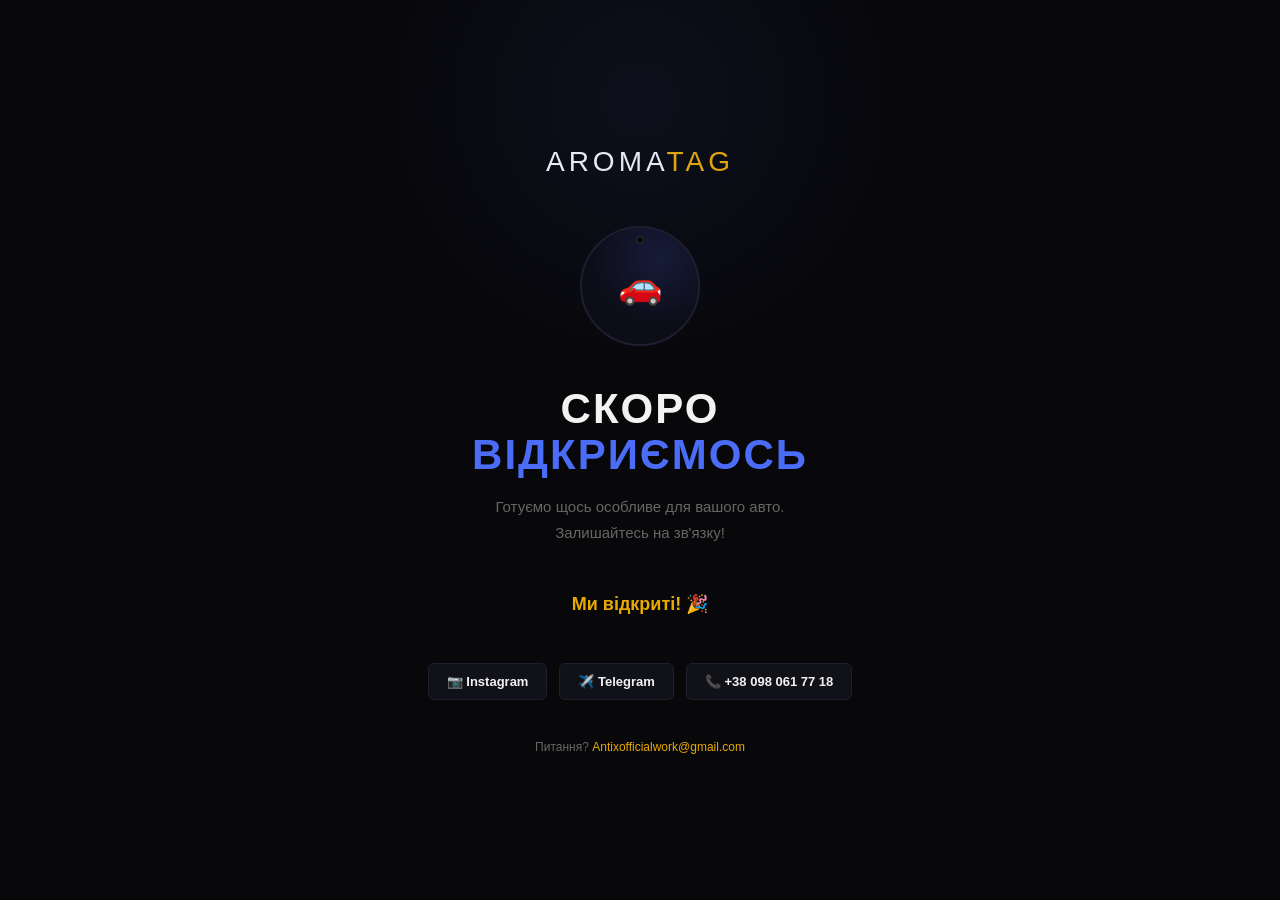
==== index.html @ d93bdff8 "Add files via upload" ====
<!DOCTYPE html>
<html lang="uk">
<head>
  <meta charset="UTF-8">
  <meta name="viewport" content="width=device-width, initial-scale=1.0">
  <title>AromaTag — Скоро відкриємось</title>
  <style>
    *{margin:0;padding:0;box-sizing:border-box}
    :root{--black:#08080A;--blue:#4A6CF7;--gold:#E8A900;--white:#F2F2F2;--muted:#666;--border:#1e1e2e}
    body{background:var(--black);color:var(--white);font-family:Arial,Helvetica,sans-serif;min-height:100vh;display:flex;flex-direction:column;align-items:center;justify-content:center;text-align:center;padding:24px;overflow:hidden}

    /* Background glow */
    body::before{content:'';position:fixed;top:-200px;left:50%;transform:translateX(-50%);width:600px;height:600px;border-radius:50%;background:radial-gradient(circle,rgba(74,108,247,0.08) 0%,transparent 70%);pointer-events:none}

    .logo{font-family:'Arial Black',Arial,sans-serif;font-size:28px;letter-spacing:4px;text-transform:uppercase;margin-bottom:48px}
    .logo span{color:var(--gold)}

    .disc{width:120px;height:120px;border-radius:50%;background:#0d0d18;border:2px solid #1e1e30;display:flex;align-items:center;justify-content:center;margin:0 auto 40px;position:relative;overflow:hidden}
    .disc::after{content:'';position:absolute;inset:0;background:radial-gradient(circle at 65% 25%,rgba(74,108,247,0.15) 0%,transparent 60%)}
    .disc-hole{position:absolute;top:8px;left:50%;transform:translateX(-50%);width:8px;height:8px;border-radius:50%;background:var(--black);border:1px solid #333;z-index:2}
    .disc img{width:70px;height:70px;object-fit:contain;border-radius:50%;z-index:1}

    h1{font-family:'Arial Black',Arial,sans-serif;font-size:42px;text-transform:uppercase;letter-spacing:2px;line-height:1.1;margin-bottom:16px}
    h1 span{color:var(--blue)}
    .subtitle{font-size:15px;color:var(--muted);max-width:360px;line-height:1.7;margin-bottom:48px}

    /* Countdown */
    .countdown{display:flex;gap:16px;justify-content:center;margin-bottom:48px;flex-wrap:wrap}
    .cd-block{background:#111118;border:1px solid var(--border);border-radius:10px;padding:16px 20px;min-width:72px}
    .cd-num{font-family:'Arial Black',Arial,sans-serif;font-size:36px;color:var(--gold);line-height:1}
    .cd-label{font-size:10px;color:var(--muted);letter-spacing:2px;text-transform:uppercase;margin-top:6px}

    /* Social */
    .socials{display:flex;gap:12px;justify-content:center;flex-wrap:wrap;margin-bottom:40px}
    .social-btn{display:flex;align-items:center;gap:8px;background:#111118;border:1px solid var(--border);border-radius:6px;padding:10px 18px;color:var(--white);text-decoration:none;font-size:13px;font-weight:600;transition:border-color .2s}
    .social-btn:hover{border-color:var(--gold)}

    .notify{font-size:12px;color:var(--muted)}
    .notify a{color:var(--gold);text-decoration:none}

    @media(max-width:480px){
      h1{font-size:30px}
      .cd-num{font-size:28px}
      .cd-block{padding:12px 14px;min-width:60px}
    }
  </style>
</head>
<body>

  <div class="logo">AROMA<span>TAG</span></div>

  <div class="disc">
    <div class="disc-hole"></div>
    <div style="font-size:36px;z-index:1">🚗</div>
  </div>

  <h1>Скоро<br><span>відкриємось</span></h1>
  <p class="subtitle">Готуємо щось особливе для вашого авто. Залишайтесь на зв'язку!</p>

  <div class="countdown">
    <div class="cd-block"><div class="cd-num" id="days">00</div><div class="cd-label">Днів</div></div>
    <div class="cd-block"><div class="cd-num" id="hours">00</div><div class="cd-label">Годин</div></div>
    <div class="cd-block"><div class="cd-num" id="mins">00</div><div class="cd-label">Хвилин</div></div>
    <div class="cd-block"><div class="cd-num" id="secs">00</div><div class="cd-label">Секунд</div></div>
  </div>

  <div class="socials">
    <a href="https://www.instagram.com/aikovych_official/" target="_blank" class="social-btn">📷 Instagram</a>
    <a href="https://t.me/aikovyc_h" target="_blank" class="social-btn">✈️ Telegram</a>
    <a href="tel:+380980617718" class="social-btn">📞 +38 098 061 77 18</a>
  </div>

  <p class="notify">Питання? <a href="mailto:Antixofficialwork@gmail.com">Antixofficialwork@gmail.com</a></p>

<script>
  // Launch date — change to your real date
  const launch = new Date('2026-05-20T10:00:00');

  function tick(){
    const now = new Date();
    const diff = launch - now;
    if(diff <= 0){
      document.querySelector('.countdown').innerHTML = '<p style="color:var(--gold);font-size:18px;font-weight:700">Ми відкриті! 🎉</p>';
      return;
    }
    const d = Math.floor(diff/86400000);
    const h = Math.floor((diff%86400000)/3600000);
    const m = Math.floor((diff%3600000)/60000);
    const s = Math.floor((diff%60000)/1000);
    document.getElementById('days').textContent  = String(d).padStart(2,'0');
    document.getElementById('hours').textContent = String(h).padStart(2,'0');
    document.getElementById('mins').textContent  = String(m).padStart(2,'0');
    document.getElementById('secs').textContent  = String(s).padStart(2,'0');
  }
  tick();
  setInterval(tick, 1000);
</script>
</body>
</html>
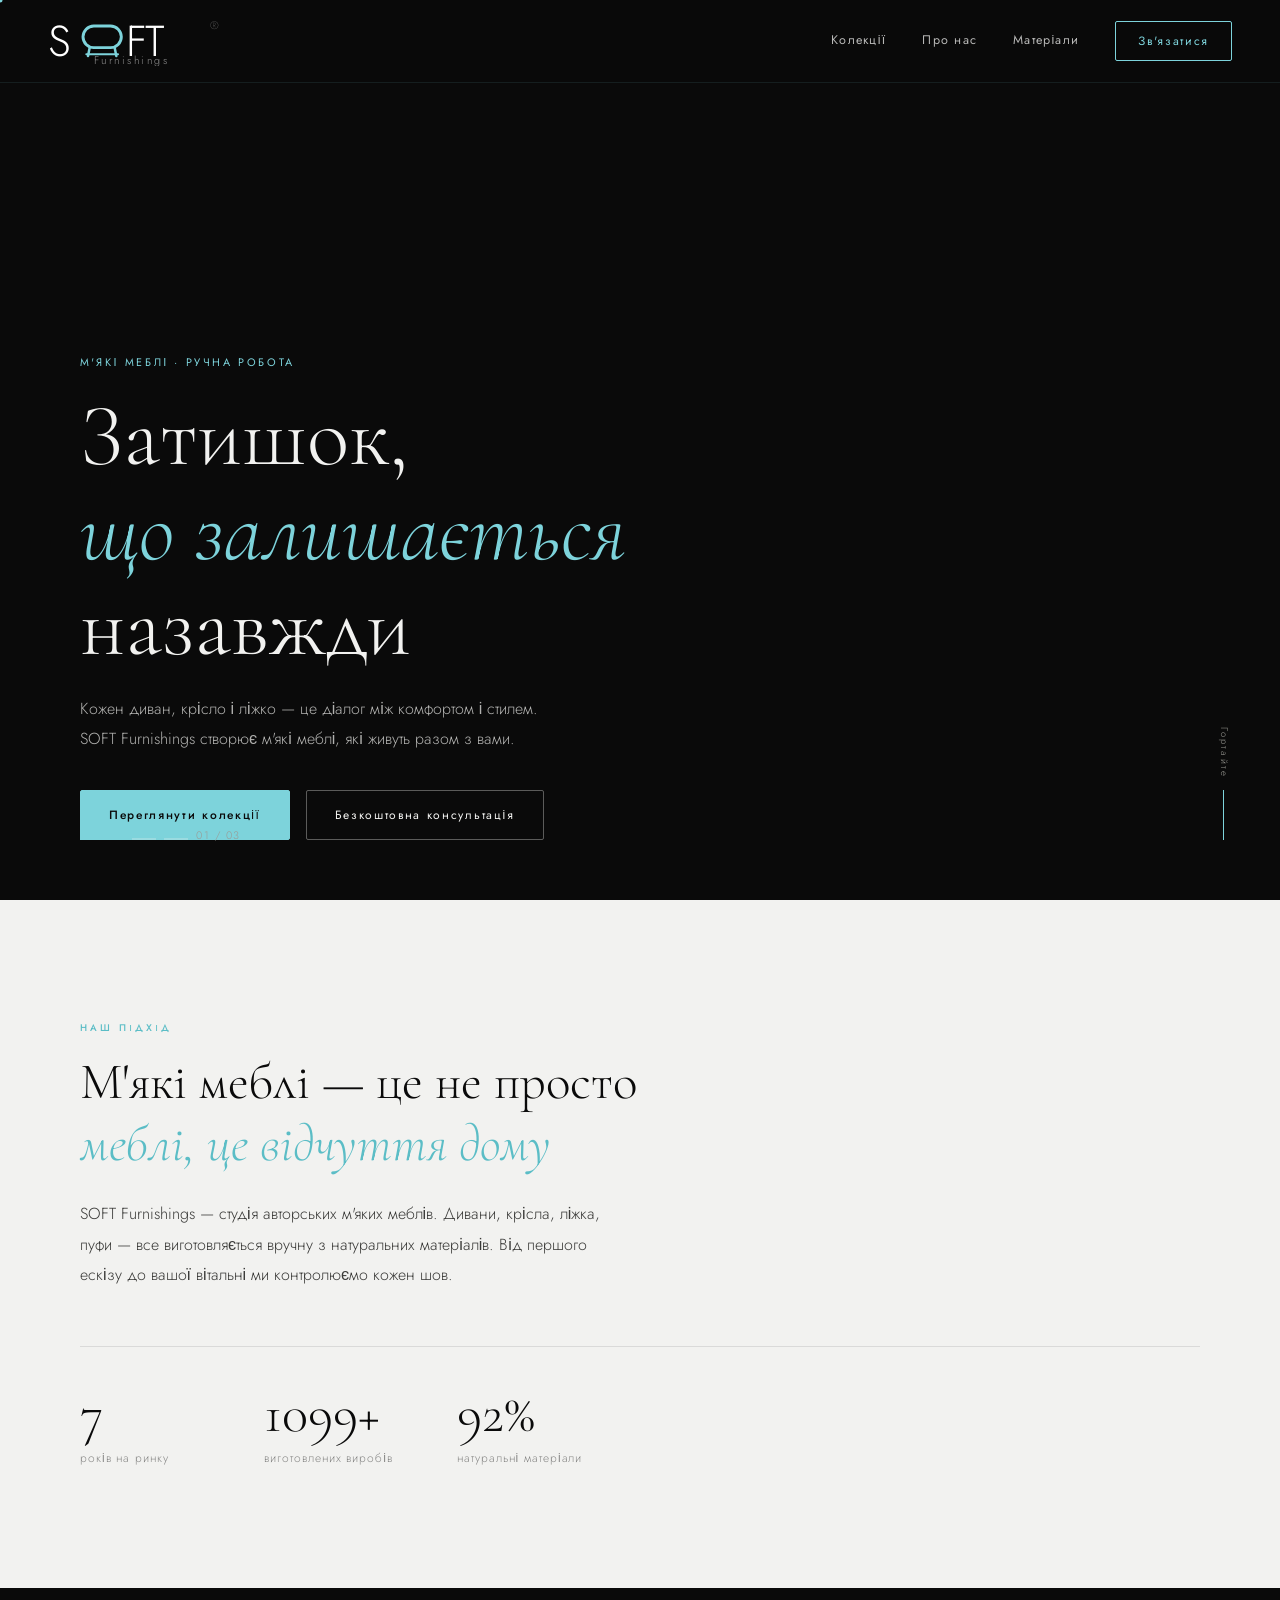
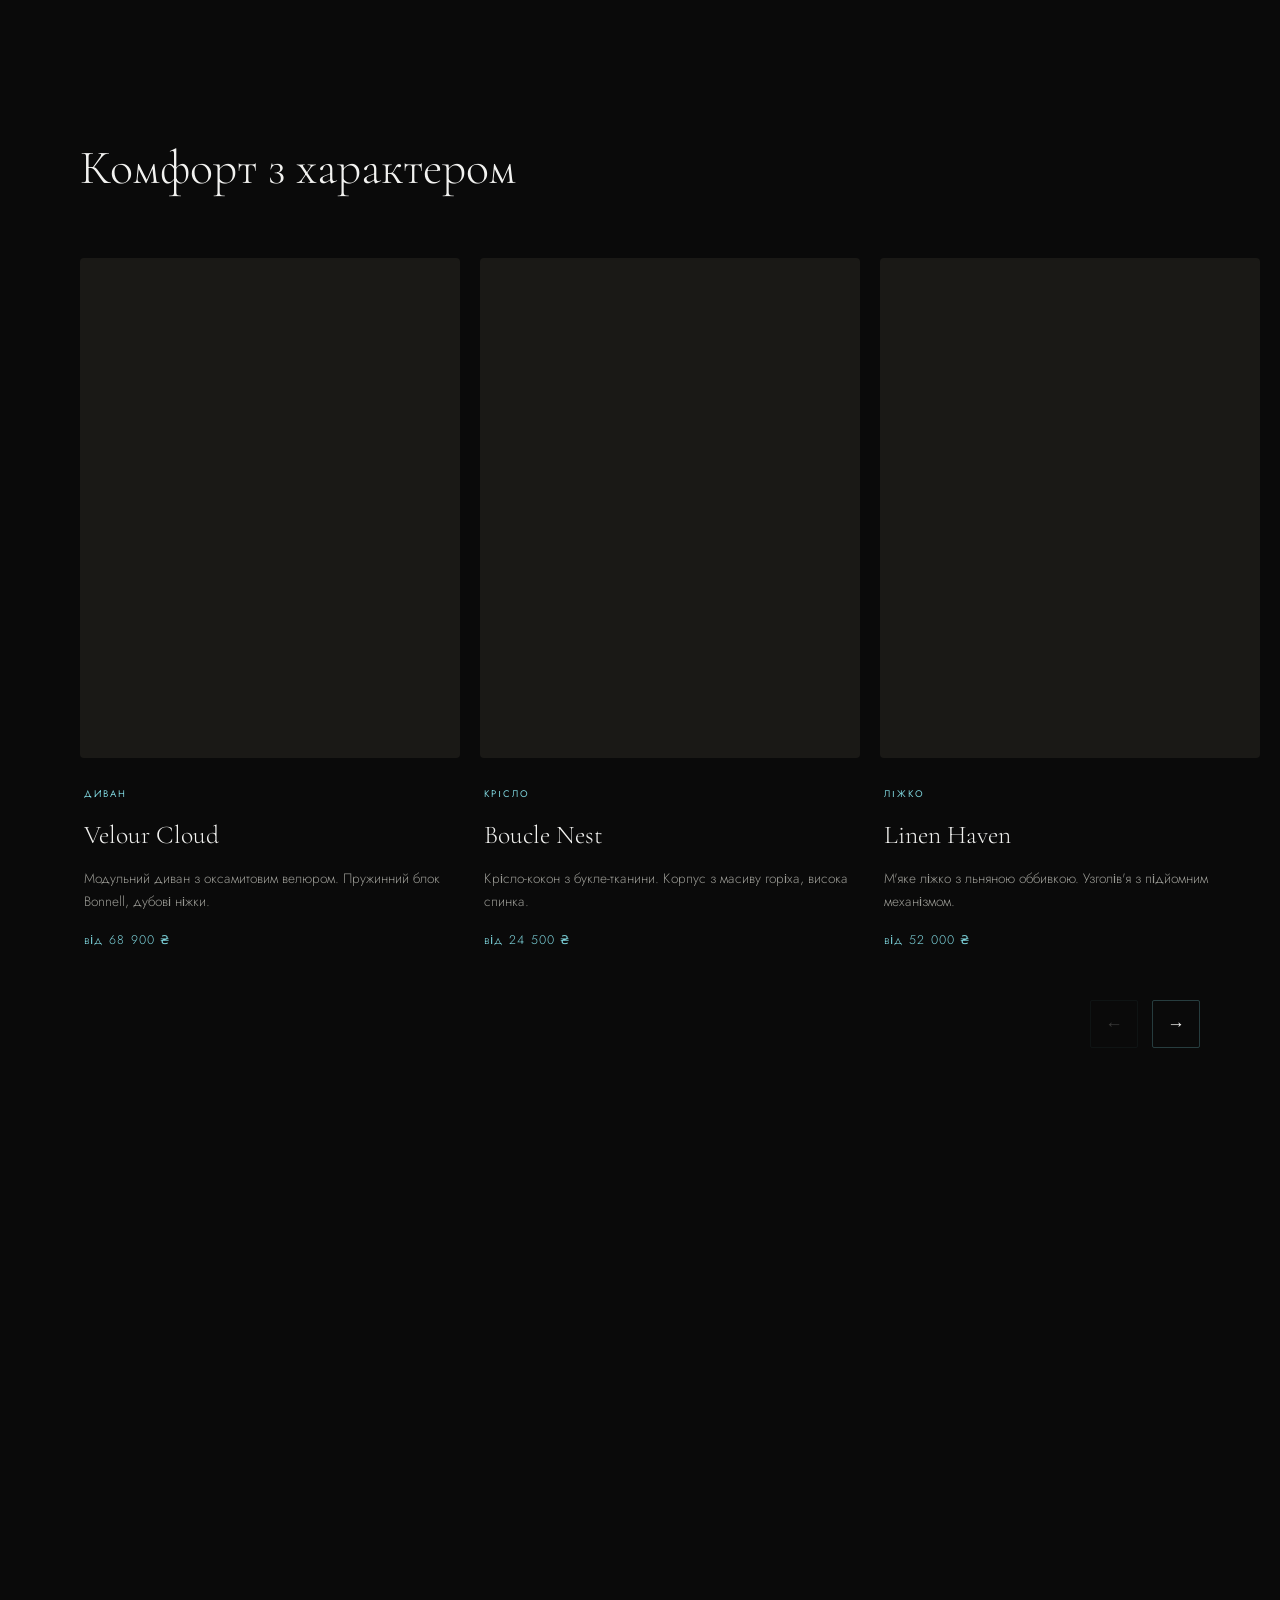
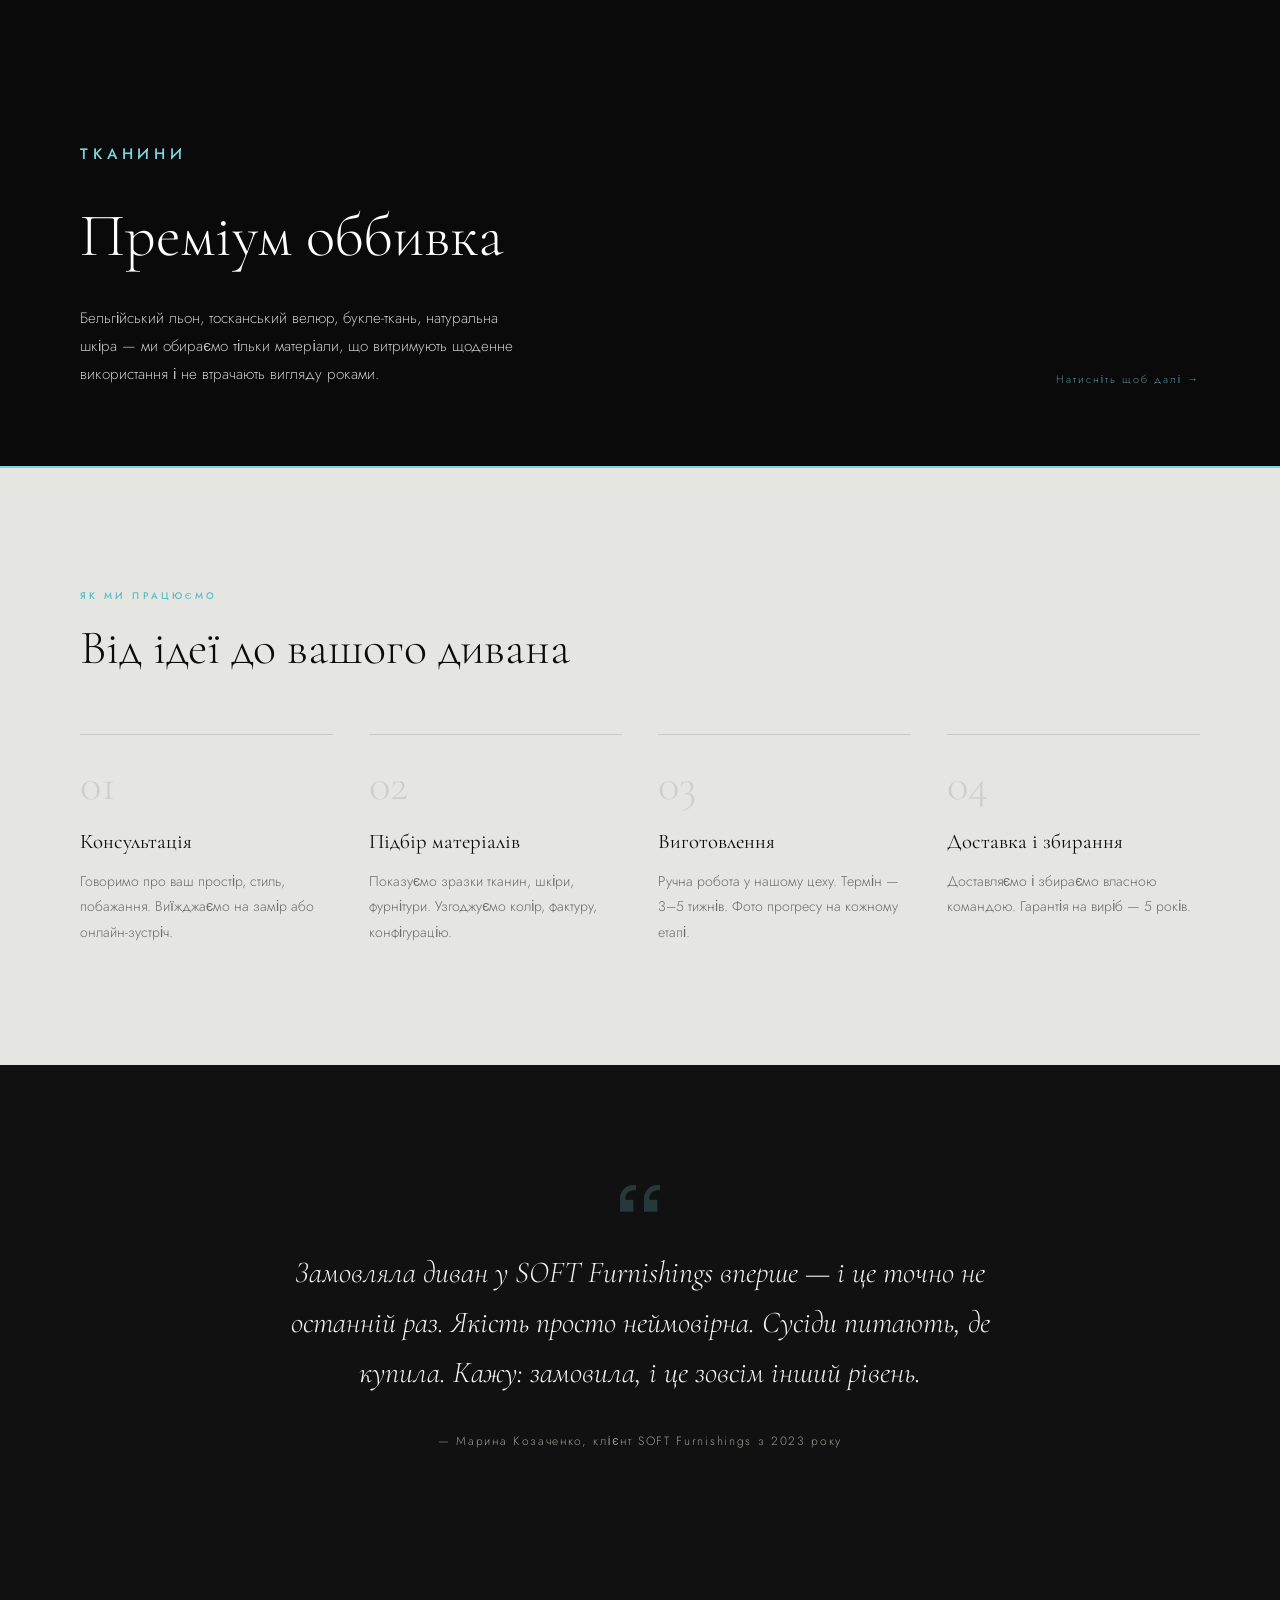
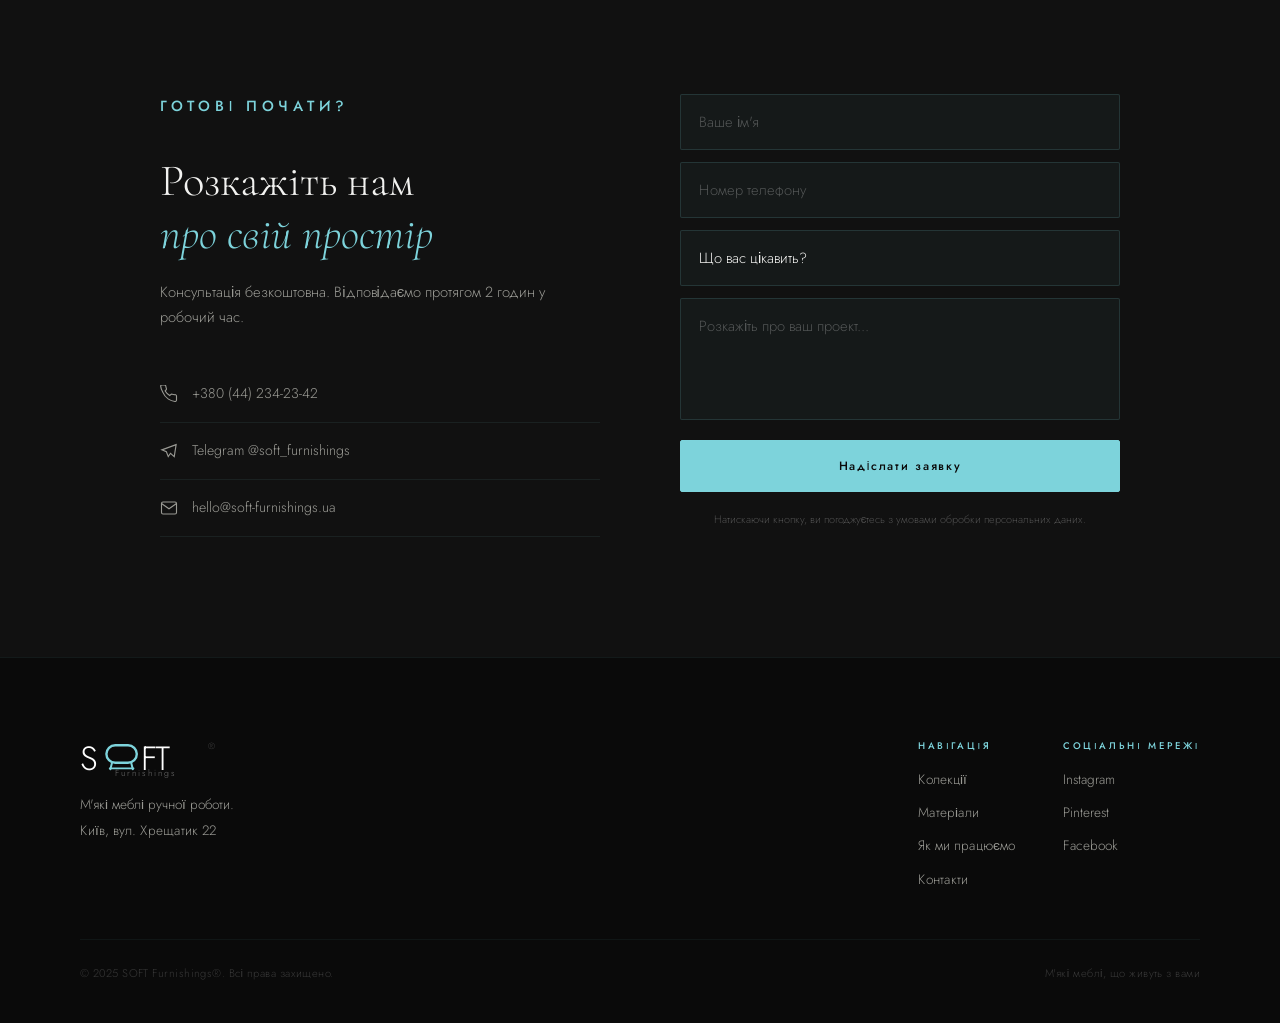
==== commit edc4788e: "Add files via upload" ====
--- a/index.html
+++ b/index.html
@@ -3,97 +3,374 @@
 <head>
   <meta charset="UTF-8">
   <meta name="viewport" content="width=device-width, initial-scale=1.0">
-  <title>AromaTag — Скоро відкриємось</title>
-  <style>
-    *{margin:0;padding:0;box-sizing:border-box}
-    :root{--black:#08080A;--blue:#4A6CF7;--gold:#E8A900;--white:#F2F2F2;--muted:#666;--border:#1e1e2e}
-    body{background:var(--black);color:var(--white);font-family:Arial,Helvetica,sans-serif;min-height:100vh;display:flex;flex-direction:column;align-items:center;justify-content:center;text-align:center;padding:24px;overflow:hidden}
-
-    /* Background glow */
-    body::before{content:'';position:fixed;top:-200px;left:50%;transform:translateX(-50%);width:600px;height:600px;border-radius:50%;background:radial-gradient(circle,rgba(74,108,247,0.08) 0%,transparent 70%);pointer-events:none}
-
-    .logo{font-family:'Arial Black',Arial,sans-serif;font-size:28px;letter-spacing:4px;text-transform:uppercase;margin-bottom:48px}
-    .logo span{color:var(--gold)}
-
-    .disc{width:120px;height:120px;border-radius:50%;background:#0d0d18;border:2px solid #1e1e30;display:flex;align-items:center;justify-content:center;margin:0 auto 40px;position:relative;overflow:hidden}
-    .disc::after{content:'';position:absolute;inset:0;background:radial-gradient(circle at 65% 25%,rgba(74,108,247,0.15) 0%,transparent 60%)}
-    .disc-hole{position:absolute;top:8px;left:50%;transform:translateX(-50%);width:8px;height:8px;border-radius:50%;background:var(--black);border:1px solid #333;z-index:2}
-    .disc img{width:70px;height:70px;object-fit:contain;border-radius:50%;z-index:1}
-
-    h1{font-family:'Arial Black',Arial,sans-serif;font-size:42px;text-transform:uppercase;letter-spacing:2px;line-height:1.1;margin-bottom:16px}
-    h1 span{color:var(--blue)}
-    .subtitle{font-size:15px;color:var(--muted);max-width:360px;line-height:1.7;margin-bottom:48px}
-
-    /* Countdown */
-    .countdown{display:flex;gap:16px;justify-content:center;margin-bottom:48px;flex-wrap:wrap}
-    .cd-block{background:#111118;border:1px solid var(--border);border-radius:10px;padding:16px 20px;min-width:72px}
-    .cd-num{font-family:'Arial Black',Arial,sans-serif;font-size:36px;color:var(--gold);line-height:1}
-    .cd-label{font-size:10px;color:var(--muted);letter-spacing:2px;text-transform:uppercase;margin-top:6px}
-
-    /* Social */
-    .socials{display:flex;gap:12px;justify-content:center;flex-wrap:wrap;margin-bottom:40px}
-    .social-btn{display:flex;align-items:center;gap:8px;background:#111118;border:1px solid var(--border);border-radius:6px;padding:10px 18px;color:var(--white);text-decoration:none;font-size:13px;font-weight:600;transition:border-color .2s}
-    .social-btn:hover{border-color:var(--gold)}
-
-    .notify{font-size:12px;color:var(--muted)}
-    .notify a{color:var(--gold);text-decoration:none}
-
-    @media(max-width:480px){
-      h1{font-size:30px}
-      .cd-num{font-size:28px}
-      .cd-block{padding:12px 14px;min-width:60px}
-    }
-  </style>
+  <title>SOFT Furnishings — М'які меблі преміум класу</title>
+  <link rel="preconnect" href="https://fonts.googleapis.com">
+  <link rel="preconnect" href="https://fonts.gstatic.com" crossorigin>
+  <link href="https://fonts.googleapis.com/css2?family=Cormorant+Garamond:ital,wght@0,300;0,400;0,600;1,300;1,400&family=Jost:wght@200;300;400;500&display=swap" rel="stylesheet">
+  <link rel="stylesheet" href="style.css">
 </head>
 <body>
 
-  <div class="logo">AROMA<span>TAG</span></div>
-
-  <div class="disc">
-    <div class="disc-hole"></div>
-    <div style="font-size:36px;z-index:1">🚗</div>
+  <!-- Custom Cursor -->
+  <div class="cursor" id="cursor"></div>
+  <div class="cursor-dot" id="cursorDot"></div>
+
+  <!-- Navigation -->
+  <nav class="nav" id="nav">
+    <!-- SOFT Furnishings Logo SVG (inline, replicates brand) -->
+    <a href="#" class="nav-logo" aria-label="SOFT Furnishings">
+      <svg class="logo-svg" viewBox="0 0 220 60" fill="none" xmlns="http://www.w3.org/2000/svg">
+        <!-- S -->
+        <text x="0" y="48" font-family="'Jost', sans-serif" font-weight="300" font-size="52" fill="white" letter-spacing="-1">S</text>
+        <!-- Sofa / O shape -->
+        <g transform="translate(38, 8)">
+          <!-- Sofa body (rounded rectangle) -->
+          <rect x="4" y="4" width="46" height="26" rx="13" stroke="#7dd3db" stroke-width="3.5" fill="none"/>
+          <!-- Left leg -->
+          <line x1="12" y1="30" x2="10" y2="40" stroke="#7dd3db" stroke-width="3" stroke-linecap="round"/>
+          <!-- Right leg -->
+          <line x1="42" y1="30" x2="44" y2="40" stroke="#7dd3db" stroke-width="3" stroke-linecap="round"/>
+          <!-- Base bar -->
+          <line x1="8" y1="38" x2="46" y2="38" stroke="#7dd3db" stroke-width="2.5" stroke-linecap="round"/>
+        </g>
+        <!-- FT -->
+        <text x="94" y="48" font-family="'Jost', sans-serif" font-weight="300" font-size="52" fill="white" letter-spacing="-1">FT</text>
+        <!-- ® -->
+        <text x="194" y="16" font-family="'Jost', sans-serif" font-weight="200" font-size="13" fill="rgba(255,255,255,0.5)">®</text>
+        <!-- Furnishings -->
+        <text x="55" y="58" font-family="'Jost', sans-serif" font-weight="300" font-size="13" fill="rgba(255,255,255,0.55)" letter-spacing="3">Furnishings</text>
+      </svg>
+    </a>
+
+    <div class="nav-links">
+      <a href="#collections">Колекції</a>
+      <a href="#about">Про нас</a>
+      <a href="#materials">Матеріали</a>
+      <a href="#contact" class="nav-cta">Зв'язатися</a>
+    </div>
+    <button class="nav-burger" id="navBurger" aria-label="Меню">
+      <span></span><span></span>
+    </button>
+  </nav>
+
+  <!-- Mobile Menu -->
+  <div class="mobile-menu" id="mobileMenu">
+    <a href="#collections" class="mobile-link">Колекції</a>
+    <a href="#about" class="mobile-link">Про нас</a>
+    <a href="#materials" class="mobile-link">Матеріали</a>
+    <a href="#contact" class="mobile-link">Зв'язатися</a>
   </div>
 
-  <h1>Скоро<br><span>відкриємось</span></h1>
-  <p class="subtitle">Готуємо щось особливе для вашого авто. Залишайтесь на зв'язку!</p>
-
-  <div class="countdown">
-    <div class="cd-block"><div class="cd-num" id="days">00</div><div class="cd-label">Днів</div></div>
-    <div class="cd-block"><div class="cd-num" id="hours">00</div><div class="cd-label">Годин</div></div>
-    <div class="cd-block"><div class="cd-num" id="mins">00</div><div class="cd-label">Хвилин</div></div>
-    <div class="cd-block"><div class="cd-num" id="secs">00</div><div class="cd-label">Секунд</div></div>
-  </div>
-
-  <div class="socials">
-    <a href="https://www.instagram.com/aikovych_official/" target="_blank" class="social-btn">📷 Instagram</a>
-    <a href="https://t.me/aikovyc_h" target="_blank" class="social-btn">✈️ Telegram</a>
-    <a href="tel:+380980617718" class="social-btn">📞 +38 098 061 77 18</a>
-  </div>
-
-  <p class="notify">Питання? <a href="mailto:Antixofficialwork@gmail.com">Antixofficialwork@gmail.com</a></p>
-
-<script>
-  // Launch date — change to your real date
-  const launch = new Date('2026-05-20T10:00:00');
-
-  function tick(){
-    const now = new Date();
-    const diff = launch - now;
-    if(diff <= 0){
-      document.querySelector('.countdown').innerHTML = '<p style="color:var(--gold);font-size:18px;font-weight:700">Ми відкриті! 🎉</p>';
-      return;
-    }
-    const d = Math.floor(diff/86400000);
-    const h = Math.floor((diff%86400000)/3600000);
-    const m = Math.floor((diff%3600000)/60000);
-    const s = Math.floor((diff%60000)/1000);
-    document.getElementById('days').textContent  = String(d).padStart(2,'0');
-    document.getElementById('hours').textContent = String(h).padStart(2,'0');
-    document.getElementById('mins').textContent  = String(m).padStart(2,'0');
-    document.getElementById('secs').textContent  = String(s).padStart(2,'0');
-  }
-  tick();
-  setInterval(tick, 1000);
-</script>
+  <!-- HERO -->
+  <section class="hero" id="hero">
+    <div class="hero-slides">
+      <div class="hero-slide active" style="--img: url('https://images.unsplash.com/photo-1555041469-a586c61ea9bc?w=1800&q=80')"></div>
+      <div class="hero-slide" style="--img: url('https://images.unsplash.com/photo-1538688525198-9b88f6f53126?w=1800&q=80')"></div>
+      <div class="hero-slide" style="--img: url('https://images.unsplash.com/photo-1586023492125-27b2c045efd7?w=1800&q=80')"></div>
+    </div>
+    <div class="hero-overlay"></div>
+    <div class="hero-content">
+      <p class="hero-sub">М'які меблі · Ручна робота</p>
+      <h1 class="hero-title">
+        <span class="line">Затишок,</span>
+        <span class="line italic">що залишається</span>
+        <span class="line">назавжди</span>
+      </h1>
+      <p class="hero-desc">Кожен диван, крісло і ліжко — це діалог між комфортом і стилем.<br>SOFT Furnishings створює м'які меблі, які живуть разом з вами.</p>
+      <div class="hero-actions">
+        <a href="#collections" class="btn-primary">Переглянути колекції</a>
+        <a href="#contact" class="btn-ghost">Безкоштовна консультація</a>
+      </div>
+    </div>
+    <div class="hero-scroll-hint">
+      <span>Гортайте</span>
+      <div class="scroll-line"></div>
+    </div>
+    <div class="hero-dots" id="heroDots">
+      <button class="dot active" data-index="0"></button>
+      <button class="dot" data-index="1"></button>
+      <button class="dot" data-index="2"></button>
+    </div>
+    <div class="hero-counter"><span id="slideNum">01</span> / 03</div>
+  </section>
+
+  <!-- STATEMENT -->
+  <section class="statement" id="about">
+    <div class="statement-inner reveal-up">
+      <p class="label">Наш підхід</p>
+      <h2 class="statement-text">
+        М'які меблі — це не просто<br>
+        <em>меблі, це відчуття дому</em>
+      </h2>
+      <p class="statement-body">
+        SOFT Furnishings — студія авторських м'яких меблів. Дивани, крісла, ліжка, пуфи — все виготовляється вручну з натуральних матеріалів. Від першого ескізу до вашої вітальні ми контролюємо кожен шов.
+      </p>
+    </div>
+    <div class="statement-numbers">
+      <div class="num-item reveal-up" style="--delay: 0s">
+        <span class="num">8</span>
+        <span class="num-label">років на ринку</span>
+      </div>
+      <div class="num-item reveal-up" style="--delay: 0.1s">
+        <span class="num">1200+</span>
+        <span class="num-label">виготовлених виробів</span>
+      </div>
+      <div class="num-item reveal-up" style="--delay: 0.2s">
+        <span class="num">100%</span>
+        <span class="num-label">натуральні матеріали</span>
+      </div>
+    </div>
+  </section>
+
+  <!-- COLLECTION GRID -->
+  <section class="collections" id="collections">
+    <div class="collections-header">
+      <p class="label reveal-up">Колекції 2025</p>
+      <h2 class="section-title reveal-up">Комфорт з характером</h2>
+    </div>
+
+    <div class="col-track-wrap">
+      <div class="col-track" id="colTrack">
+
+        <article class="col-card" data-cursor="Детальніше">
+          <div class="col-img-wrap">
+            <div class="col-img" style="background-image: url('https://images.unsplash.com/photo-1555041469-a586c61ea9bc?w=900&q=80')"></div>
+          </div>
+          <div class="col-info">
+            <span class="col-tag">Диван</span>
+            <h3>Velour Cloud</h3>
+            <p>Модульний диван з оксамитовим велюром. Пружинний блок Bonnell, дубові ніжки.</p>
+            <span class="col-price">від 68 900 ₴</span>
+          </div>
+        </article>
+
+        <article class="col-card" data-cursor="Детальніше">
+          <div class="col-img-wrap">
+            <div class="col-img" style="background-image: url('https://images.unsplash.com/photo-1506439773649-6e0eb8cfb237?w=900&q=80')"></div>
+          </div>
+          <div class="col-info">
+            <span class="col-tag">Крісло</span>
+            <h3>Boucle Nest</h3>
+            <p>Крісло-кокон з букле-тканини. Корпус з масиву горіха, висока спинка.</p>
+            <span class="col-price">від 24 500 ₴</span>
+          </div>
+        </article>
+
+        <article class="col-card" data-cursor="Детальніше">
+          <div class="col-img-wrap">
+            <div class="col-img" style="background-image: url('https://images.unsplash.com/photo-1567538096630-e0c55bd6374c?w=900&q=80')"></div>
+          </div>
+          <div class="col-info">
+            <span class="col-tag">Ліжко</span>
+            <h3>Linen Haven</h3>
+            <p>М'яке ліжко з льняною оббивкою. Узголів'я з підйомним механізмом.</p>
+            <span class="col-price">від 52 000 ₴</span>
+          </div>
+        </article>
+
+        <article class="col-card" data-cursor="Детальніше">
+          <div class="col-img-wrap">
+            <div class="col-img" style="background-image: url('https://images.unsplash.com/photo-1524758631624-e2822e304c36?w=900&q=80')"></div>
+          </div>
+          <div class="col-info">
+            <span class="col-tag">Секційний</span>
+            <h3>L-Form Lux</h3>
+            <p>П-подібний диван з натуральної шкіри. Кутовий блок, механізм розкладання.</p>
+            <span class="col-price">від 112 000 ₴</span>
+          </div>
+        </article>
+
+        <article class="col-card" data-cursor="Детальніше">
+          <div class="col-img-wrap">
+            <div class="col-img" style="background-image: url('https://images.unsplash.com/photo-1493809842364-78817add7ffb?w=900&q=80')"></div>
+          </div>
+          <div class="col-info">
+            <span class="col-tag">Пуф</span>
+            <h3>Round Calm</h3>
+            <p>Пуф-оттоманка з контрастним кантом. Знімний чохол, наповнювач — Memory Foam.</p>
+            <span class="col-price">від 9 800 ₴</span>
+          </div>
+        </article>
+
+      </div>
+    </div>
+
+    <div class="col-nav">
+      <button class="col-btn" id="colPrev" aria-label="Назад">←</button>
+      <button class="col-btn" id="colNext" aria-label="Вперед">→</button>
+    </div>
+  </section>
+
+  <!-- FULLSCREEN GALLERY -->
+  <section class="gallery-fs" id="materials">
+    <div class="gallery-fs-inner" id="galleryInner">
+
+      <div class="gfs-panel" style="--bg: url('https://images.unsplash.com/photo-1558769132-cb1aea458c5e?w=1600&q=80')">
+        <div class="gfs-overlay"></div>
+        <div class="gfs-content reveal-up">
+          <p class="label light">Тканини</p>
+          <h2>Преміум оббивка</h2>
+          <p>Бельгійський льон, тосканський велюр, букле-ткань, натуральна шкіра — ми обираємо тільки матеріали, що витримують щоденне використання і не втрачають вигляду роками.</p>
+        </div>
+        <div class="gfs-tap-hint">Натисніть щоб далі →</div>
+      </div>
+
+      <div class="gfs-panel" style="--bg: url('https://images.unsplash.com/photo-1449247709967-d4461a6a6103?w=1600&q=80')">
+        <div class="gfs-overlay"></div>
+        <div class="gfs-content reveal-up">
+          <p class="label light">Каркас</p>
+          <h2>Масив дерева</h2>
+          <p>Каркас з сухого масиву бука та дуба. Жодної ДСП, жодного МДФ. Конструкція витримує десятиліття і не скрипить.</p>
+        </div>
+        <div class="gfs-tap-hint">Натисніть щоб далі →</div>
+      </div>
+
+      <div class="gfs-panel" style="--bg: url('https://images.unsplash.com/photo-1616486338812-3dadae4b4ace?w=1600&q=80')">
+        <div class="gfs-overlay"></div>
+        <div class="gfs-content reveal-up">
+          <p class="label light">Наповнювач</p>
+          <h2>Комфорт зсередини</h2>
+          <p>Незалежні пружини Pocket Spring + Memory Foam. Диван залишається пружним і рівним навіть через 10 років активного використання.</p>
+        </div>
+        <div class="gfs-tap-hint">↺ Повернутись на початок</div>
+      </div>
+
+    </div>
+    <div class="gfs-progress" id="gfsProgress"></div>
+  </section>
+
+  <!-- PROCESS -->
+  <section class="process" id="process">
+    <div class="process-header reveal-up">
+      <p class="label">Як ми працюємо</p>
+      <h2 class="section-title">Від ідеї до вашого дивана</h2>
+    </div>
+    <div class="process-steps">
+      <div class="step reveal-up" style="--delay: 0s">
+        <div class="step-num">01</div>
+        <h3>Консультація</h3>
+        <p>Говоримо про ваш простір, стиль, побажання. Виїжджаємо на замір або онлайн-зустріч.</p>
+      </div>
+      <div class="step reveal-up" style="--delay: 0.12s">
+        <div class="step-num">02</div>
+        <h3>Підбір матеріалів</h3>
+        <p>Показуємо зразки тканин, шкіри, фурнітури. Узгоджуємо колір, фактуру, конфігурацію.</p>
+      </div>
+      <div class="step reveal-up" style="--delay: 0.24s">
+        <div class="step-num">03</div>
+        <h3>Виготовлення</h3>
+        <p>Ручна робота у нашому цеху. Термін — 3–5 тижнів. Фото прогресу на кожному етапі.</p>
+      </div>
+      <div class="step reveal-up" style="--delay: 0.36s">
+        <div class="step-num">04</div>
+        <h3>Доставка і збирання</h3>
+        <p>Доставляємо і збираємо власною командою. Гарантія на виріб — 5 років.</p>
+      </div>
+    </div>
+  </section>
+
+  <!-- TESTIMONIAL -->
+  <section class="quote-section">
+    <div class="quote-inner reveal-up">
+      <svg class="quote-mark" viewBox="0 0 60 40" fill="none">
+        <path d="M0 40V20C0 9 9 0 20 0h4v8h-4c-6.6 0-12 5.4-12 12v2h12v18H0zm36 0V20C36 9 45 0 56 0h4v8h-4c-6.6 0-12 5.4-12 12v2h12v18H36z" fill="currentColor" opacity=".2"/>
+      </svg>
+      <blockquote>
+        Замовляла диван у SOFT Furnishings вперше — і це точно не останній раз. Якість просто неймовірна. Сусіди питають, де купила. Кажу: замовила, і це зовсім інший рівень.
+      </blockquote>
+      <cite>— Марина Козаченко, клієнт SOFT Furnishings з 2023 року</cite>
+    </div>
+  </section>
+
+  <!-- CTA / CONTACT -->
+  <section class="contact" id="contact">
+    <div class="contact-inner">
+      <div class="contact-text reveal-up">
+        <p class="label">Готові почати?</p>
+        <h2>Розкажіть нам<br><em>про свій простір</em></h2>
+        <p>Консультація безкоштовна. Відповідаємо протягом 2 годин у робочий час.</p>
+        <div class="contact-channels">
+          <a href="tel:+380442342342" class="channel-link">
+            <svg viewBox="0 0 24 24" fill="none" stroke="currentColor" stroke-width="1.5"><path d="M22 16.92v3a2 2 0 01-2.18 2 19.79 19.79 0 01-8.63-3.07A19.5 19.5 0 013.87 9.8a19.79 19.79 0 01-3.07-8.63A2 2 0 012.78 0h3a2 2 0 012 1.72c.127.96.361 1.903.7 2.81a2 2 0 01-.45 2.11L6.91 7.91a16 16 0 006.07 6.07l1.27-1.27a2 2 0 012.11-.45c.907.339 1.85.573 2.81.7A2 2 0 0122 14.92z"/></svg>
+            +380 (44) 234-23-42
+          </a>
+          <a href="https://t.me/soft_furnishings" class="channel-link">
+            <svg viewBox="0 0 24 24" fill="none" stroke="currentColor" stroke-width="1.5"><path d="M21.5 3.5L2.5 10.5l6 2.5 2.5 6.5 3-4.5 5 4.5 2.5-16z"/></svg>
+            Telegram @soft_furnishings
+          </a>
+          <a href="mailto:hello@soft-furnishings.ua" class="channel-link">
+            <svg viewBox="0 0 24 24" fill="none" stroke="currentColor" stroke-width="1.5"><path d="M4 4h16c1.1 0 2 .9 2 2v12c0 1.1-.9 2-2 2H4c-1.1 0-2-.9-2-2V6c0-1.1.9-2 2-2z"/><polyline points="22,6 12,13 2,6"/></svg>
+            hello@soft-furnishings.ua
+          </a>
+        </div>
+      </div>
+      <form class="contact-form reveal-up" style="--delay:.1s" id="contactForm">
+        <div class="form-group">
+          <input type="text" name="name" placeholder="Ваше ім'я" required autocomplete="off">
+        </div>
+        <div class="form-group">
+          <input type="tel" name="phone" placeholder="Номер телефону" required autocomplete="off">
+        </div>
+        <div class="form-group">
+          <select name="product">
+            <option value="" disabled selected>Що вас цікавить?</option>
+            <option>Диван</option>
+            <option>Крісло</option>
+            <option>М'яке ліжко</option>
+            <option>Пуф / Оттоманка</option>
+            <option>Індивідуальне замовлення</option>
+          </select>
+        </div>
+        <div class="form-group">
+          <textarea name="message" rows="4" placeholder="Розкажіть про ваш проект..."></textarea>
+        </div>
+        <button type="submit" class="btn-primary full">Надіслати заявку</button>
+        <p class="form-note">Натискаючи кнопку, ви погоджуєтесь з умовами обробки персональних даних.</p>
+      </form>
+    </div>
+  </section>
+
+  <!-- FOOTER -->
+  <footer class="footer">
+    <div class="footer-top">
+      <div class="footer-brand">
+        <!-- Mini logo in footer -->
+        <svg class="footer-logo-svg" viewBox="0 0 180 50" fill="none">
+          <text x="0" y="40" font-family="'Jost', sans-serif" font-weight="300" font-size="42" fill="white" letter-spacing="-1">S</text>
+          <g transform="translate(30, 6)">
+            <rect x="3" y="3" width="38" height="22" rx="11" stroke="#7dd3db" stroke-width="3" fill="none"/>
+            <line x1="10" y1="25" x2="8" y2="33" stroke="#7dd3db" stroke-width="2.5" stroke-linecap="round"/>
+            <line x1="34" y1="25" x2="36" y2="33" stroke="#7dd3db" stroke-width="2.5" stroke-linecap="round"/>
+            <line x1="7" y1="32" x2="37" y2="32" stroke="#7dd3db" stroke-width="2" stroke-linecap="round"/>
+          </g>
+          <text x="76" y="40" font-family="'Jost', sans-serif" font-weight="300" font-size="42" fill="white" letter-spacing="-1">FT</text>
+          <text x="160" y="14" font-family="'Jost', sans-serif" font-weight="200" font-size="11" fill="rgba(255,255,255,0.4)">®</text>
+          <text x="44" y="48" font-family="'Jost', sans-serif" font-weight="300" font-size="11" fill="rgba(255,255,255,0.4)" letter-spacing="2.5">Furnishings</text>
+        </svg>
+        <p>М'які меблі ручної роботи.<br>Київ, вул. Хрещатик 22</p>
+      </div>
+      <div class="footer-links">
+        <div>
+          <h4>Навігація</h4>
+          <a href="#collections">Колекції</a>
+          <a href="#materials">Матеріали</a>
+          <a href="#process">Як ми працюємо</a>
+          <a href="#contact">Контакти</a>
+        </div>
+        <div>
+          <h4>Соціальні мережі</h4>
+          <a href="#">Instagram</a>
+          <a href="#">Pinterest</a>
+          <a href="#">Facebook</a>
+        </div>
+      </div>
+    </div>
+    <div class="footer-bottom">
+      <span>© 2025 SOFT Furnishings®. Всі права захищено.</span>
+      <span>М'які меблі, що живуть з вами</span>
+    </div>
+  </footer>
+
+  <script src="script.js"></script>
 </body>
 </html>
--- a/style.css
+++ b/style.css
@@ -0,0 +1,459 @@
+/* ===== RESET & ROOT ===== */
+*, *::before, *::after { box-sizing: border-box; margin: 0; padding: 0; }
+
+:root {
+  --ink: #0a0a0a;
+  --ink-soft: #111111;
+  --cream: #f2f2f0;
+  --cream-dark: #e5e5e2;
+  --muted: #9a9a94;
+  --cyan: #7dd3db;
+  --cyan-dark: #5bbdc6;
+  --cyan-pale: rgba(125,211,219,0.12);
+  --white: #ffffff;
+  --font-serif: 'Cormorant Garamond', Georgia, serif;
+  --font-sans: 'Jost', sans-serif;
+  --ease-out: cubic-bezier(0.16, 1, 0.3, 1);
+  --ease-in-out: cubic-bezier(0.76, 0, 0.24, 1);
+}
+
+html { scroll-behavior: smooth; font-size: 16px; }
+
+body {
+  background: var(--ink);
+  color: var(--cream);
+  font-family: var(--font-sans);
+  font-weight: 300;
+  line-height: 1.7;
+  overflow-x: hidden;
+  cursor: none;
+}
+
+/* ===== CUSTOM CURSOR (desktop only) ===== */
+@media (pointer: fine) {
+  .cursor {
+    width: 38px; height: 38px;
+    border: 1.5px solid var(--cyan);
+    border-radius: 50%;
+    position: fixed; top: 0; left: 0;
+    pointer-events: none; z-index: 9999;
+    transform: translate(-50%, -50%);
+    transition: width 0.35s var(--ease-out), height 0.35s var(--ease-out), opacity 0.3s, background 0.3s;
+  }
+  .cursor.hover { width: 72px; height: 72px; background: rgba(125,211,219,0.1); }
+  .cursor.hidden { opacity: 0; }
+  .cursor-dot {
+    width: 5px; height: 5px;
+    background: var(--cyan);
+    border-radius: 50%;
+    position: fixed; top: 0; left: 0;
+    pointer-events: none; z-index: 9999;
+    transform: translate(-50%, -50%);
+  }
+}
+@media (pointer: coarse) {
+  .cursor, .cursor-dot { display: none; }
+  body { cursor: auto; }
+  a, button { cursor: pointer; }
+}
+
+/* ===== SCROLL REVEAL ===== */
+.reveal-up {
+  opacity: 0;
+  transform: translateY(40px);
+  transition: opacity 0.85s var(--ease-out), transform 0.85s var(--ease-out);
+  transition-delay: var(--delay, 0s);
+}
+.reveal-up.visible { opacity: 1; transform: translateY(0); }
+
+/* ===== NAV ===== */
+.nav {
+  position: fixed;
+  top: 0; left: 0; right: 0;
+  z-index: 100;
+  display: flex;
+  align-items: center;
+  justify-content: space-between;
+  padding: 14px 40px;
+  background: rgba(10,10,10,0.97);
+  backdrop-filter: blur(24px);
+  -webkit-backdrop-filter: blur(24px);
+  border-bottom: 1px solid rgba(125,211,219,0.1);
+  transition: padding 0.4s var(--ease-out);
+}
+.nav.scrolled { padding: 10px 40px; }
+
+.nav-logo { text-decoration: none; display: flex; align-items: center; }
+.logo-svg { height: 46px; width: auto; }
+
+.nav-links {
+  display: flex; align-items: center; gap: 36px;
+}
+.nav-links a {
+  color: rgba(242,242,240,0.75);
+  text-decoration: none;
+  font-size: 0.78rem;
+  letter-spacing: 0.1em;
+  font-weight: 400;
+  transition: color 0.3s;
+  white-space: nowrap;
+}
+.nav-links a:hover { color: var(--white); }
+.nav-links .nav-cta {
+  border: 1.5px solid var(--cyan);
+  padding: 9px 22px;
+  color: var(--cyan);
+  border-radius: 2px;
+  letter-spacing: 0.14em;
+  font-size: 0.75rem;
+  transition: background 0.3s, color 0.3s;
+}
+.nav-links .nav-cta:hover { background: var(--cyan); color: var(--ink); }
+
+.nav-burger {
+  display: none; background: none; border: none;
+  flex-direction: column; gap: 5px; padding: 6px;
+  cursor: pointer;
+}
+.nav-burger span { display: block; width: 22px; height: 1.5px; background: var(--cream); transition: transform 0.4s var(--ease-out), opacity 0.3s; }
+
+/* Mobile Menu */
+.mobile-menu {
+  position: fixed; inset: 0;
+  background: var(--ink);
+  z-index: 99;
+  display: flex; flex-direction: column;
+  align-items: center; justify-content: center;
+  gap: 40px;
+  transform: translateX(100%);
+  transition: transform 0.55s var(--ease-out);
+}
+.mobile-menu.open { transform: translateX(0); }
+.mobile-link {
+  font-family: var(--font-serif);
+  font-size: clamp(2rem, 8vw, 3rem);
+  color: var(--cream); text-decoration: none;
+  font-weight: 300; letter-spacing: 0.04em;
+  transition: color 0.3s;
+}
+.mobile-link:hover, .mobile-link:active { color: var(--cyan); }
+
+/* ===== HERO ===== */
+.hero {
+  position: relative;
+  height: 100svh; min-height: 600px;
+  overflow: hidden;
+  display: flex; align-items: flex-end;
+  padding-bottom: 60px;
+}
+.hero-slides { position: absolute; inset: 0; }
+.hero-slide {
+  position: absolute; inset: 0;
+  background-image: var(--img);
+  background-size: cover; background-position: center;
+  opacity: 0;
+  transition: opacity 1.4s var(--ease-in-out), transform 8s ease;
+  transform: scale(1.06);
+}
+.hero-slide.active { opacity: 1; transform: scale(1); }
+.hero-slide.prev { opacity: 0; transform: scale(1.06); }
+
+.hero-overlay {
+  position: absolute; inset: 0;
+  background: linear-gradient(
+    135deg,
+    rgba(10,10,10,0.85) 0%,
+    rgba(10,10,10,0.5) 55%,
+    rgba(10,10,10,0.2) 100%
+  );
+}
+
+.hero-content {
+  position: relative; z-index: 2;
+  padding: 0 24px;
+  width: 100%;
+  max-width: 680px;
+}
+.hero-sub {
+  font-size: 0.68rem;
+  letter-spacing: 0.24em;
+  color: var(--cyan);
+  margin-bottom: 18px;
+  font-weight: 400;
+  opacity: 0;
+  animation: fadeUp 1s 0.3s var(--ease-out) forwards;
+  text-transform: uppercase;
+}
+.hero-title {
+  font-family: var(--font-serif);
+  font-size: clamp(2.4rem, 7vw, 5.5rem);
+  font-weight: 300;
+  line-height: 1.08;
+  margin-bottom: 20px;
+}
+.hero-title .line {
+  display: block; opacity: 0;
+  transform: translateY(36px);
+  animation: fadeUp 1s var(--ease-out) forwards;
+}
+.hero-title .line:nth-child(1) { animation-delay: 0.5s; }
+.hero-title .line:nth-child(2) { animation-delay: 0.65s; }
+.hero-title .line:nth-child(3) { animation-delay: 0.8s; }
+.hero-title .italic { font-style: italic; color: var(--cyan); }
+
+.hero-desc {
+  font-size: clamp(0.88rem, 2vw, 1rem);
+  color: rgba(242,242,240,0.72);
+  margin-bottom: 36px;
+  line-height: 1.85;
+  max-width: 460px;
+  opacity: 0;
+  animation: fadeUp 1s 1s var(--ease-out) forwards;
+}
+.hero-actions {
+  display: flex; gap: 16px; flex-wrap: wrap;
+  opacity: 0;
+  animation: fadeUp 1s 1.1s var(--ease-out) forwards;
+}
+
+/* Buttons */
+.btn-primary {
+  display: inline-block;
+  background: var(--cyan); color: var(--ink);
+  padding: 14px 28px;
+  font-size: 0.75rem; letter-spacing: 0.14em; font-weight: 500;
+  text-decoration: none;
+  border: 1.5px solid var(--cyan);
+  border-radius: 2px;
+  transition: background 0.3s, color 0.3s, transform 0.2s;
+  cursor: pointer; font-family: var(--font-sans);
+}
+.btn-primary:hover, .btn-primary:active { background: var(--cyan-dark); border-color: var(--cyan-dark); transform: translateY(-1px); }
+.btn-primary.full { width: 100%; text-align: center; padding: 16px; }
+
+.btn-ghost {
+  display: inline-block;
+  border: 1.5px solid rgba(242,242,240,0.35);
+  color: var(--cream);
+  padding: 14px 28px;
+  font-size: 0.75rem; letter-spacing: 0.14em; font-weight: 400;
+  text-decoration: none; border-radius: 2px;
+  transition: border-color 0.3s, color 0.3s;
+  cursor: pointer; font-family: var(--font-sans);
+}
+.btn-ghost:hover, .btn-ghost:active { border-color: var(--cyan); color: var(--cyan); }
+
+.hero-scroll-hint {
+  position: absolute; bottom: 60px; right: 32px; z-index: 2;
+  display: flex; align-items: center; gap: 12px;
+  writing-mode: vertical-lr;
+  font-size: 0.6rem; letter-spacing: 0.22em; color: var(--muted);
+  opacity: 0; animation: fadeUp 1s 1.5s var(--ease-out) forwards;
+}
+.scroll-line {
+  width: 1px; height: 50px; background: var(--cyan);
+  transform-origin: top;
+  animation: scrollLine 2.5s 2s ease-in-out infinite;
+}
+@keyframes scrollLine {
+  0%   { transform: scaleY(0); opacity: 0; }
+  30%  { opacity: 1; }
+  100% { transform: scaleY(1); opacity: 0; }
+}
+
+.hero-dots {
+  position: absolute; bottom: 60px; left: 24px; z-index: 2;
+  display: flex; gap: 8px;
+}
+.dot { width: 24px; height: 2px; background: rgba(242,242,240,0.25); border: none; cursor: pointer; transition: background 0.4s, width 0.4s; }
+.dot.active { width: 44px; background: var(--cyan); }
+.hero-counter {
+  position: absolute; bottom: 56px; left: 140px; z-index: 2;
+  font-size: 0.68rem; letter-spacing: 0.14em; color: var(--muted);
+}
+
+/* ===== STATEMENT ===== */
+.statement { padding: 80px 24px; background: var(--cream); color: var(--ink); }
+.statement-inner { max-width: 720px; }
+.label {
+  font-size: 0.6rem; letter-spacing: 0.32em; font-weight: 500;
+  color: var(--cyan-dark); margin-bottom: 16px;
+  display: block; text-transform: uppercase;
+}
+.label.light { color: var(--cyan); }
+.statement-text {
+  font-family: var(--font-serif);
+  font-size: clamp(1.7rem, 4vw, 3.2rem);
+  font-weight: 300; line-height: 1.2;
+  margin-bottom: 24px; color: var(--ink);
+}
+.statement-text em { font-style: italic; color: var(--cyan-dark); }
+.statement-body { font-size: 1rem; color: #3a3a38; max-width: 540px; line-height: 1.9; }
+.statement-numbers {
+  display: flex; gap: 40px; flex-wrap: wrap;
+  margin-top: 56px;
+  border-top: 1px solid rgba(10,10,10,0.1); padding-top: 40px;
+}
+.num-item { display: flex; flex-direction: column; gap: 6px; min-width: 120px; }
+.num { font-family: var(--font-serif); font-size: clamp(2.2rem, 5vw, 3.4rem); font-weight: 300; color: var(--ink); line-height: 1; }
+.num-label { font-size: 0.75rem; color: rgba(10,10,10,0.45); letter-spacing: 0.08em; }
+
+/* ===== COLLECTIONS ===== */
+.collections { padding: 80px 0; background: var(--ink); overflow: hidden; }
+.collections-header { padding: 0 24px 48px; }
+.section-title { font-family: var(--font-serif); font-size: clamp(1.8rem, 4vw, 3rem); font-weight: 300; line-height: 1.2; margin-top: 14px; }
+.col-track-wrap { overflow: hidden; }
+.col-track { display: flex; gap: 20px; padding: 0 24px; transition: transform 0.8s var(--ease-out); }
+.col-card { flex: 0 0 min(340px, 78vw); display: flex; flex-direction: column; }
+.col-img-wrap { overflow: hidden; border-radius: 4px; height: min(460px, 55vw); margin-bottom: 20px; }
+.col-img { width: 100%; height: 100%; background-size: cover; background-position: center; transition: transform 0.9s var(--ease-out); }
+.col-card:hover .col-img, .col-card:focus-within .col-img { transform: scale(1.05); }
+.col-info { padding: 0 4px; }
+.col-tag { font-size: 0.6rem; letter-spacing: 0.22em; color: var(--cyan); font-weight: 400; text-transform: uppercase; }
+.col-info h3 { font-family: var(--font-serif); font-size: 1.6rem; font-weight: 300; margin: 8px 0 10px; color: var(--cream); }
+.col-info p { font-size: 0.85rem; color: var(--muted); line-height: 1.7; margin-bottom: 12px; }
+.col-price { font-size: 0.78rem; color: var(--cyan); letter-spacing: 0.1em; }
+
+.col-nav { display: flex; gap: 14px; padding: 40px 24px 0; }
+.col-btn { width: 48px; height: 48px; border: 1px solid rgba(125,211,219,0.25); background: none; color: var(--cream); font-size: 1.1rem; cursor: pointer; transition: border-color 0.3s, background 0.3s, color 0.3s; border-radius: 2px; }
+.col-btn:hover, .col-btn:active { border-color: var(--cyan); background: var(--cyan-pale); color: var(--cyan); }
+.col-btn:disabled { opacity: 0.2; pointer-events: none; }
+
+/* ===== FULLSCREEN GALLERY ===== */
+.gallery-fs { position: relative; height: 100svh; overflow: hidden; }
+.gallery-fs-inner { display: flex; height: 100%; transition: transform 0.95s var(--ease-in-out); }
+.gfs-panel {
+  flex: 0 0 100%; position: relative;
+  background-image: var(--bg);
+  background-size: cover; background-position: center;
+  display: flex; align-items: flex-end; padding: 48px 24px;
+}
+.gfs-overlay { position: absolute; inset: 0; background: linear-gradient(to top, rgba(10,10,10,0.9) 0%, rgba(10,10,10,0.1) 60%); }
+.gfs-content { position: relative; z-index: 1; max-width: 560px; }
+.gfs-content h2 { font-family: var(--font-serif); font-size: clamp(2rem, 5vw, 3.8rem); font-weight: 300; margin: 10px 0 16px; color: var(--white); }
+.gfs-content p { font-size: 0.95rem; color: rgba(242,242,240,0.8); line-height: 1.85; max-width: 440px; }
+.gfs-tap-hint {
+  position: absolute; bottom: 48px; right: 24px; z-index: 2;
+  font-size: 0.68rem; letter-spacing: 0.18em; color: rgba(125,211,219,0.65);
+}
+.gfs-progress { position: absolute; bottom: 0; left: 0; height: 2px; background: var(--cyan); transition: width 5s linear; }
+
+/* ===== PROCESS ===== */
+.process { padding: 80px 24px; background: var(--cream-dark); color: var(--ink); }
+.process-header { margin-bottom: 56px; }
+.process-header .label { color: var(--cyan-dark); }
+.process-header .section-title { color: var(--ink); }
+.process-steps { display: grid; grid-template-columns: repeat(auto-fit, minmax(240px, 1fr)); gap: 36px; }
+.step { border-top: 1px solid rgba(10,10,10,0.12); padding-top: 28px; }
+.step-num { font-family: var(--font-serif); font-size: 2.8rem; font-weight: 300; color: rgba(10,10,10,0.1); line-height: 1; margin-bottom: 16px; }
+.step h3 { font-family: var(--font-serif); font-size: 1.3rem; font-weight: 400; margin-bottom: 10px; color: var(--ink); }
+.step p { font-size: 0.88rem; color: rgba(10,10,10,0.55); line-height: 1.8; }
+
+/* ===== QUOTE ===== */
+.quote-section { padding: 80px 24px; background: var(--ink-soft); }
+.quote-inner { max-width: 720px; margin: 0 auto; text-align: center; }
+.quote-mark { width: 40px; color: var(--cyan); margin: 0 auto 28px; }
+blockquote { font-family: var(--font-serif); font-size: clamp(1.2rem, 3vw, 1.9rem); font-weight: 300; font-style: italic; color: var(--cream); line-height: 1.65; margin-bottom: 28px; }
+cite { font-size: 0.75rem; letter-spacing: 0.14em; color: var(--muted); font-style: normal; }
+
+/* ===== CONTACT ===== */
+.contact { padding: 80px 24px; background: var(--ink-soft); }
+.contact-inner { display: grid; grid-template-columns: 1fr; gap: 56px; max-width: 960px; margin: 0 auto; }
+.contact-text .label { color: var(--cyan); }
+.contact-text h2 { font-family: var(--font-serif); font-size: clamp(1.8rem, 4vw, 2.8rem); font-weight: 300; line-height: 1.2; margin: 14px 0 18px; color: var(--cream); }
+.contact-text h2 em { font-style: italic; color: var(--cyan); }
+.contact-text > p { font-size: 0.92rem; color: var(--muted); margin-bottom: 36px; }
+.contact-channels { display: flex; flex-direction: column; }
+.channel-link { display: flex; align-items: center; gap: 14px; color: var(--muted); text-decoration: none; font-size: 0.88rem; transition: color 0.3s; padding: 16px 0; border-bottom: 1px solid rgba(125,211,219,0.08); }
+.channel-link:hover, .channel-link:active { color: var(--cyan); }
+.channel-link svg { width: 18px; height: 18px; flex-shrink: 0; }
+
+.contact-form { display: flex; flex-direction: column; gap: 12px; }
+.form-group input,
+.form-group textarea,
+.form-group select {
+  width: 100%;
+  background: rgba(125,211,219,0.04);
+  border: 1px solid rgba(125,211,219,0.15);
+  color: var(--cream); padding: 16px 18px;
+  font-family: var(--font-sans); font-size: 0.92rem; font-weight: 300;
+  border-radius: 2px; outline: none;
+  transition: border-color 0.3s; resize: none; -webkit-appearance: none;
+}
+.form-group select { cursor: pointer; }
+.form-group select option { background: var(--ink); color: var(--cream); }
+.form-group input::placeholder, .form-group textarea::placeholder { color: rgba(242,242,240,0.28); }
+.form-group input:focus, .form-group textarea:focus, .form-group select:focus { border-color: var(--cyan); }
+.form-note { font-size: 0.68rem; color: rgba(242,242,240,0.28); text-align: center; margin-top: 6px; }
+
+/* ===== FOOTER ===== */
+.footer { background: var(--ink); border-top: 1px solid rgba(125,211,219,0.08); padding: 60px 24px 32px; }
+.footer-top { display: flex; flex-direction: column; gap: 40px; padding-bottom: 48px; border-bottom: 1px solid rgba(125,211,219,0.06); margin-bottom: 24px; }
+.footer-logo-svg { height: 40px; width: auto; display: block; margin-bottom: 14px; }
+.footer-brand p { font-size: 0.85rem; color: var(--muted); line-height: 1.9; }
+.footer-links { display: flex; gap: 48px; flex-wrap: wrap; }
+.footer-links div { display: flex; flex-direction: column; gap: 10px; }
+.footer-links h4 { font-size: 0.6rem; letter-spacing: 0.28em; color: var(--cyan); font-weight: 500; margin-bottom: 4px; text-transform: uppercase; }
+.footer-links a { font-size: 0.85rem; color: var(--muted); text-decoration: none; transition: color 0.3s; }
+.footer-links a:hover { color: var(--cream); }
+.footer-bottom { display: flex; flex-direction: column; gap: 6px; font-size: 0.7rem; color: rgba(242,242,240,0.2); letter-spacing: 0.04em; }
+
+/* ===== ANIMATIONS ===== */
+@keyframes fadeUp {
+  from { opacity: 0; transform: translateY(28px); }
+  to   { opacity: 1; transform: translateY(0); }
+}
+
+/* ===== DESKTOP ENHANCEMENTS ===== */
+@media (min-width: 900px) {
+  .nav { padding: 16px 48px; }
+  .nav.scrolled { padding: 11px 48px; }
+  .logo-svg { height: 50px; }
+  .nav-links { display: flex; }
+  .nav-burger { display: none !important; }
+  .hero-content { padding: 0 0 0 80px; }
+  .hero-dots { left: 80px; }
+  .hero-counter { left: 196px; }
+  .hero-scroll-hint { display: flex; right: 48px; }
+  .statement { padding: 120px 80px; }
+  .statement-numbers { flex-wrap: nowrap; gap: 64px; }
+  .collections { padding: 120px 0; }
+  .collections-header { padding: 0 80px 60px; }
+  .col-track { padding: 0 80px; }
+  .col-card { flex: 0 0 380px; }
+  .col-img-wrap { height: 500px; }
+  .col-nav { padding: 48px 80px 0; justify-content: flex-end; }
+  .gfs-panel { padding: 80px; }
+  .gfs-tap-hint { right: 80px; bottom: 80px; }
+  .process { padding: 120px 80px; }
+  .quote-section { padding: 120px 80px; }
+  .contact { padding: 120px 80px; }
+  .contact-inner { grid-template-columns: 1fr 1fr; gap: 80px; }
+  .footer { padding: 80px 80px 40px; }
+  .footer-top { flex-direction: row; justify-content: space-between; gap: 64px; }
+  .footer-bottom { flex-direction: row; justify-content: space-between; }
+}
+
+/* ===== MOBILE ===== */
+@media (max-width: 899px) {
+  .nav { padding: 12px 20px; }
+  .nav.scrolled { padding: 10px 20px; }
+  .logo-svg { height: 40px; }
+  .nav-links { display: none; }
+  .nav-burger { display: flex; }
+  .hero-dots { left: 20px; bottom: 48px; }
+  .hero-counter { left: 112px; bottom: 44px; }
+  .hero { padding-bottom: 48px; }
+  .hero-scroll-hint { display: none; }
+}
+
+@media (max-width: 480px) {
+  .hero-title { font-size: 2.2rem; }
+  .hero-actions { flex-direction: column; }
+  .hero-actions .btn-primary,
+  .hero-actions .btn-ghost { text-align: center; }
+  .dot { width: 18px; }
+  .dot.active { width: 32px; }
+  .col-card { flex: 0 0 min(280px, 80vw); }
+  .col-img-wrap { height: 300px; }
+}
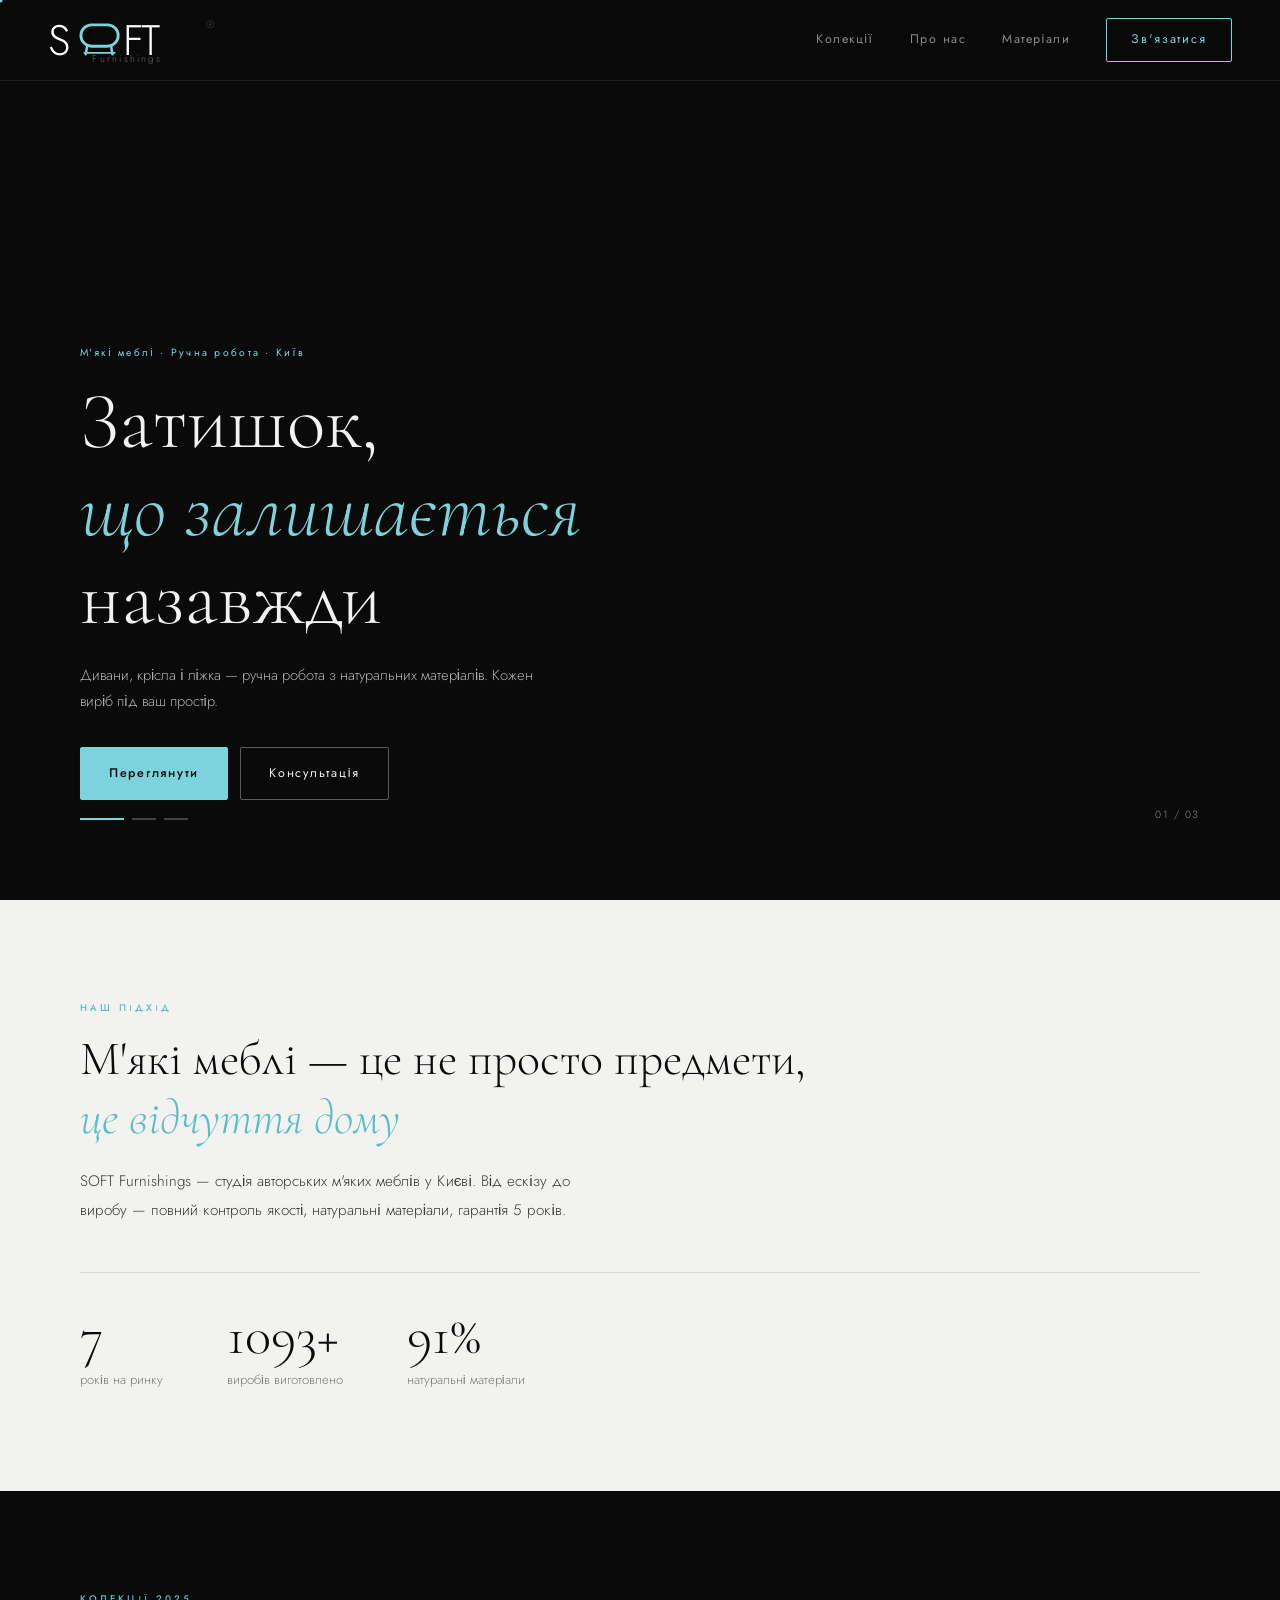
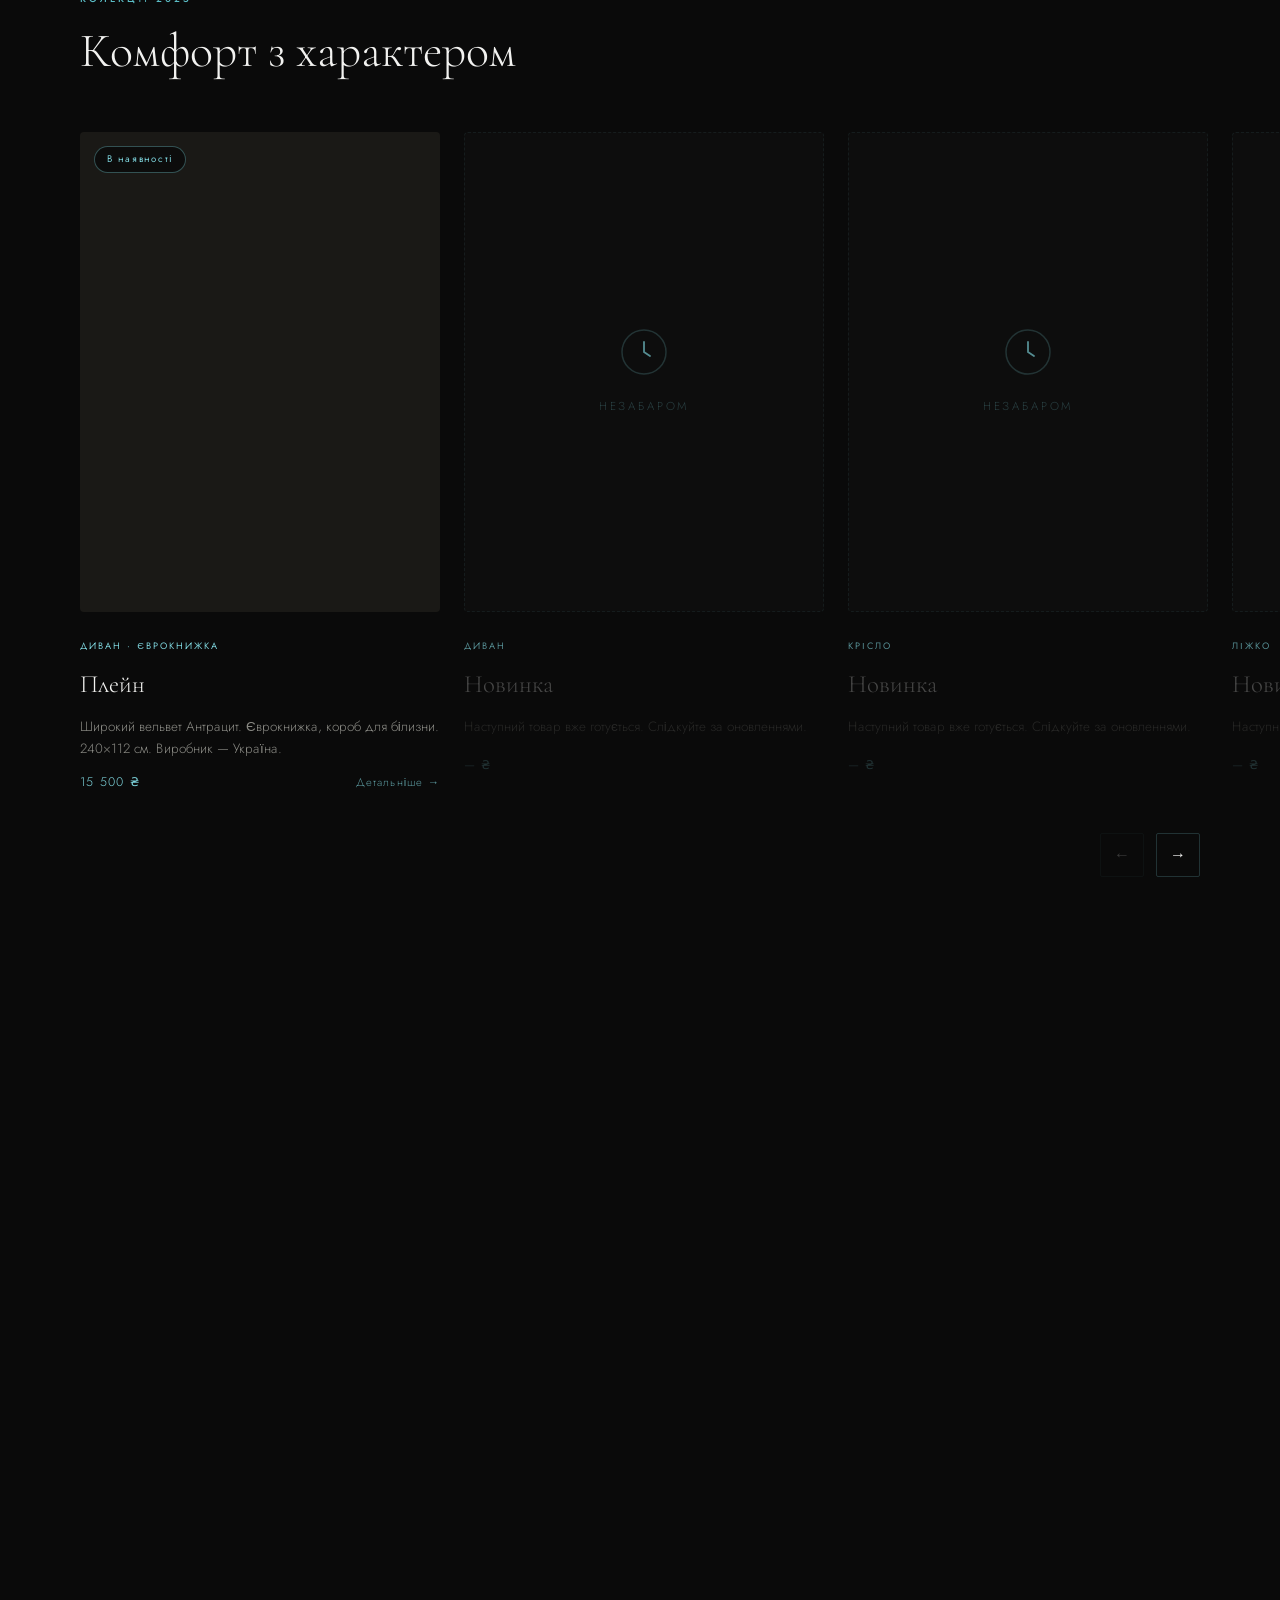
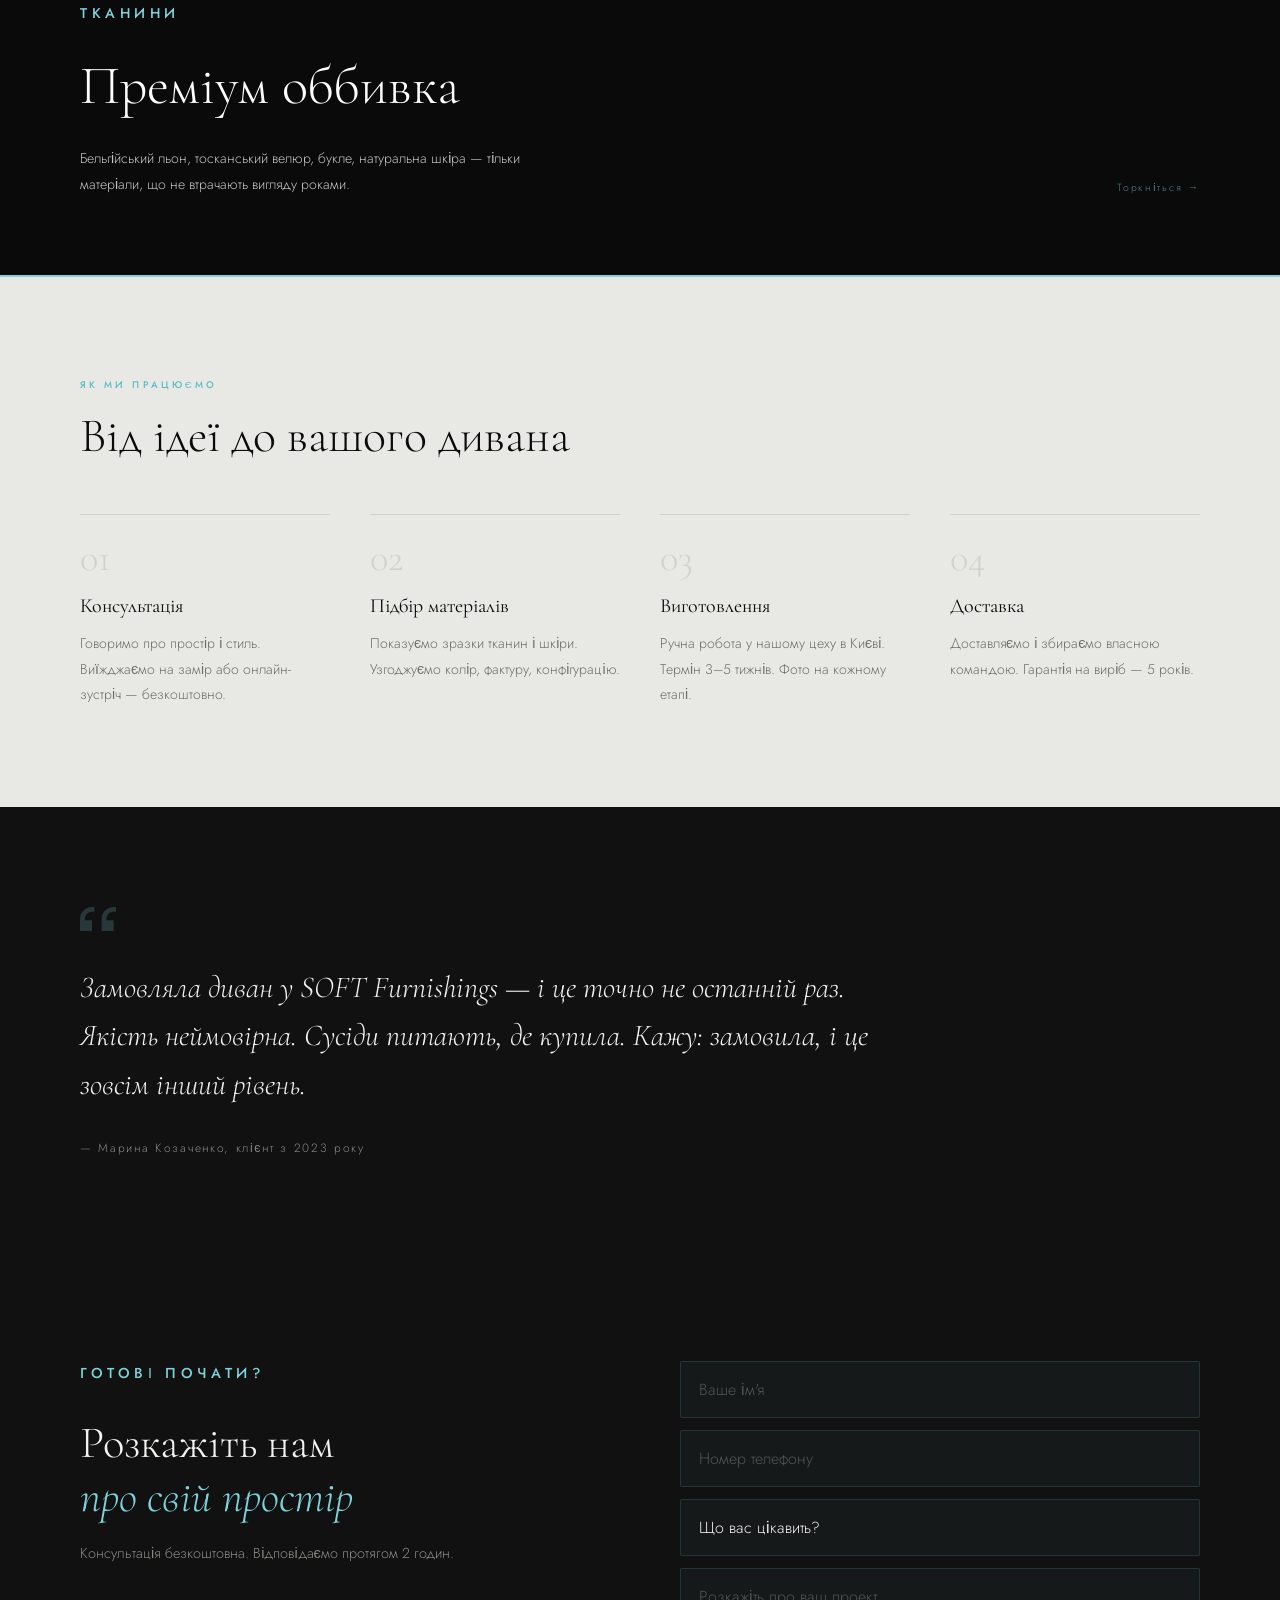
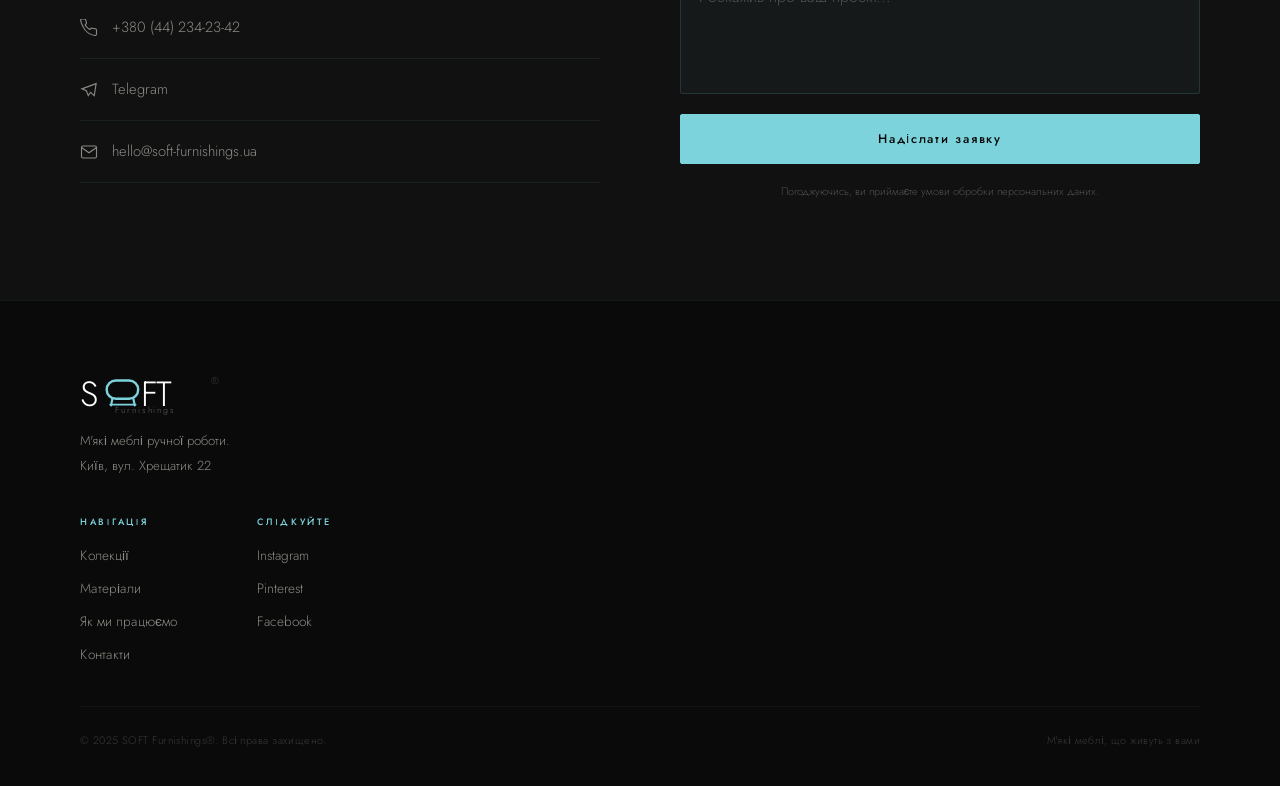
==== commit 5feebcd5: "Add files via upload" ====
--- a/index.html
+++ b/index.html
@@ -6,42 +6,30 @@
   <title>SOFT Furnishings — М'які меблі преміум класу</title>
   <link rel="preconnect" href="https://fonts.googleapis.com">
   <link rel="preconnect" href="https://fonts.gstatic.com" crossorigin>
-  <link href="https://fonts.googleapis.com/css2?family=Cormorant+Garamond:ital,wght@0,300;0,400;0,600;1,300;1,400&family=Jost:wght@200;300;400;500&display=swap" rel="stylesheet">
+  <link href="https://fonts.googleapis.com/css2?family=Cormorant+Garamond:ital,wght@0,300;0,400;1,300;1,400&family=Jost:wght@200;300;400;500&display=swap" rel="stylesheet">
   <link rel="stylesheet" href="style.css">
 </head>
 <body>
 
-  <!-- Custom Cursor -->
   <div class="cursor" id="cursor"></div>
   <div class="cursor-dot" id="cursorDot"></div>
 
-  <!-- Navigation -->
+  <!-- NAV -->
   <nav class="nav" id="nav">
-    <!-- SOFT Furnishings Logo SVG (inline, replicates brand) -->
     <a href="#" class="nav-logo" aria-label="SOFT Furnishings">
-      <svg class="logo-svg" viewBox="0 0 220 60" fill="none" xmlns="http://www.w3.org/2000/svg">
-        <!-- S -->
-        <text x="0" y="48" font-family="'Jost', sans-serif" font-weight="300" font-size="52" fill="white" letter-spacing="-1">S</text>
-        <!-- Sofa / O shape -->
-        <g transform="translate(38, 8)">
-          <!-- Sofa body (rounded rectangle) -->
-          <rect x="4" y="4" width="46" height="26" rx="13" stroke="#7dd3db" stroke-width="3.5" fill="none"/>
-          <!-- Left leg -->
-          <line x1="12" y1="30" x2="10" y2="40" stroke="#7dd3db" stroke-width="3" stroke-linecap="round"/>
-          <!-- Right leg -->
-          <line x1="42" y1="30" x2="44" y2="40" stroke="#7dd3db" stroke-width="3" stroke-linecap="round"/>
-          <!-- Base bar -->
-          <line x1="8" y1="38" x2="46" y2="38" stroke="#7dd3db" stroke-width="2.5" stroke-linecap="round"/>
+      <svg class="logo-svg" viewBox="0 0 210 54" fill="none">
+        <text x="0" y="44" font-family="'Jost',sans-serif" font-weight="300" font-size="48" fill="white" letter-spacing="-1">S</text>
+        <g transform="translate(34,7)">
+          <rect x="3" y="3" width="42" height="24" rx="12" stroke="#7dd3db" stroke-width="3.2" fill="none"/>
+          <line x1="10" y1="27" x2="8.5" y2="36" stroke="#7dd3db" stroke-width="2.8" stroke-linecap="round"/>
+          <line x1="37" y1="27" x2="38.5" y2="36" stroke="#7dd3db" stroke-width="2.8" stroke-linecap="round"/>
+          <line x1="7" y1="34.5" x2="41" y2="34.5" stroke="#7dd3db" stroke-width="2.2" stroke-linecap="round"/>
         </g>
-        <!-- FT -->
-        <text x="94" y="48" font-family="'Jost', sans-serif" font-weight="300" font-size="52" fill="white" letter-spacing="-1">FT</text>
-        <!-- ® -->
-        <text x="194" y="16" font-family="'Jost', sans-serif" font-weight="200" font-size="13" fill="rgba(255,255,255,0.5)">®</text>
-        <!-- Furnishings -->
-        <text x="55" y="58" font-family="'Jost', sans-serif" font-weight="300" font-size="13" fill="rgba(255,255,255,0.55)" letter-spacing="3">Furnishings</text>
+        <text x="84" y="44" font-family="'Jost',sans-serif" font-weight="300" font-size="48" fill="white" letter-spacing="-1">FT</text>
+        <text x="178" y="14" font-family="'Jost',sans-serif" font-weight="200" font-size="12" fill="rgba(255,255,255,0.45)">®</text>
+        <text x="50" y="52" font-family="'Jost',sans-serif" font-weight="300" font-size="11" fill="rgba(255,255,255,0.4)" letter-spacing="2.5">Furnishings</text>
       </svg>
     </a>
-
     <div class="nav-links">
       <a href="#collections">Колекції</a>
       <a href="#about">Про нас</a>
@@ -49,192 +37,185 @@
       <a href="#contact" class="nav-cta">Зв'язатися</a>
     </div>
     <button class="nav-burger" id="navBurger" aria-label="Меню">
-      <span></span><span></span>
+      <span></span><span></span><span></span>
     </button>
   </nav>
 
-  <!-- Mobile Menu -->
+  <!-- MOBILE MENU -->
   <div class="mobile-menu" id="mobileMenu">
     <a href="#collections" class="mobile-link">Колекції</a>
     <a href="#about" class="mobile-link">Про нас</a>
     <a href="#materials" class="mobile-link">Матеріали</a>
-    <a href="#contact" class="mobile-link">Зв'язатися</a>
+    <a href="#contact" class="mobile-cta">Зв'язатися</a>
   </div>
 
   <!-- HERO -->
   <section class="hero" id="hero">
     <div class="hero-slides">
-      <div class="hero-slide active" style="--img: url('https://images.unsplash.com/photo-1555041469-a586c61ea9bc?w=1800&q=80')"></div>
-      <div class="hero-slide" style="--img: url('https://images.unsplash.com/photo-1538688525198-9b88f6f53126?w=1800&q=80')"></div>
-      <div class="hero-slide" style="--img: url('https://images.unsplash.com/photo-1586023492125-27b2c045efd7?w=1800&q=80')"></div>
+      <div class="hero-slide active" style="--img:url('https://images.unsplash.com/photo-1555041469-a586c61ea9bc?w=1400&q=85')"></div>
+      <div class="hero-slide" style="--img:url('https://images.unsplash.com/photo-1538688525198-9b88f6f53126?w=1400&q=85')"></div>
+      <div class="hero-slide" style="--img:url('https://images.unsplash.com/photo-1586023492125-27b2c045efd7?w=1400&q=85')"></div>
     </div>
     <div class="hero-overlay"></div>
     <div class="hero-content">
-      <p class="hero-sub">М'які меблі · Ручна робота</p>
+      <p class="hero-sub">М'які меблі · Ручна робота · Київ</p>
       <h1 class="hero-title">
         <span class="line">Затишок,</span>
         <span class="line italic">що залишається</span>
         <span class="line">назавжди</span>
       </h1>
-      <p class="hero-desc">Кожен диван, крісло і ліжко — це діалог між комфортом і стилем.<br>SOFT Furnishings створює м'які меблі, які живуть разом з вами.</p>
+      <p class="hero-desc">Дивани, крісла і ліжка — ручна робота з натуральних матеріалів. Кожен виріб під ваш простір.</p>
       <div class="hero-actions">
-        <a href="#collections" class="btn-primary">Переглянути колекції</a>
-        <a href="#contact" class="btn-ghost">Безкоштовна консультація</a>
-      </div>
-    </div>
-    <div class="hero-scroll-hint">
-      <span>Гортайте</span>
-      <div class="scroll-line"></div>
+        <a href="#collections" class="btn-primary">Переглянути</a>
+        <a href="#contact" class="btn-ghost">Консультація</a>
+      </div>
     </div>
     <div class="hero-dots" id="heroDots">
       <button class="dot active" data-index="0"></button>
       <button class="dot" data-index="1"></button>
       <button class="dot" data-index="2"></button>
     </div>
-    <div class="hero-counter"><span id="slideNum">01</span> / 03</div>
+    <div class="hero-counter"><span id="slideNum">01</span>&nbsp;/&nbsp;03</div>
   </section>
 
   <!-- STATEMENT -->
   <section class="statement" id="about">
-    <div class="statement-inner reveal-up">
+    <div class="reveal-up">
       <p class="label">Наш підхід</p>
       <h2 class="statement-text">
-        М'які меблі — це не просто<br>
-        <em>меблі, це відчуття дому</em>
+        М'які меблі — це не просто предмети,<br>
+        <em>це відчуття дому</em>
       </h2>
-      <p class="statement-body">
-        SOFT Furnishings — студія авторських м'яких меблів. Дивани, крісла, ліжка, пуфи — все виготовляється вручну з натуральних матеріалів. Від першого ескізу до вашої вітальні ми контролюємо кожен шов.
-      </p>
+      <p class="statement-body">SOFT Furnishings — студія авторських м'яких меблів у Києві. Від ескізу до виробу — повний контроль якості, натуральні матеріали, гарантія 5 років.</p>
     </div>
     <div class="statement-numbers">
-      <div class="num-item reveal-up" style="--delay: 0s">
+      <div class="num-item reveal-up" style="--delay:0s">
         <span class="num">8</span>
         <span class="num-label">років на ринку</span>
       </div>
-      <div class="num-item reveal-up" style="--delay: 0.1s">
+      <div class="num-item reveal-up" style="--delay:0.1s">
         <span class="num">1200+</span>
-        <span class="num-label">виготовлених виробів</span>
-      </div>
-      <div class="num-item reveal-up" style="--delay: 0.2s">
+        <span class="num-label">виробів виготовлено</span>
+      </div>
+      <div class="num-item reveal-up" style="--delay:0.2s">
         <span class="num">100%</span>
         <span class="num-label">натуральні матеріали</span>
       </div>
     </div>
   </section>
 
-  <!-- COLLECTION GRID -->
+  <!-- COLLECTIONS -->
   <section class="collections" id="collections">
     <div class="collections-header">
       <p class="label reveal-up">Колекції 2025</p>
       <h2 class="section-title reveal-up">Комфорт з характером</h2>
     </div>
-
     <div class="col-track-wrap">
       <div class="col-track" id="colTrack">
 
-        <article class="col-card" data-cursor="Детальніше">
+        <!-- ✅ РЕАЛЬНИЙ ТОВАР 1 -->
+        <article class="col-card col-card--link" onclick="window.location.href='products/plain/'" style="cursor:pointer">
           <div class="col-img-wrap">
-            <div class="col-img" style="background-image: url('https://images.unsplash.com/photo-1555041469-a586c61ea9bc?w=900&q=80')"></div>
+            <div class="col-img" style="background-image:url('p1.jpeg')"></div>
+            <div class="col-badge">В наявності</div>
+          </div>
+          <div class="col-info">
+            <span class="col-tag">Диван · Єврокнижка</span>
+            <h3>Плейн</h3>
+            <p>Широкий вельвет Антрацит. Єврокнижка, короб для білизни. 240×112 см. Виробник — Україна.</p>
+            <div class="col-bottom">
+              <span class="col-price">15 500 ₴</span>
+              <span class="col-link-hint">Детальніше →</span>
+            </div>
+          </div>
+        </article>
+
+        <!-- 🔜 НЕЗАБАРОМ 2 -->
+        <article class="col-card col-card--soon">
+          <div class="col-img-wrap col-img-wrap--soon">
+            <div class="soon-icon">
+              <svg viewBox="0 0 48 48" fill="none"><circle cx="24" cy="24" r="22" stroke="#7dd3db" stroke-width="1.5" opacity="0.3"/><path d="M24 14v10l6 4" stroke="#7dd3db" stroke-width="1.8" stroke-linecap="round"/></svg>
+            </div>
+            <p class="soon-text">Незабаром</p>
           </div>
           <div class="col-info">
             <span class="col-tag">Диван</span>
-            <h3>Velour Cloud</h3>
-            <p>Модульний диван з оксамитовим велюром. Пружинний блок Bonnell, дубові ніжки.</p>
-            <span class="col-price">від 68 900 ₴</span>
+            <h3 style="opacity:0.4">Новинка</h3>
+            <p style="opacity:0.35">Наступний товар вже готується. Слідкуйте за оновленнями.</p>
+            <span class="col-price" style="opacity:0.3">— ₴</span>
           </div>
         </article>
 
-        <article class="col-card" data-cursor="Детальніше">
-          <div class="col-img-wrap">
-            <div class="col-img" style="background-image: url('https://images.unsplash.com/photo-1506439773649-6e0eb8cfb237?w=900&q=80')"></div>
+        <!-- 🔜 НЕЗАБАРОМ 3 -->
+        <article class="col-card col-card--soon">
+          <div class="col-img-wrap col-img-wrap--soon">
+            <div class="soon-icon">
+              <svg viewBox="0 0 48 48" fill="none"><circle cx="24" cy="24" r="22" stroke="#7dd3db" stroke-width="1.5" opacity="0.3"/><path d="M24 14v10l6 4" stroke="#7dd3db" stroke-width="1.8" stroke-linecap="round"/></svg>
+            </div>
+            <p class="soon-text">Незабаром</p>
           </div>
           <div class="col-info">
             <span class="col-tag">Крісло</span>
-            <h3>Boucle Nest</h3>
-            <p>Крісло-кокон з букле-тканини. Корпус з масиву горіха, висока спинка.</p>
-            <span class="col-price">від 24 500 ₴</span>
+            <h3 style="opacity:0.4">Новинка</h3>
+            <p style="opacity:0.35">Наступний товар вже готується. Слідкуйте за оновленнями.</p>
+            <span class="col-price" style="opacity:0.3">— ₴</span>
           </div>
         </article>
 
-        <article class="col-card" data-cursor="Детальніше">
-          <div class="col-img-wrap">
-            <div class="col-img" style="background-image: url('https://images.unsplash.com/photo-1567538096630-e0c55bd6374c?w=900&q=80')"></div>
+        <!-- 🔜 НЕЗАБАРОМ 4 -->
+        <article class="col-card col-card--soon">
+          <div class="col-img-wrap col-img-wrap--soon">
+            <div class="soon-icon">
+              <svg viewBox="0 0 48 48" fill="none"><circle cx="24" cy="24" r="22" stroke="#7dd3db" stroke-width="1.5" opacity="0.3"/><path d="M24 14v10l6 4" stroke="#7dd3db" stroke-width="1.8" stroke-linecap="round"/></svg>
+            </div>
+            <p class="soon-text">Незабаром</p>
           </div>
           <div class="col-info">
             <span class="col-tag">Ліжко</span>
-            <h3>Linen Haven</h3>
-            <p>М'яке ліжко з льняною оббивкою. Узголів'я з підйомним механізмом.</p>
-            <span class="col-price">від 52 000 ₴</span>
+            <h3 style="opacity:0.4">Новинка</h3>
+            <p style="opacity:0.35">Наступний товар вже готується. Слідкуйте за оновленнями.</p>
+            <span class="col-price" style="opacity:0.3">— ₴</span>
           </div>
         </article>
 
-        <article class="col-card" data-cursor="Детальніше">
-          <div class="col-img-wrap">
-            <div class="col-img" style="background-image: url('https://images.unsplash.com/photo-1524758631624-e2822e304c36?w=900&q=80')"></div>
-          </div>
-          <div class="col-info">
-            <span class="col-tag">Секційний</span>
-            <h3>L-Form Lux</h3>
-            <p>П-подібний диван з натуральної шкіри. Кутовий блок, механізм розкладання.</p>
-            <span class="col-price">від 112 000 ₴</span>
-          </div>
-        </article>
-
-        <article class="col-card" data-cursor="Детальніше">
-          <div class="col-img-wrap">
-            <div class="col-img" style="background-image: url('https://images.unsplash.com/photo-1493809842364-78817add7ffb?w=900&q=80')"></div>
-          </div>
-          <div class="col-info">
-            <span class="col-tag">Пуф</span>
-            <h3>Round Calm</h3>
-            <p>Пуф-оттоманка з контрастним кантом. Знімний чохол, наповнювач — Memory Foam.</p>
-            <span class="col-price">від 9 800 ₴</span>
-          </div>
-        </article>
-
-      </div>
-    </div>
-
+      </div>
+    </div>
     <div class="col-nav">
       <button class="col-btn" id="colPrev" aria-label="Назад">←</button>
       <button class="col-btn" id="colNext" aria-label="Вперед">→</button>
     </div>
   </section>
 
-  <!-- FULLSCREEN GALLERY -->
+  <!-- GALLERY -->
   <section class="gallery-fs" id="materials">
     <div class="gallery-fs-inner" id="galleryInner">
-
-      <div class="gfs-panel" style="--bg: url('https://images.unsplash.com/photo-1558769132-cb1aea458c5e?w=1600&q=80')">
+      <div class="gfs-panel" style="--bg:url('https://images.unsplash.com/photo-1558769132-cb1aea458c5e?w=1400&q=80')">
         <div class="gfs-overlay"></div>
         <div class="gfs-content reveal-up">
           <p class="label light">Тканини</p>
           <h2>Преміум оббивка</h2>
-          <p>Бельгійський льон, тосканський велюр, букле-ткань, натуральна шкіра — ми обираємо тільки матеріали, що витримують щоденне використання і не втрачають вигляду роками.</p>
-        </div>
-        <div class="gfs-tap-hint">Натисніть щоб далі →</div>
-      </div>
-
-      <div class="gfs-panel" style="--bg: url('https://images.unsplash.com/photo-1449247709967-d4461a6a6103?w=1600&q=80')">
+          <p>Бельгійський льон, тосканський велюр, букле, натуральна шкіра — тільки матеріали, що не втрачають вигляду роками.</p>
+        </div>
+        <div class="gfs-tap-hint">Торкніться →</div>
+      </div>
+      <div class="gfs-panel" style="--bg:url('https://images.unsplash.com/photo-1449247709967-d4461a6a6103?w=1400&q=80')">
         <div class="gfs-overlay"></div>
         <div class="gfs-content reveal-up">
           <p class="label light">Каркас</p>
           <h2>Масив дерева</h2>
-          <p>Каркас з сухого масиву бука та дуба. Жодної ДСП, жодного МДФ. Конструкція витримує десятиліття і не скрипить.</p>
-        </div>
-        <div class="gfs-tap-hint">Натисніть щоб далі →</div>
-      </div>
-
-      <div class="gfs-panel" style="--bg: url('https://images.unsplash.com/photo-1616486338812-3dadae4b4ace?w=1600&q=80')">
+          <p>Сухий масив бука та дуба. Жодної ДСП. Конструкція, що витримує десятиліття.</p>
+        </div>
+        <div class="gfs-tap-hint">Торкніться →</div>
+      </div>
+      <div class="gfs-panel" style="--bg:url('https://images.unsplash.com/photo-1616486338812-3dadae4b4ace?w=1400&q=80')">
         <div class="gfs-overlay"></div>
         <div class="gfs-content reveal-up">
           <p class="label light">Наповнювач</p>
           <h2>Комфорт зсередини</h2>
-          <p>Незалежні пружини Pocket Spring + Memory Foam. Диван залишається пружним і рівним навіть через 10 років активного використання.</p>
-        </div>
-        <div class="gfs-tap-hint">↺ Повернутись на початок</div>
-      </div>
-
+          <p>Pocket Spring + Memory Foam. Диван залишається пружним і рівним навіть через 10 років.</p>
+        </div>
+        <div class="gfs-tap-hint">↺ Спочатку</div>
+      </div>
     </div>
     <div class="gfs-progress" id="gfsProgress"></div>
   </section>
@@ -246,49 +227,49 @@
       <h2 class="section-title">Від ідеї до вашого дивана</h2>
     </div>
     <div class="process-steps">
-      <div class="step reveal-up" style="--delay: 0s">
+      <div class="step reveal-up" style="--delay:0s">
         <div class="step-num">01</div>
         <h3>Консультація</h3>
-        <p>Говоримо про ваш простір, стиль, побажання. Виїжджаємо на замір або онлайн-зустріч.</p>
-      </div>
-      <div class="step reveal-up" style="--delay: 0.12s">
+        <p>Говоримо про простір і стиль. Виїжджаємо на замір або онлайн-зустріч — безкоштовно.</p>
+      </div>
+      <div class="step reveal-up" style="--delay:0.1s">
         <div class="step-num">02</div>
         <h3>Підбір матеріалів</h3>
-        <p>Показуємо зразки тканин, шкіри, фурнітури. Узгоджуємо колір, фактуру, конфігурацію.</p>
-      </div>
-      <div class="step reveal-up" style="--delay: 0.24s">
+        <p>Показуємо зразки тканин і шкіри. Узгоджуємо колір, фактуру, конфігурацію.</p>
+      </div>
+      <div class="step reveal-up" style="--delay:0.2s">
         <div class="step-num">03</div>
         <h3>Виготовлення</h3>
-        <p>Ручна робота у нашому цеху. Термін — 3–5 тижнів. Фото прогресу на кожному етапі.</p>
-      </div>
-      <div class="step reveal-up" style="--delay: 0.36s">
+        <p>Ручна робота у нашому цеху в Києві. Термін 3–5 тижнів. Фото на кожному етапі.</p>
+      </div>
+      <div class="step reveal-up" style="--delay:0.3s">
         <div class="step-num">04</div>
-        <h3>Доставка і збирання</h3>
+        <h3>Доставка</h3>
         <p>Доставляємо і збираємо власною командою. Гарантія на виріб — 5 років.</p>
       </div>
     </div>
   </section>
 
-  <!-- TESTIMONIAL -->
+  <!-- QUOTE -->
   <section class="quote-section">
     <div class="quote-inner reveal-up">
       <svg class="quote-mark" viewBox="0 0 60 40" fill="none">
         <path d="M0 40V20C0 9 9 0 20 0h4v8h-4c-6.6 0-12 5.4-12 12v2h12v18H0zm36 0V20C36 9 45 0 56 0h4v8h-4c-6.6 0-12 5.4-12 12v2h12v18H36z" fill="currentColor" opacity=".2"/>
       </svg>
       <blockquote>
-        Замовляла диван у SOFT Furnishings вперше — і це точно не останній раз. Якість просто неймовірна. Сусіди питають, де купила. Кажу: замовила, і це зовсім інший рівень.
+        Замовляла диван у SOFT Furnishings — і це точно не останній раз. Якість неймовірна. Сусіди питають, де купила. Кажу: замовила, і це зовсім інший рівень.
       </blockquote>
-      <cite>— Марина Козаченко, клієнт SOFT Furnishings з 2023 року</cite>
-    </div>
-  </section>
-
-  <!-- CTA / CONTACT -->
+      <cite>— Марина Козаченко, клієнт з 2023 року</cite>
+    </div>
+  </section>
+
+  <!-- CONTACT -->
   <section class="contact" id="contact">
     <div class="contact-inner">
       <div class="contact-text reveal-up">
         <p class="label">Готові почати?</p>
         <h2>Розкажіть нам<br><em>про свій простір</em></h2>
-        <p>Консультація безкоштовна. Відповідаємо протягом 2 годин у робочий час.</p>
+        <p>Консультація безкоштовна. Відповідаємо протягом 2 годин.</p>
         <div class="contact-channels">
           <a href="tel:+380442342342" class="channel-link">
             <svg viewBox="0 0 24 24" fill="none" stroke="currentColor" stroke-width="1.5"><path d="M22 16.92v3a2 2 0 01-2.18 2 19.79 19.79 0 01-8.63-3.07A19.5 19.5 0 013.87 9.8a19.79 19.79 0 01-3.07-8.63A2 2 0 012.78 0h3a2 2 0 012 1.72c.127.96.361 1.903.7 2.81a2 2 0 01-.45 2.11L6.91 7.91a16 16 0 006.07 6.07l1.27-1.27a2 2 0 012.11-.45c.907.339 1.85.573 2.81.7A2 2 0 0122 14.92z"/></svg>
@@ -296,7 +277,7 @@
           </a>
           <a href="https://t.me/soft_furnishings" class="channel-link">
             <svg viewBox="0 0 24 24" fill="none" stroke="currentColor" stroke-width="1.5"><path d="M21.5 3.5L2.5 10.5l6 2.5 2.5 6.5 3-4.5 5 4.5 2.5-16z"/></svg>
-            Telegram @soft_furnishings
+            Telegram
           </a>
           <a href="mailto:hello@soft-furnishings.ua" class="channel-link">
             <svg viewBox="0 0 24 24" fill="none" stroke="currentColor" stroke-width="1.5"><path d="M4 4h16c1.1 0 2 .9 2 2v12c0 1.1-.9 2-2 2H4c-1.1 0-2-.9-2-2V6c0-1.1.9-2 2-2z"/><polyline points="22,6 12,13 2,6"/></svg>
@@ -306,10 +287,10 @@
       </div>
       <form class="contact-form reveal-up" style="--delay:.1s" id="contactForm">
         <div class="form-group">
-          <input type="text" name="name" placeholder="Ваше ім'я" required autocomplete="off">
+          <input type="text" name="name" placeholder="Ваше ім'я" required autocomplete="name">
         </div>
         <div class="form-group">
-          <input type="tel" name="phone" placeholder="Номер телефону" required autocomplete="off">
+          <input type="tel" name="phone" placeholder="Номер телефону" required autocomplete="tel">
         </div>
         <div class="form-group">
           <select name="product">
@@ -325,44 +306,41 @@
           <textarea name="message" rows="4" placeholder="Розкажіть про ваш проект..."></textarea>
         </div>
         <button type="submit" class="btn-primary full">Надіслати заявку</button>
-        <p class="form-note">Натискаючи кнопку, ви погоджуєтесь з умовами обробки персональних даних.</p>
+        <p class="form-note">Погоджуючись, ви приймаєте умови обробки персональних даних.</p>
       </form>
     </div>
   </section>
 
   <!-- FOOTER -->
   <footer class="footer">
-    <div class="footer-top">
-      <div class="footer-brand">
-        <!-- Mini logo in footer -->
-        <svg class="footer-logo-svg" viewBox="0 0 180 50" fill="none">
-          <text x="0" y="40" font-family="'Jost', sans-serif" font-weight="300" font-size="42" fill="white" letter-spacing="-1">S</text>
-          <g transform="translate(30, 6)">
-            <rect x="3" y="3" width="38" height="22" rx="11" stroke="#7dd3db" stroke-width="3" fill="none"/>
-            <line x1="10" y1="25" x2="8" y2="33" stroke="#7dd3db" stroke-width="2.5" stroke-linecap="round"/>
-            <line x1="34" y1="25" x2="36" y2="33" stroke="#7dd3db" stroke-width="2.5" stroke-linecap="round"/>
-            <line x1="7" y1="32" x2="37" y2="32" stroke="#7dd3db" stroke-width="2" stroke-linecap="round"/>
-          </g>
-          <text x="76" y="40" font-family="'Jost', sans-serif" font-weight="300" font-size="42" fill="white" letter-spacing="-1">FT</text>
-          <text x="160" y="14" font-family="'Jost', sans-serif" font-weight="200" font-size="11" fill="rgba(255,255,255,0.4)">®</text>
-          <text x="44" y="48" font-family="'Jost', sans-serif" font-weight="300" font-size="11" fill="rgba(255,255,255,0.4)" letter-spacing="2.5">Furnishings</text>
-        </svg>
-        <p>М'які меблі ручної роботи.<br>Київ, вул. Хрещатик 22</p>
-      </div>
-      <div class="footer-links">
-        <div>
-          <h4>Навігація</h4>
-          <a href="#collections">Колекції</a>
-          <a href="#materials">Матеріали</a>
-          <a href="#process">Як ми працюємо</a>
-          <a href="#contact">Контакти</a>
-        </div>
-        <div>
-          <h4>Соціальні мережі</h4>
-          <a href="#">Instagram</a>
-          <a href="#">Pinterest</a>
-          <a href="#">Facebook</a>
-        </div>
+    <svg class="footer-logo-svg" viewBox="0 0 170 48" fill="none">
+      <text x="0" y="38" font-family="'Jost',sans-serif" font-weight="300" font-size="40" fill="white" letter-spacing="-1">S</text>
+      <g transform="translate(28,6)">
+        <rect x="2.5" y="2.5" width="36" height="21" rx="10.5" stroke="#7dd3db" stroke-width="2.8" fill="none"/>
+        <line x1="9" y1="23.5" x2="7.5" y2="31" stroke="#7dd3db" stroke-width="2.5" stroke-linecap="round"/>
+        <line x1="33" y1="23.5" x2="34.5" y2="31" stroke="#7dd3db" stroke-width="2.5" stroke-linecap="round"/>
+        <line x1="6.5" y1="30" x2="35.5" y2="30" stroke="#7dd3db" stroke-width="2" stroke-linecap="round"/>
+      </g>
+      <text x="70" y="38" font-family="'Jost',sans-serif" font-weight="300" font-size="40" fill="white" letter-spacing="-1">FT</text>
+      <text x="150" y="12" font-family="'Jost',sans-serif" font-weight="200" font-size="11" fill="rgba(255,255,255,0.38)">®</text>
+      <text x="40" y="46" font-family="'Jost',sans-serif" font-weight="300" font-size="10" fill="rgba(255,255,255,0.35)" letter-spacing="2.2">Furnishings</text>
+    </svg>
+    <div class="footer-brand">
+      <p>М'які меблі ручної роботи.<br>Київ, вул. Хрещатик 22</p>
+    </div>
+    <div class="footer-links">
+      <div>
+        <h4>Навігація</h4>
+        <a href="#collections">Колекції</a>
+        <a href="#materials">Матеріали</a>
+        <a href="#process">Як ми працюємо</a>
+        <a href="#contact">Контакти</a>
+      </div>
+      <div>
+        <h4>Слідкуйте</h4>
+        <a href="#">Instagram</a>
+        <a href="#">Pinterest</a>
+        <a href="#">Facebook</a>
       </div>
     </div>
     <div class="footer-bottom">
--- a/style.css
+++ b/style.css
@@ -5,11 +5,11 @@
   --ink: #0a0a0a;
   --ink-soft: #111111;
   --cream: #f2f2f0;
-  --cream-dark: #e5e5e2;
-  --muted: #9a9a94;
+  --cream-dark: #e8e8e4;
+  --muted: #8a8a84;
   --cyan: #7dd3db;
   --cyan-dark: #5bbdc6;
-  --cyan-pale: rgba(125,211,219,0.12);
+  --cyan-pale: rgba(125,211,219,0.1);
   --white: #ffffff;
   --font-serif: 'Cormorant Garamond', Georgia, serif;
   --font-sans: 'Jost', sans-serif;
@@ -17,7 +17,7 @@
   --ease-in-out: cubic-bezier(0.76, 0, 0.24, 1);
 }
 
-html { scroll-behavior: smooth; font-size: 16px; }
+html { scroll-behavior: smooth; }
 
 body {
   background: var(--ink);
@@ -26,11 +26,12 @@
   font-weight: 300;
   line-height: 1.7;
   overflow-x: hidden;
-  cursor: none;
-}
-
-/* ===== CUSTOM CURSOR (desktop only) ===== */
+  cursor: default;
+}
+
+/* ===== CUSTOM CURSOR — desktop only ===== */
 @media (pointer: fine) {
+  body { cursor: none; }
   .cursor {
     width: 38px; height: 38px;
     border: 1.5px solid var(--cyan);
@@ -43,108 +44,108 @@
   .cursor.hover { width: 72px; height: 72px; background: rgba(125,211,219,0.1); }
   .cursor.hidden { opacity: 0; }
   .cursor-dot {
-    width: 5px; height: 5px;
-    background: var(--cyan);
-    border-radius: 50%;
-    position: fixed; top: 0; left: 0;
+    width: 5px; height: 5px; background: var(--cyan);
+    border-radius: 50%; position: fixed; top: 0; left: 0;
     pointer-events: none; z-index: 9999;
     transform: translate(-50%, -50%);
   }
 }
-@media (pointer: coarse) {
-  .cursor, .cursor-dot { display: none; }
-  body { cursor: auto; }
-  a, button { cursor: pointer; }
-}
+.cursor, .cursor-dot { display: none; }
+@media (pointer: fine) { .cursor, .cursor-dot { display: block; } }
 
 /* ===== SCROLL REVEAL ===== */
 .reveal-up {
-  opacity: 0;
-  transform: translateY(40px);
+  opacity: 0; transform: translateY(40px);
   transition: opacity 0.85s var(--ease-out), transform 0.85s var(--ease-out);
   transition-delay: var(--delay, 0s);
 }
 .reveal-up.visible { opacity: 1; transform: translateY(0); }
 
-/* ===== NAV ===== */
+/* ===== NAV — завжди темний ===== */
 .nav {
-  position: fixed;
-  top: 0; left: 0; right: 0;
-  z-index: 100;
-  display: flex;
-  align-items: center;
-  justify-content: space-between;
-  padding: 14px 40px;
+  position: fixed; top: 0; left: 0; right: 0; z-index: 100;
+  display: flex; align-items: center; justify-content: space-between;
+  padding: 14px 20px;
   background: rgba(10,10,10,0.97);
-  backdrop-filter: blur(24px);
-  -webkit-backdrop-filter: blur(24px);
-  border-bottom: 1px solid rgba(125,211,219,0.1);
-  transition: padding 0.4s var(--ease-out);
-}
-.nav.scrolled { padding: 10px 40px; }
-
+  backdrop-filter: blur(20px);
+  -webkit-backdrop-filter: blur(20px);
+  border-bottom: 1px solid rgba(125,211,219,0.12);
+}
 .nav-logo { text-decoration: none; display: flex; align-items: center; }
-.logo-svg { height: 46px; width: auto; }
-
-.nav-links {
-  display: flex; align-items: center; gap: 36px;
-}
-.nav-links a {
-  color: rgba(242,242,240,0.75);
-  text-decoration: none;
-  font-size: 0.78rem;
-  letter-spacing: 0.1em;
-  font-weight: 400;
-  transition: color 0.3s;
-  white-space: nowrap;
-}
-.nav-links a:hover { color: var(--white); }
-.nav-links .nav-cta {
-  border: 1.5px solid var(--cyan);
-  padding: 9px 22px;
-  color: var(--cyan);
-  border-radius: 2px;
-  letter-spacing: 0.14em;
-  font-size: 0.75rem;
-  transition: background 0.3s, color 0.3s;
-}
-.nav-links .nav-cta:hover { background: var(--cyan); color: var(--ink); }
+.logo-svg { height: 38px; width: auto; }
+
+.nav-links { display: none; } /* hidden on mobile */
 
 .nav-burger {
-  display: none; background: none; border: none;
-  flex-direction: column; gap: 5px; padding: 6px;
-  cursor: pointer;
-}
-.nav-burger span { display: block; width: 22px; height: 1.5px; background: var(--cream); transition: transform 0.4s var(--ease-out), opacity 0.3s; }
+  display: flex; flex-direction: column; gap: 5px;
+  background: none; border: none; cursor: pointer; padding: 6px;
+}
+.nav-burger span {
+  display: block; width: 22px; height: 1.5px;
+  background: var(--cream);
+  transition: transform 0.4s var(--ease-out), opacity 0.3s;
+}
 
 /* Mobile Menu */
 .mobile-menu {
-  position: fixed; inset: 0;
-  background: var(--ink);
-  z-index: 99;
-  display: flex; flex-direction: column;
-  align-items: center; justify-content: center;
-  gap: 40px;
+  position: fixed; inset: 0; background: var(--ink);
+  z-index: 99; display: flex; flex-direction: column;
+  align-items: center; justify-content: center; gap: 36px;
   transform: translateX(100%);
   transition: transform 0.55s var(--ease-out);
 }
 .mobile-menu.open { transform: translateX(0); }
 .mobile-link {
-  font-family: var(--font-serif);
-  font-size: clamp(2rem, 8vw, 3rem);
+  font-family: var(--font-serif); font-size: 2.4rem;
   color: var(--cream); text-decoration: none;
   font-weight: 300; letter-spacing: 0.04em;
   transition: color 0.3s;
 }
 .mobile-link:hover, .mobile-link:active { color: var(--cyan); }
+.mobile-cta {
+  margin-top: 16px;
+  border: 1px solid var(--cyan); color: var(--cyan);
+  padding: 14px 40px; border-radius: 2px;
+  font-size: 0.8rem; letter-spacing: 0.15em;
+  font-family: var(--font-sans); font-weight: 400;
+  text-decoration: none;
+  transition: background 0.3s, color 0.3s;
+}
+.mobile-cta:active { background: var(--cyan); color: var(--ink); }
+
+/* ===== LABELS ===== */
+.label {
+  font-size: 0.6rem; letter-spacing: 0.32em; font-weight: 500;
+  color: var(--cyan-dark); display: block;
+  text-transform: uppercase; margin-bottom: 14px;
+}
+.label.light { color: var(--cyan); }
+
+/* ===== BUTTONS ===== */
+.btn-primary {
+  display: inline-block; background: var(--cyan); color: var(--ink);
+  padding: 15px 28px; font-size: 0.78rem; letter-spacing: 0.14em;
+  font-weight: 500; text-decoration: none;
+  border: 1px solid var(--cyan); border-radius: 2px;
+  transition: background 0.3s, transform 0.2s;
+  font-family: var(--font-sans); text-align: center;
+}
+.btn-primary:active { background: var(--cyan-dark); transform: scale(0.98); }
+.btn-primary.full { width: 100%; }
+.btn-ghost {
+  display: inline-block; border: 1px solid rgba(242,242,240,0.35);
+  color: var(--cream); padding: 15px 28px; font-size: 0.78rem;
+  letter-spacing: 0.14em; font-weight: 400; text-decoration: none;
+  border-radius: 2px; transition: border-color 0.3s, color 0.3s;
+  font-family: var(--font-sans); text-align: center;
+}
+.btn-ghost:active { border-color: var(--cyan); color: var(--cyan); }
 
 /* ===== HERO ===== */
 .hero {
-  position: relative;
-  height: 100svh; min-height: 600px;
-  overflow: hidden;
-  display: flex; align-items: flex-end;
-  padding-bottom: 60px;
+  position: relative; height: 100svh; min-height: 600px;
+  overflow: hidden; display: flex; align-items: flex-end;
+  padding: 0 0 72px;
 }
 .hero-slides { position: absolute; inset: 0; }
 .hero-slide {
@@ -152,251 +153,254 @@
   background-image: var(--img);
   background-size: cover; background-position: center;
   opacity: 0;
+  transition: opacity 1.4s var(--ease-in-out);
+  transform: scale(1.04);
   transition: opacity 1.4s var(--ease-in-out), transform 8s ease;
-  transform: scale(1.06);
 }
 .hero-slide.active { opacity: 1; transform: scale(1); }
-.hero-slide.prev { opacity: 0; transform: scale(1.06); }
-
+.hero-slide.prev { opacity: 0; transform: scale(1.04); }
 .hero-overlay {
   position: absolute; inset: 0;
   background: linear-gradient(
-    135deg,
+    160deg,
     rgba(10,10,10,0.85) 0%,
-    rgba(10,10,10,0.5) 55%,
-    rgba(10,10,10,0.2) 100%
+    rgba(10,10,10,0.5) 60%,
+    rgba(10,10,10,0.3) 100%
   );
 }
-
 .hero-content {
   position: relative; z-index: 2;
-  padding: 0 24px;
-  width: 100%;
-  max-width: 680px;
+  padding: 0 20px; width: 100%;
 }
 .hero-sub {
-  font-size: 0.68rem;
-  letter-spacing: 0.24em;
-  color: var(--cyan);
-  margin-bottom: 18px;
-  font-weight: 400;
-  opacity: 0;
-  animation: fadeUp 1s 0.3s var(--ease-out) forwards;
-  text-transform: uppercase;
+  font-size: 0.65rem; letter-spacing: 0.22em; color: var(--cyan);
+  font-weight: 400; margin-bottom: 16px;
+  opacity: 0; animation: fadeUp 0.9s 0.3s var(--ease-out) forwards;
 }
 .hero-title {
   font-family: var(--font-serif);
-  font-size: clamp(2.4rem, 7vw, 5.5rem);
-  font-weight: 300;
-  line-height: 1.08;
-  margin-bottom: 20px;
+  font-size: clamp(2.6rem, 9vw, 5rem);
+  font-weight: 300; line-height: 1.1; margin-bottom: 20px;
 }
 .hero-title .line {
-  display: block; opacity: 0;
-  transform: translateY(36px);
-  animation: fadeUp 1s var(--ease-out) forwards;
-}
-.hero-title .line:nth-child(1) { animation-delay: 0.5s; }
-.hero-title .line:nth-child(2) { animation-delay: 0.65s; }
-.hero-title .line:nth-child(3) { animation-delay: 0.8s; }
+  display: block; opacity: 0; transform: translateY(30px);
+  animation: fadeUp 0.9s var(--ease-out) forwards;
+}
+.hero-title .line:nth-child(1) { animation-delay: 0.4s; }
+.hero-title .line:nth-child(2) { animation-delay: 0.55s; }
+.hero-title .line:nth-child(3) { animation-delay: 0.7s; }
 .hero-title .italic { font-style: italic; color: var(--cyan); }
-
 .hero-desc {
-  font-size: clamp(0.88rem, 2vw, 1rem);
-  color: rgba(242,242,240,0.72);
-  margin-bottom: 36px;
-  line-height: 1.85;
-  max-width: 460px;
-  opacity: 0;
-  animation: fadeUp 1s 1s var(--ease-out) forwards;
+  font-size: 0.92rem; color: rgba(242,242,240,0.72);
+  margin-bottom: 32px; line-height: 1.8; max-width: 480px;
+  opacity: 0; animation: fadeUp 0.9s 0.9s var(--ease-out) forwards;
 }
 .hero-actions {
-  display: flex; gap: 16px; flex-wrap: wrap;
-  opacity: 0;
-  animation: fadeUp 1s 1.1s var(--ease-out) forwards;
-}
-
-/* Buttons */
-.btn-primary {
-  display: inline-block;
-  background: var(--cyan); color: var(--ink);
-  padding: 14px 28px;
-  font-size: 0.75rem; letter-spacing: 0.14em; font-weight: 500;
-  text-decoration: none;
-  border: 1.5px solid var(--cyan);
-  border-radius: 2px;
-  transition: background 0.3s, color 0.3s, transform 0.2s;
-  cursor: pointer; font-family: var(--font-sans);
-}
-.btn-primary:hover, .btn-primary:active { background: var(--cyan-dark); border-color: var(--cyan-dark); transform: translateY(-1px); }
-.btn-primary.full { width: 100%; text-align: center; padding: 16px; }
-
-.btn-ghost {
-  display: inline-block;
-  border: 1.5px solid rgba(242,242,240,0.35);
-  color: var(--cream);
-  padding: 14px 28px;
-  font-size: 0.75rem; letter-spacing: 0.14em; font-weight: 400;
-  text-decoration: none; border-radius: 2px;
-  transition: border-color 0.3s, color 0.3s;
-  cursor: pointer; font-family: var(--font-sans);
-}
-.btn-ghost:hover, .btn-ghost:active { border-color: var(--cyan); color: var(--cyan); }
-
-.hero-scroll-hint {
-  position: absolute; bottom: 60px; right: 32px; z-index: 2;
-  display: flex; align-items: center; gap: 12px;
-  writing-mode: vertical-lr;
-  font-size: 0.6rem; letter-spacing: 0.22em; color: var(--muted);
-  opacity: 0; animation: fadeUp 1s 1.5s var(--ease-out) forwards;
-}
-.scroll-line {
-  width: 1px; height: 50px; background: var(--cyan);
-  transform-origin: top;
-  animation: scrollLine 2.5s 2s ease-in-out infinite;
-}
-@keyframes scrollLine {
-  0%   { transform: scaleY(0); opacity: 0; }
-  30%  { opacity: 1; }
-  100% { transform: scaleY(1); opacity: 0; }
-}
-
+  display: flex; flex-direction: column; gap: 12px;
+  opacity: 0; animation: fadeUp 0.9s 1.05s var(--ease-out) forwards;
+  max-width: 320px;
+}
 .hero-dots {
-  position: absolute; bottom: 60px; left: 24px; z-index: 2;
-  display: flex; gap: 8px;
-}
-.dot { width: 24px; height: 2px; background: rgba(242,242,240,0.25); border: none; cursor: pointer; transition: background 0.4s, width 0.4s; }
+  position: absolute; bottom: 24px; left: 20px; z-index: 2;
+  display: flex; gap: 8px; align-items: center;
+}
+.dot {
+  width: 24px; height: 2px;
+  background: rgba(242,242,240,0.25);
+  border: none; padding: 0;
+  transition: background 0.4s, width 0.4s;
+  cursor: pointer;
+}
 .dot.active { width: 44px; background: var(--cyan); }
 .hero-counter {
-  position: absolute; bottom: 56px; left: 140px; z-index: 2;
-  font-size: 0.68rem; letter-spacing: 0.14em; color: var(--muted);
+  position: absolute; bottom: 20px; right: 20px; z-index: 2;
+  font-size: 0.65rem; letter-spacing: 0.15em; color: var(--muted);
 }
 
 /* ===== STATEMENT ===== */
-.statement { padding: 80px 24px; background: var(--cream); color: var(--ink); }
-.statement-inner { max-width: 720px; }
-.label {
-  font-size: 0.6rem; letter-spacing: 0.32em; font-weight: 500;
-  color: var(--cyan-dark); margin-bottom: 16px;
-  display: block; text-transform: uppercase;
-}
-.label.light { color: var(--cyan); }
+.statement { padding: 64px 20px; background: var(--cream); color: var(--ink); }
 .statement-text {
   font-family: var(--font-serif);
-  font-size: clamp(1.7rem, 4vw, 3.2rem);
-  font-weight: 300; line-height: 1.2;
-  margin-bottom: 24px; color: var(--ink);
+  font-size: clamp(1.8rem, 6vw, 3rem);
+  font-weight: 300; line-height: 1.22; margin-bottom: 20px;
 }
 .statement-text em { font-style: italic; color: var(--cyan-dark); }
-.statement-body { font-size: 1rem; color: #3a3a38; max-width: 540px; line-height: 1.9; }
+.statement-body {
+  font-size: 0.95rem; color: #3a3a38;
+  line-height: 1.85; max-width: 540px;
+}
 .statement-numbers {
-  display: flex; gap: 40px; flex-wrap: wrap;
-  margin-top: 56px;
-  border-top: 1px solid rgba(10,10,10,0.1); padding-top: 40px;
-}
-.num-item { display: flex; flex-direction: column; gap: 6px; min-width: 120px; }
-.num { font-family: var(--font-serif); font-size: clamp(2.2rem, 5vw, 3.4rem); font-weight: 300; color: var(--ink); line-height: 1; }
-.num-label { font-size: 0.75rem; color: rgba(10,10,10,0.45); letter-spacing: 0.08em; }
+  display: flex; flex-direction: column; gap: 24px;
+  margin-top: 48px; border-top: 1px solid rgba(10,10,10,0.1);
+  padding-top: 36px;
+}
+.num-item { display: flex; align-items: baseline; gap: 14px; }
+.num {
+  font-family: var(--font-serif);
+  font-size: 2.6rem; font-weight: 300; color: var(--ink); line-height: 1;
+}
+.num-label { font-size: 0.82rem; color: rgba(10,10,10,0.5); }
 
 /* ===== COLLECTIONS ===== */
-.collections { padding: 80px 0; background: var(--ink); overflow: hidden; }
-.collections-header { padding: 0 24px 48px; }
-.section-title { font-family: var(--font-serif); font-size: clamp(1.8rem, 4vw, 3rem); font-weight: 300; line-height: 1.2; margin-top: 14px; }
+.collections { padding: 64px 0; background: var(--ink); overflow: hidden; }
+.collections-header { padding: 0 20px 36px; }
+.section-title {
+  font-family: var(--font-serif);
+  font-size: clamp(1.8rem, 6vw, 3rem);
+  font-weight: 300; line-height: 1.22; margin-top: 10px;
+}
 .col-track-wrap { overflow: hidden; }
-.col-track { display: flex; gap: 20px; padding: 0 24px; transition: transform 0.8s var(--ease-out); }
-.col-card { flex: 0 0 min(340px, 78vw); display: flex; flex-direction: column; }
-.col-img-wrap { overflow: hidden; border-radius: 4px; height: min(460px, 55vw); margin-bottom: 20px; }
-.col-img { width: 100%; height: 100%; background-size: cover; background-position: center; transition: transform 0.9s var(--ease-out); }
-.col-card:hover .col-img, .col-card:focus-within .col-img { transform: scale(1.05); }
-.col-info { padding: 0 4px; }
-.col-tag { font-size: 0.6rem; letter-spacing: 0.22em; color: var(--cyan); font-weight: 400; text-transform: uppercase; }
-.col-info h3 { font-family: var(--font-serif); font-size: 1.6rem; font-weight: 300; margin: 8px 0 10px; color: var(--cream); }
-.col-info p { font-size: 0.85rem; color: var(--muted); line-height: 1.7; margin-bottom: 12px; }
+.col-track {
+  display: flex; gap: 16px; padding: 0 20px;
+  transition: transform 0.75s var(--ease-out);
+}
+.col-card { flex: 0 0 270px; display: flex; flex-direction: column; }
+.col-img-wrap {
+  overflow: hidden; border-radius: 4px;
+  height: 340px; margin-bottom: 18px;
+}
+.col-img {
+  width: 100%; height: 100%;
+  background-size: cover; background-position: center;
+  transition: transform 0.9s var(--ease-out);
+}
+.col-card:hover .col-img, .col-card:active .col-img { transform: scale(1.06); }
+.col-tag {
+  font-size: 0.58rem; letter-spacing: 0.22em;
+  color: var(--cyan); font-weight: 400; text-transform: uppercase;
+}
+.col-info h3 {
+  font-family: var(--font-serif); font-size: 1.55rem;
+  font-weight: 300; margin: 6px 0 10px; color: var(--cream);
+}
+.col-info p { font-size: 0.84rem; color: var(--muted); line-height: 1.65; margin-bottom: 12px; }
 .col-price { font-size: 0.78rem; color: var(--cyan); letter-spacing: 0.1em; }
-
-.col-nav { display: flex; gap: 14px; padding: 40px 24px 0; }
-.col-btn { width: 48px; height: 48px; border: 1px solid rgba(125,211,219,0.25); background: none; color: var(--cream); font-size: 1.1rem; cursor: pointer; transition: border-color 0.3s, background 0.3s, color 0.3s; border-radius: 2px; }
-.col-btn:hover, .col-btn:active { border-color: var(--cyan); background: var(--cyan-pale); color: var(--cyan); }
+.col-nav {
+  display: flex; gap: 12px; padding: 28px 20px 0;
+  justify-content: flex-end;
+}
+.col-btn {
+  width: 44px; height: 44px;
+  border: 1px solid rgba(125,211,219,0.2);
+  background: none; color: var(--cream);
+  font-size: 1rem; cursor: pointer;
+  transition: border-color 0.3s, background 0.3s;
+  border-radius: 2px;
+}
+.col-btn:active { border-color: var(--cyan); background: var(--cyan-pale); }
 .col-btn:disabled { opacity: 0.2; pointer-events: none; }
 
 /* ===== FULLSCREEN GALLERY ===== */
-.gallery-fs { position: relative; height: 100svh; overflow: hidden; }
-.gallery-fs-inner { display: flex; height: 100%; transition: transform 0.95s var(--ease-in-out); }
+.gallery-fs { position: relative; height: 80svh; min-height: 500px; overflow: hidden; }
+.gallery-fs-inner { display: flex; height: 100%; transition: transform 0.9s var(--ease-in-out); }
 .gfs-panel {
   flex: 0 0 100%; position: relative;
-  background-image: var(--bg);
-  background-size: cover; background-position: center;
-  display: flex; align-items: flex-end; padding: 48px 24px;
-}
-.gfs-overlay { position: absolute; inset: 0; background: linear-gradient(to top, rgba(10,10,10,0.9) 0%, rgba(10,10,10,0.1) 60%); }
-.gfs-content { position: relative; z-index: 1; max-width: 560px; }
-.gfs-content h2 { font-family: var(--font-serif); font-size: clamp(2rem, 5vw, 3.8rem); font-weight: 300; margin: 10px 0 16px; color: var(--white); }
-.gfs-content p { font-size: 0.95rem; color: rgba(242,242,240,0.8); line-height: 1.85; max-width: 440px; }
+  background-image: var(--bg); background-size: cover; background-position: center;
+  display: flex; align-items: flex-end; padding: 36px 20px;
+}
+.gfs-overlay {
+  position: absolute; inset: 0;
+  background: linear-gradient(to top, rgba(10,10,10,0.92) 0%, rgba(10,10,10,0.05) 60%);
+}
+.gfs-content { position: relative; z-index: 1; max-width: 500px; }
+.gfs-content h2 {
+  font-family: var(--font-serif);
+  font-size: clamp(1.8rem, 6vw, 3.4rem);
+  font-weight: 300; margin: 10px 0 14px; color: var(--white);
+}
+.gfs-content p { font-size: 0.88rem; color: rgba(242,242,240,0.8); line-height: 1.8; }
 .gfs-tap-hint {
-  position: absolute; bottom: 48px; right: 24px; z-index: 2;
-  font-size: 0.68rem; letter-spacing: 0.18em; color: rgba(125,211,219,0.65);
-}
-.gfs-progress { position: absolute; bottom: 0; left: 0; height: 2px; background: var(--cyan); transition: width 5s linear; }
+  position: absolute; bottom: 36px; right: 20px;
+  font-size: 0.65rem; letter-spacing: 0.18em;
+  color: rgba(125,211,219,0.6); z-index: 2;
+}
+.gfs-progress {
+  position: absolute; bottom: 0; left: 0;
+  height: 2px; background: var(--cyan);
+  transition: width 5s linear;
+}
 
 /* ===== PROCESS ===== */
-.process { padding: 80px 24px; background: var(--cream-dark); color: var(--ink); }
-.process-header { margin-bottom: 56px; }
+.process { padding: 64px 20px; background: var(--cream-dark); color: var(--ink); }
+.process-header { margin-bottom: 48px; }
 .process-header .label { color: var(--cyan-dark); }
 .process-header .section-title { color: var(--ink); }
-.process-steps { display: grid; grid-template-columns: repeat(auto-fit, minmax(240px, 1fr)); gap: 36px; }
-.step { border-top: 1px solid rgba(10,10,10,0.12); padding-top: 28px; }
-.step-num { font-family: var(--font-serif); font-size: 2.8rem; font-weight: 300; color: rgba(10,10,10,0.1); line-height: 1; margin-bottom: 16px; }
-.step h3 { font-family: var(--font-serif); font-size: 1.3rem; font-weight: 400; margin-bottom: 10px; color: var(--ink); }
+.process-steps { display: flex; flex-direction: column; gap: 32px; }
+.step { border-top: 1px solid rgba(10,10,10,0.1); padding-top: 24px; }
+.step-num {
+  font-family: var(--font-serif); font-size: 2.4rem; font-weight: 300;
+  color: rgba(10,10,10,0.1); line-height: 1; margin-bottom: 12px;
+}
+.step h3 { font-family: var(--font-serif); font-size: 1.25rem; font-weight: 400; margin-bottom: 8px; }
 .step p { font-size: 0.88rem; color: rgba(10,10,10,0.55); line-height: 1.8; }
 
 /* ===== QUOTE ===== */
-.quote-section { padding: 80px 24px; background: var(--ink-soft); }
-.quote-inner { max-width: 720px; margin: 0 auto; text-align: center; }
-.quote-mark { width: 40px; color: var(--cyan); margin: 0 auto 28px; }
-blockquote { font-family: var(--font-serif); font-size: clamp(1.2rem, 3vw, 1.9rem); font-weight: 300; font-style: italic; color: var(--cream); line-height: 1.65; margin-bottom: 28px; }
+.quote-section { padding: 64px 20px; background: var(--ink-soft); }
+.quote-inner { max-width: 640px; }
+.quote-mark { width: 36px; color: var(--cyan); margin-bottom: 24px; }
+blockquote {
+  font-family: var(--font-serif);
+  font-size: clamp(1.25rem, 4.5vw, 1.8rem);
+  font-weight: 300; font-style: italic;
+  color: var(--cream); line-height: 1.6; margin-bottom: 24px;
+}
 cite { font-size: 0.75rem; letter-spacing: 0.14em; color: var(--muted); font-style: normal; }
 
 /* ===== CONTACT ===== */
-.contact { padding: 80px 24px; background: var(--ink-soft); }
-.contact-inner { display: grid; grid-template-columns: 1fr; gap: 56px; max-width: 960px; margin: 0 auto; }
+.contact { padding: 64px 20px; background: var(--ink-soft); }
 .contact-text .label { color: var(--cyan); }
-.contact-text h2 { font-family: var(--font-serif); font-size: clamp(1.8rem, 4vw, 2.8rem); font-weight: 300; line-height: 1.2; margin: 14px 0 18px; color: var(--cream); }
+.contact-text h2 {
+  font-family: var(--font-serif);
+  font-size: clamp(1.8rem, 6vw, 2.8rem);
+  font-weight: 300; line-height: 1.2; margin: 12px 0 16px;
+}
 .contact-text h2 em { font-style: italic; color: var(--cyan); }
-.contact-text > p { font-size: 0.92rem; color: var(--muted); margin-bottom: 36px; }
-.contact-channels { display: flex; flex-direction: column; }
-.channel-link { display: flex; align-items: center; gap: 14px; color: var(--muted); text-decoration: none; font-size: 0.88rem; transition: color 0.3s; padding: 16px 0; border-bottom: 1px solid rgba(125,211,219,0.08); }
-.channel-link:hover, .channel-link:active { color: var(--cyan); }
+.contact-text > p { font-size: 0.9rem; color: var(--muted); margin-bottom: 32px; }
+.contact-channels { display: flex; flex-direction: column; margin-bottom: 40px; }
+.channel-link {
+  display: flex; align-items: center; gap: 14px;
+  color: var(--muted); text-decoration: none; font-size: 0.92rem;
+  padding: 18px 0; border-bottom: 1px solid rgba(125,211,219,0.08);
+  transition: color 0.3s;
+}
+.channel-link:active { color: var(--cyan); }
 .channel-link svg { width: 18px; height: 18px; flex-shrink: 0; }
-
 .contact-form { display: flex; flex-direction: column; gap: 12px; }
 .form-group input,
 .form-group textarea,
 .form-group select {
-  width: 100%;
-  background: rgba(125,211,219,0.04);
-  border: 1px solid rgba(125,211,219,0.15);
-  color: var(--cream); padding: 16px 18px;
-  font-family: var(--font-sans); font-size: 0.92rem; font-weight: 300;
-  border-radius: 2px; outline: none;
-  transition: border-color 0.3s; resize: none; -webkit-appearance: none;
+  width: 100%; background: rgba(125,211,219,0.04);
+  border: 1px solid rgba(125,211,219,0.15); color: var(--cream);
+  padding: 16px 18px; font-family: var(--font-sans);
+  font-size: 1rem; font-weight: 300; border-radius: 2px;
+  outline: none; transition: border-color 0.3s; resize: none;
+  -webkit-appearance: none;
 }
 .form-group select { cursor: pointer; }
 .form-group select option { background: var(--ink); color: var(--cream); }
-.form-group input::placeholder, .form-group textarea::placeholder { color: rgba(242,242,240,0.28); }
-.form-group input:focus, .form-group textarea:focus, .form-group select:focus { border-color: var(--cyan); }
+.form-group input::placeholder,
+.form-group textarea::placeholder { color: rgba(242,242,240,0.28); }
+.form-group input:focus,
+.form-group textarea:focus,
+.form-group select:focus { border-color: var(--cyan); }
 .form-note { font-size: 0.68rem; color: rgba(242,242,240,0.28); text-align: center; margin-top: 6px; }
 
 /* ===== FOOTER ===== */
-.footer { background: var(--ink); border-top: 1px solid rgba(125,211,219,0.08); padding: 60px 24px 32px; }
-.footer-top { display: flex; flex-direction: column; gap: 40px; padding-bottom: 48px; border-bottom: 1px solid rgba(125,211,219,0.06); margin-bottom: 24px; }
-.footer-logo-svg { height: 40px; width: auto; display: block; margin-bottom: 14px; }
-.footer-brand p { font-size: 0.85rem; color: var(--muted); line-height: 1.9; }
-.footer-links { display: flex; gap: 48px; flex-wrap: wrap; }
+.footer { background: var(--ink); border-top: 1px solid rgba(125,211,219,0.08); padding: 48px 20px 32px; }
+.footer-logo-svg { height: 36px; width: auto; display: block; margin-bottom: 14px; }
+.footer-brand p { font-size: 0.82rem; color: var(--muted); line-height: 1.85; margin-bottom: 36px; }
+.footer-links { display: flex; gap: 48px; margin-bottom: 40px; }
 .footer-links div { display: flex; flex-direction: column; gap: 10px; }
-.footer-links h4 { font-size: 0.6rem; letter-spacing: 0.28em; color: var(--cyan); font-weight: 500; margin-bottom: 4px; text-transform: uppercase; }
-.footer-links a { font-size: 0.85rem; color: var(--muted); text-decoration: none; transition: color 0.3s; }
-.footer-links a:hover { color: var(--cream); }
-.footer-bottom { display: flex; flex-direction: column; gap: 6px; font-size: 0.7rem; color: rgba(242,242,240,0.2); letter-spacing: 0.04em; }
+.footer-links h4 {
+  font-size: 0.58rem; letter-spacing: 0.28em; color: var(--cyan);
+  font-weight: 500; margin-bottom: 4px; text-transform: uppercase;
+}
+.footer-links a { font-size: 0.85rem; color: var(--muted); text-decoration: none; }
+.footer-bottom {
+  display: flex; flex-direction: column; gap: 6px;
+  font-size: 0.68rem; color: rgba(242,242,240,0.2); letter-spacing: 0.04em;
+  border-top: 1px solid rgba(125,211,219,0.06); padding-top: 24px;
+}
 
 /* ===== ANIMATIONS ===== */
 @keyframes fadeUp {
@@ -404,56 +408,123 @@
   to   { opacity: 1; transform: translateY(0); }
 }
 
-/* ===== DESKTOP ENHANCEMENTS ===== */
+/* ===== TABLET ===== */
+@media (min-width: 600px) {
+  .hero-actions { flex-direction: row; max-width: none; }
+  .statement-numbers { flex-direction: row; gap: 48px; }
+  .num-item { flex-direction: column; gap: 6px; }
+  .process-steps { display: grid; grid-template-columns: 1fr 1fr; gap: 28px; }
+}
+
+/* ===== DESKTOP ===== */
 @media (min-width: 900px) {
   .nav { padding: 16px 48px; }
-  .nav.scrolled { padding: 11px 48px; }
-  .logo-svg { height: 50px; }
-  .nav-links { display: flex; }
-  .nav-burger { display: none !important; }
-  .hero-content { padding: 0 0 0 80px; }
-  .hero-dots { left: 80px; }
-  .hero-counter { left: 196px; }
-  .hero-scroll-hint { display: flex; right: 48px; }
-  .statement { padding: 120px 80px; }
-  .statement-numbers { flex-wrap: nowrap; gap: 64px; }
-  .collections { padding: 120px 0; }
-  .collections-header { padding: 0 80px 60px; }
-  .col-track { padding: 0 80px; }
-  .col-card { flex: 0 0 380px; }
-  .col-img-wrap { height: 500px; }
-  .col-nav { padding: 48px 80px 0; justify-content: flex-end; }
+  .nav.scrolled { padding: 12px 48px; }
+  .logo-svg { height: 48px; }
+  .nav-links {
+    display: flex; align-items: center; gap: 36px;
+  }
+  .nav-links a {
+    color: var(--muted); text-decoration: none;
+    font-size: 0.78rem; letter-spacing: 0.12em; font-weight: 400;
+    transition: color 0.3s;
+  }
+  .nav-links a:hover { color: var(--white); }
+  .nav-links .nav-cta {
+    border: 1px solid var(--cyan); padding: 10px 24px;
+    color: var(--cyan); border-radius: 2px; letter-spacing: 0.15em;
+    transition: background 0.3s, color 0.3s;
+  }
+  .nav-links .nav-cta:hover { background: var(--cyan); color: var(--ink); }
+  .nav-burger { display: none; }
+
+  .hero-content { padding: 0 80px; max-width: 700px; }
+  .hero-dots { left: 80px; bottom: 80px; }
+  .hero-counter { bottom: 76px; right: 80px; }
+  .hero { padding-bottom: 100px; }
+
+  .statement { padding: 100px 80px; }
+  .statement-numbers { flex-direction: row; gap: 64px; }
+  .num-item { flex-direction: column; }
+  .num { font-size: 3.4rem; }
+
+  .collections { padding: 100px 0; }
+  .collections-header { padding: 0 80px 52px; }
+  .col-track { padding: 0 80px; gap: 24px; }
+  .col-card { flex: 0 0 360px; }
+  .col-img-wrap { height: 480px; }
+  .col-nav { padding: 40px 80px 0; }
+  .col-btn:hover { border-color: var(--cyan); background: var(--cyan-pale); }
+
+  .gallery-fs { height: 100svh; }
   .gfs-panel { padding: 80px; }
   .gfs-tap-hint { right: 80px; bottom: 80px; }
-  .process { padding: 120px 80px; }
-  .quote-section { padding: 120px 80px; }
-  .contact { padding: 120px 80px; }
-  .contact-inner { grid-template-columns: 1fr 1fr; gap: 80px; }
-  .footer { padding: 80px 80px 40px; }
-  .footer-top { flex-direction: row; justify-content: space-between; gap: 64px; }
+
+  .process { padding: 100px 80px; }
+  .process-steps { grid-template-columns: repeat(4, 1fr); gap: 40px; }
+
+  .quote-section { padding: 100px 80px; }
+  .quote-inner { max-width: 800px; }
+  blockquote { font-size: 1.9rem; }
+
+  .contact { padding: 100px 80px; }
+  .contact-inner { display: grid; grid-template-columns: 1fr 1fr; gap: 80px; max-width: 1200px; margin: 0 auto; }
+  .contact-channels { margin-bottom: 0; }
+  .channel-link:hover { color: var(--cyan); }
+
+  .footer { padding: 72px 80px 36px; }
+  .footer-top { display: flex; justify-content: space-between; gap: 64px; margin-bottom: 32px; padding-bottom: 56px; border-bottom: 1px solid rgba(125,211,219,0.06); }
+  .footer-logo-svg { height: 42px; }
+  .footer-links { gap: 80px; }
   .footer-bottom { flex-direction: row; justify-content: space-between; }
 }
 
-/* ===== MOBILE ===== */
-@media (max-width: 899px) {
-  .nav { padding: 12px 20px; }
-  .nav.scrolled { padding: 10px 20px; }
-  .logo-svg { height: 40px; }
-  .nav-links { display: none; }
-  .nav-burger { display: flex; }
-  .hero-dots { left: 20px; bottom: 48px; }
-  .hero-counter { left: 112px; bottom: 44px; }
-  .hero { padding-bottom: 48px; }
-  .hero-scroll-hint { display: none; }
-}
-
-@media (max-width: 480px) {
-  .hero-title { font-size: 2.2rem; }
-  .hero-actions { flex-direction: column; }
-  .hero-actions .btn-primary,
-  .hero-actions .btn-ghost { text-align: center; }
-  .dot { width: 18px; }
-  .dot.active { width: 32px; }
-  .col-card { flex: 0 0 min(280px, 80vw); }
-  .col-img-wrap { height: 300px; }
-}
+/* ===== COLLECTION CARDS EXTRA ===== */
+
+/* Clickable card */
+.col-card--link { transition: transform 0.3s var(--ease); }
+.col-card--link:active { transform: translateY(-2px); }
+@media (min-width: 900px) {
+  .col-card--link:hover { transform: translateY(-4px); }
+  .col-card--link:hover .col-img { transform: scale(1.07); }
+}
+
+/* Badge "В наявності" */
+.col-badge {
+  position: absolute; top: 14px; left: 14px;
+  background: rgba(10,10,10,0.82);
+  border: 1px solid rgba(125,211,219,0.35);
+  color: var(--cyan); font-size: 0.6rem;
+  letter-spacing: 0.18em; padding: 4px 12px;
+  border-radius: 20px; font-weight: 400;
+  backdrop-filter: blur(6px);
+}
+.col-img-wrap { position: relative; }
+
+/* Bottom row in card */
+.col-bottom {
+  display: flex; align-items: center;
+  justify-content: space-between; gap: 8px;
+  margin-top: 4px;
+}
+.col-link-hint {
+  font-size: 0.7rem; color: var(--cyan);
+  letter-spacing: 0.1em; opacity: 0.7;
+  white-space: nowrap;
+}
+
+/* "Soon" card */
+.col-card--soon { opacity: 0.65; }
+.col-img-wrap--soon {
+  background: rgba(255,255,255,0.02);
+  border: 1px dashed rgba(125,211,219,0.12);
+  border-radius: 4px;
+  display: flex; flex-direction: column;
+  align-items: center; justify-content: center;
+  gap: 12px;
+}
+.soon-icon svg { width: 48px; height: 48px; }
+.soon-text {
+  font-size: 0.72rem; letter-spacing: 0.22em;
+  color: rgba(125,211,219,0.4); text-transform: uppercase;
+}
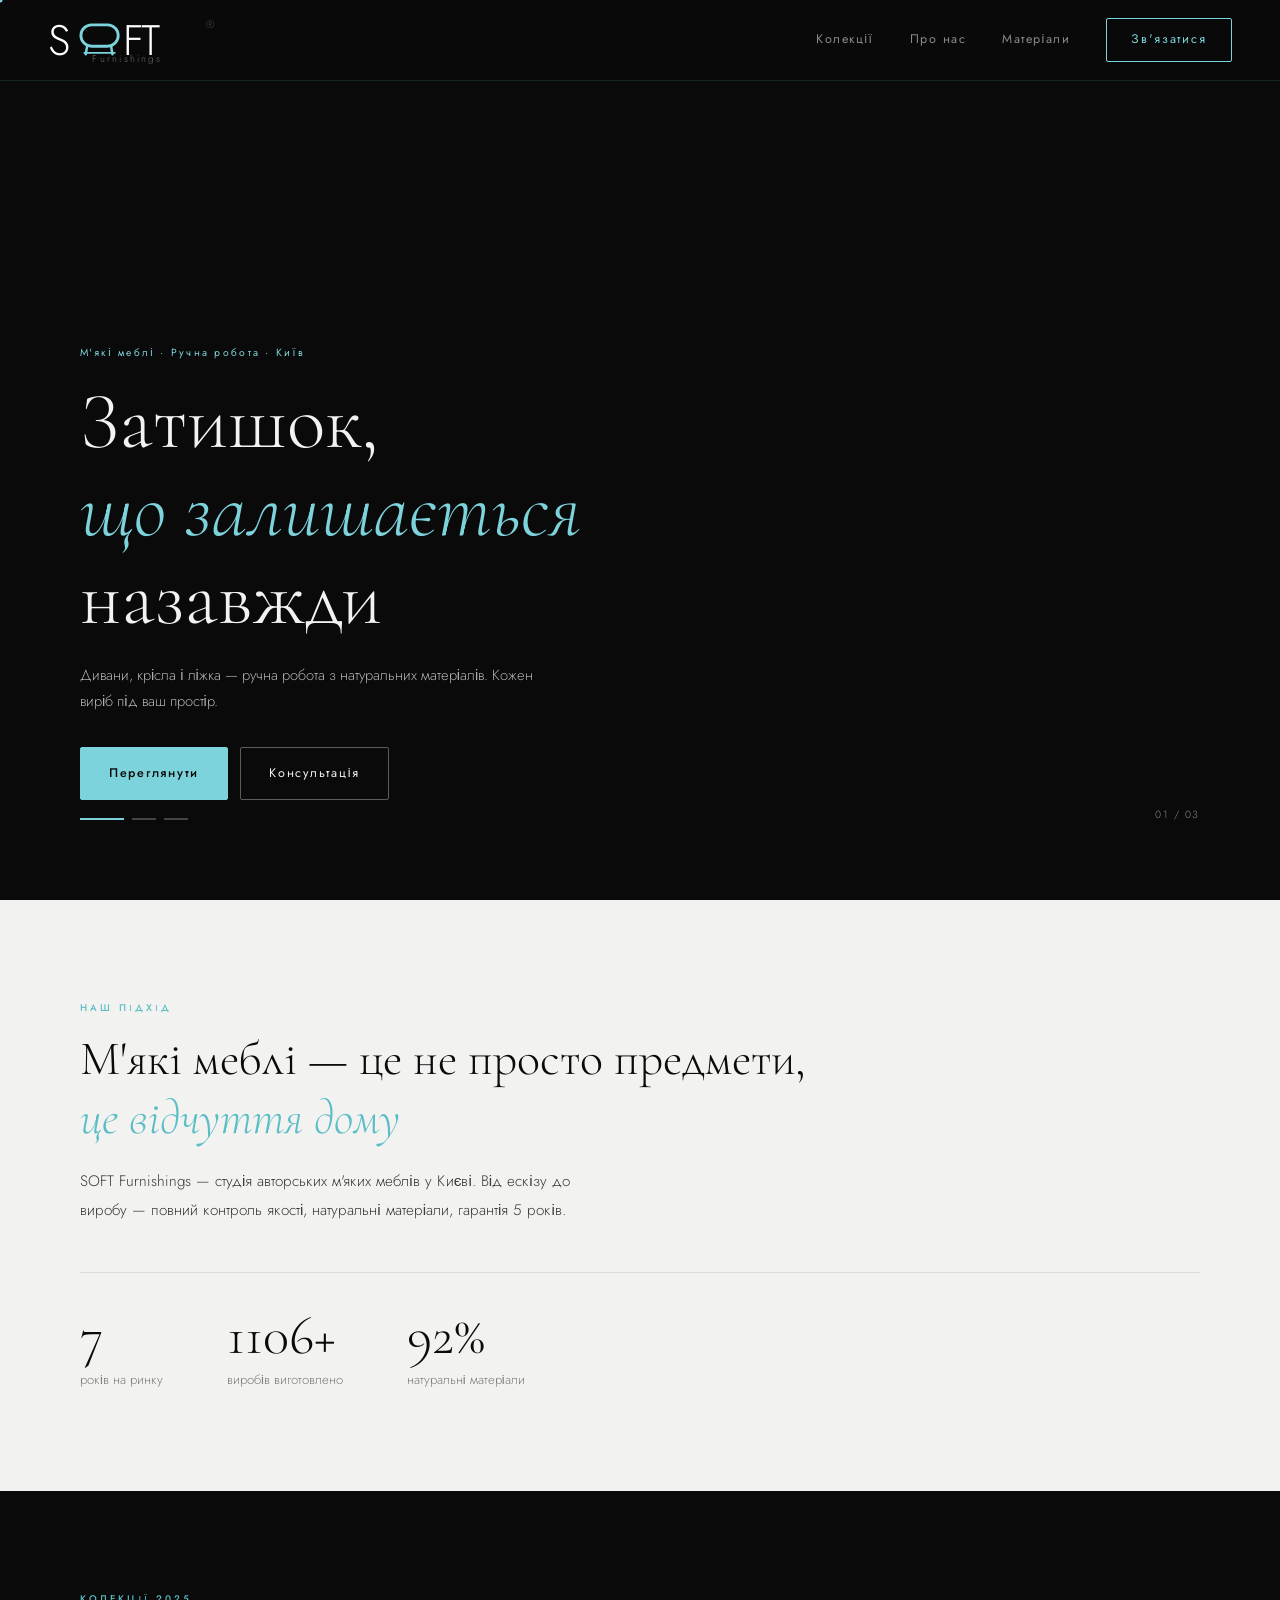
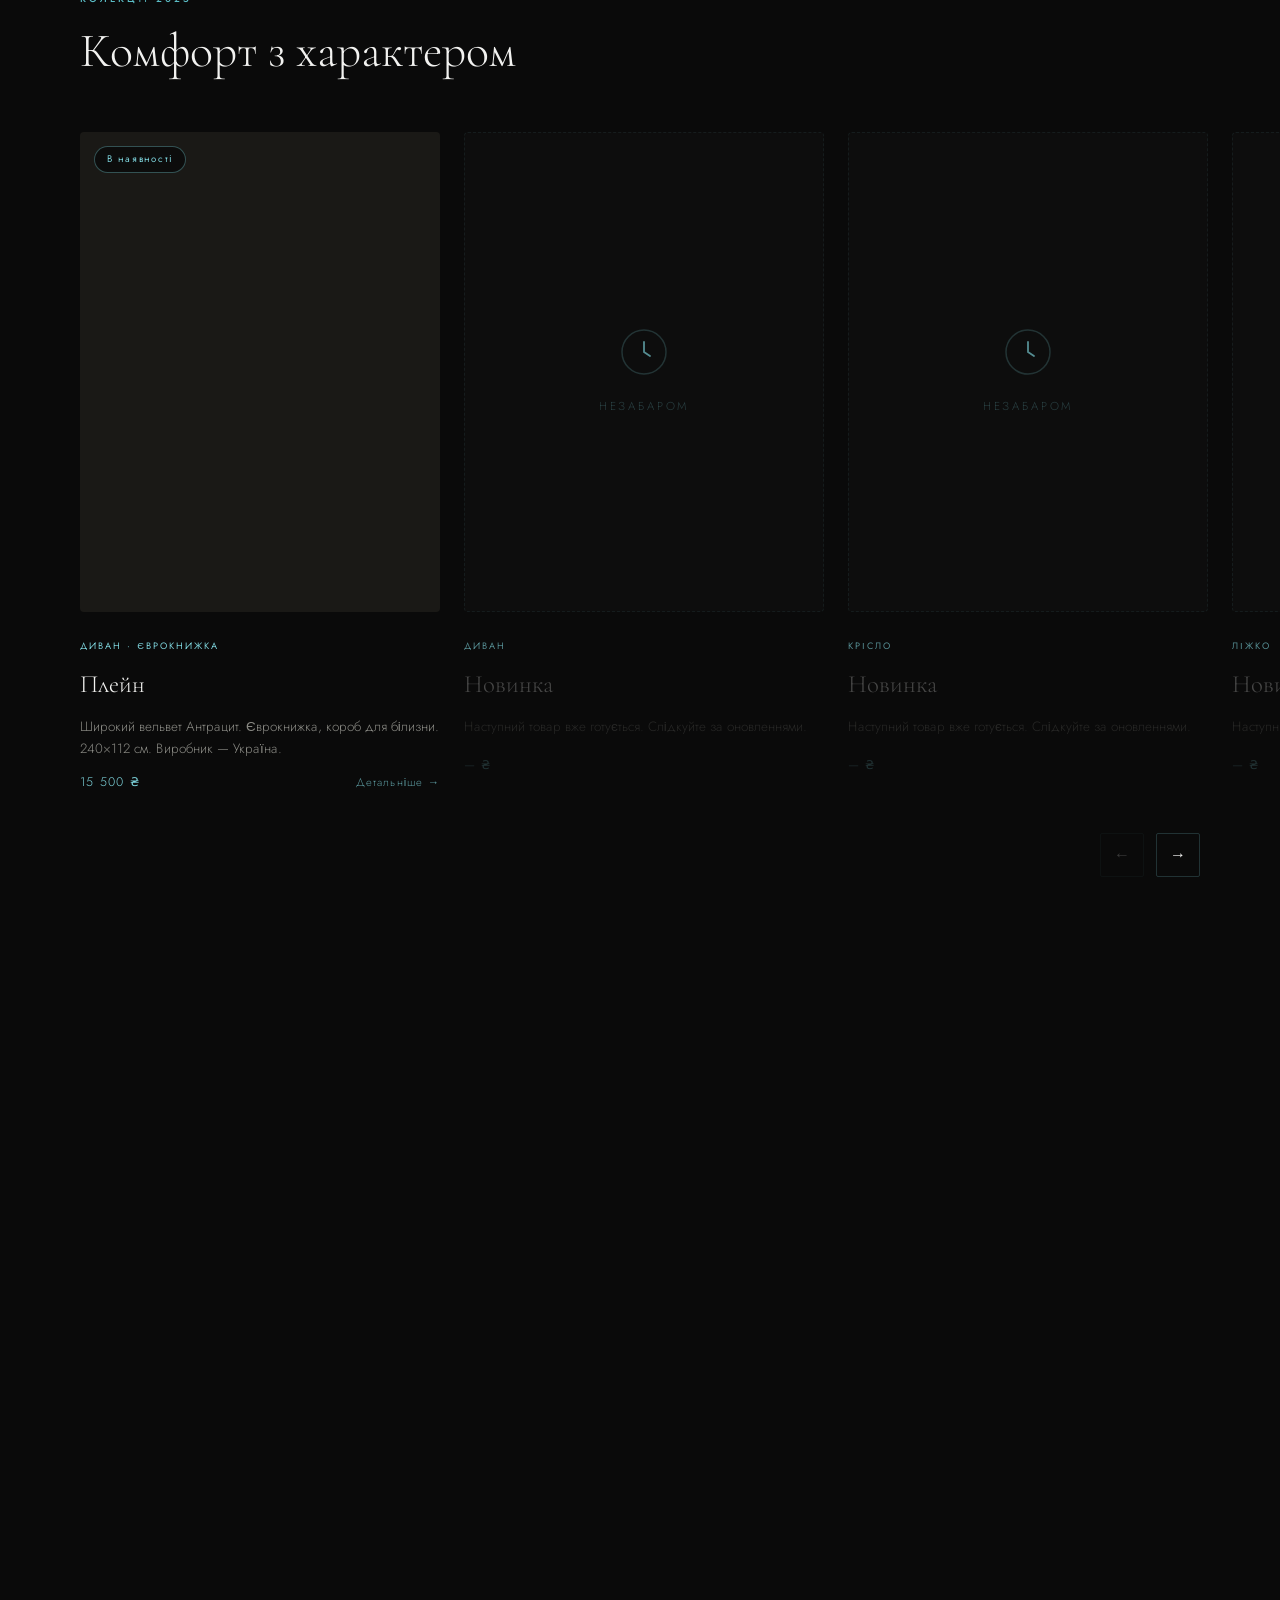
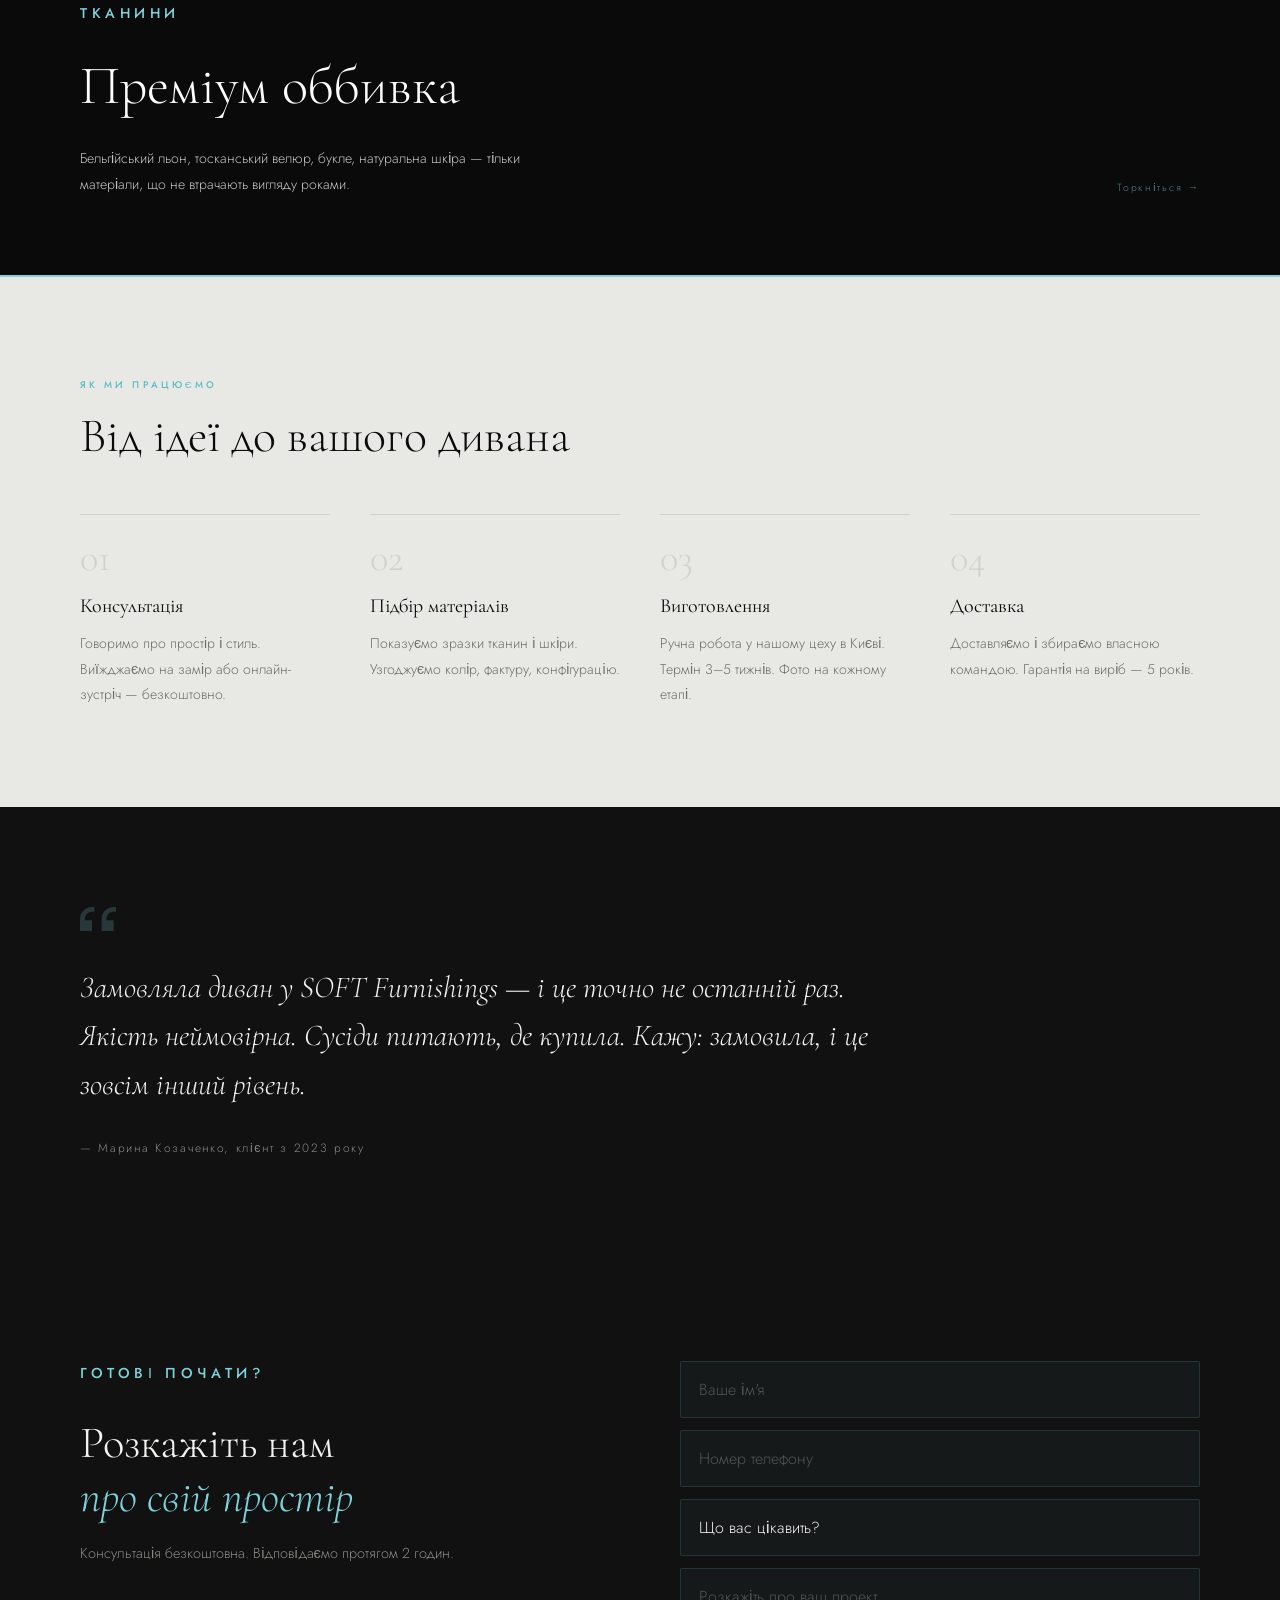
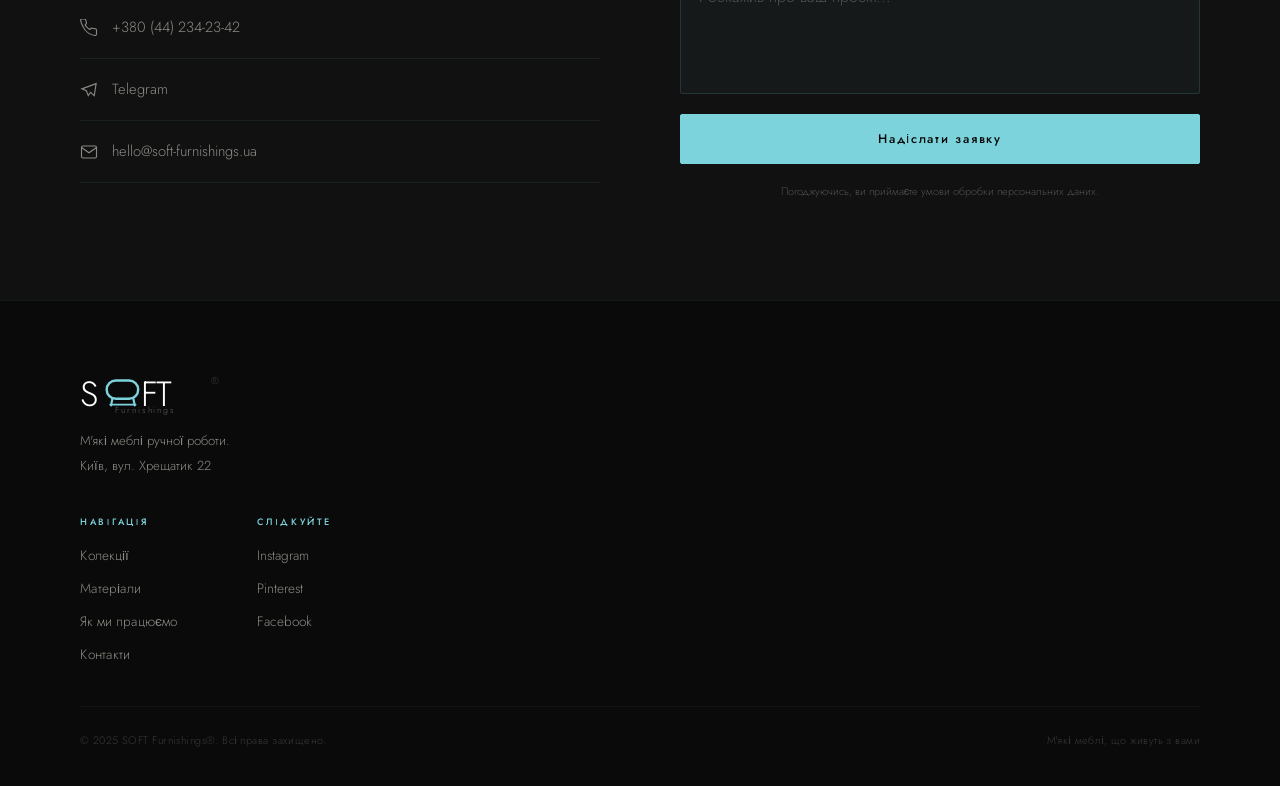
==== commit a9069337: "Add files via upload" ====
--- a/index.html
+++ b/index.html
@@ -116,7 +116,7 @@
         <!-- ✅ РЕАЛЬНИЙ ТОВАР 1 -->
         <article class="col-card col-card--link" onclick="window.location.href='products/plain/'" style="cursor:pointer">
           <div class="col-img-wrap">
-            <div class="col-img" style="background-image:url('p1.jpeg')"></div>
+            <div class="col-img" style="background-image:url('images/plain.jpeg')"></div>
             <div class="col-badge">В наявності</div>
           </div>
           <div class="col-info">
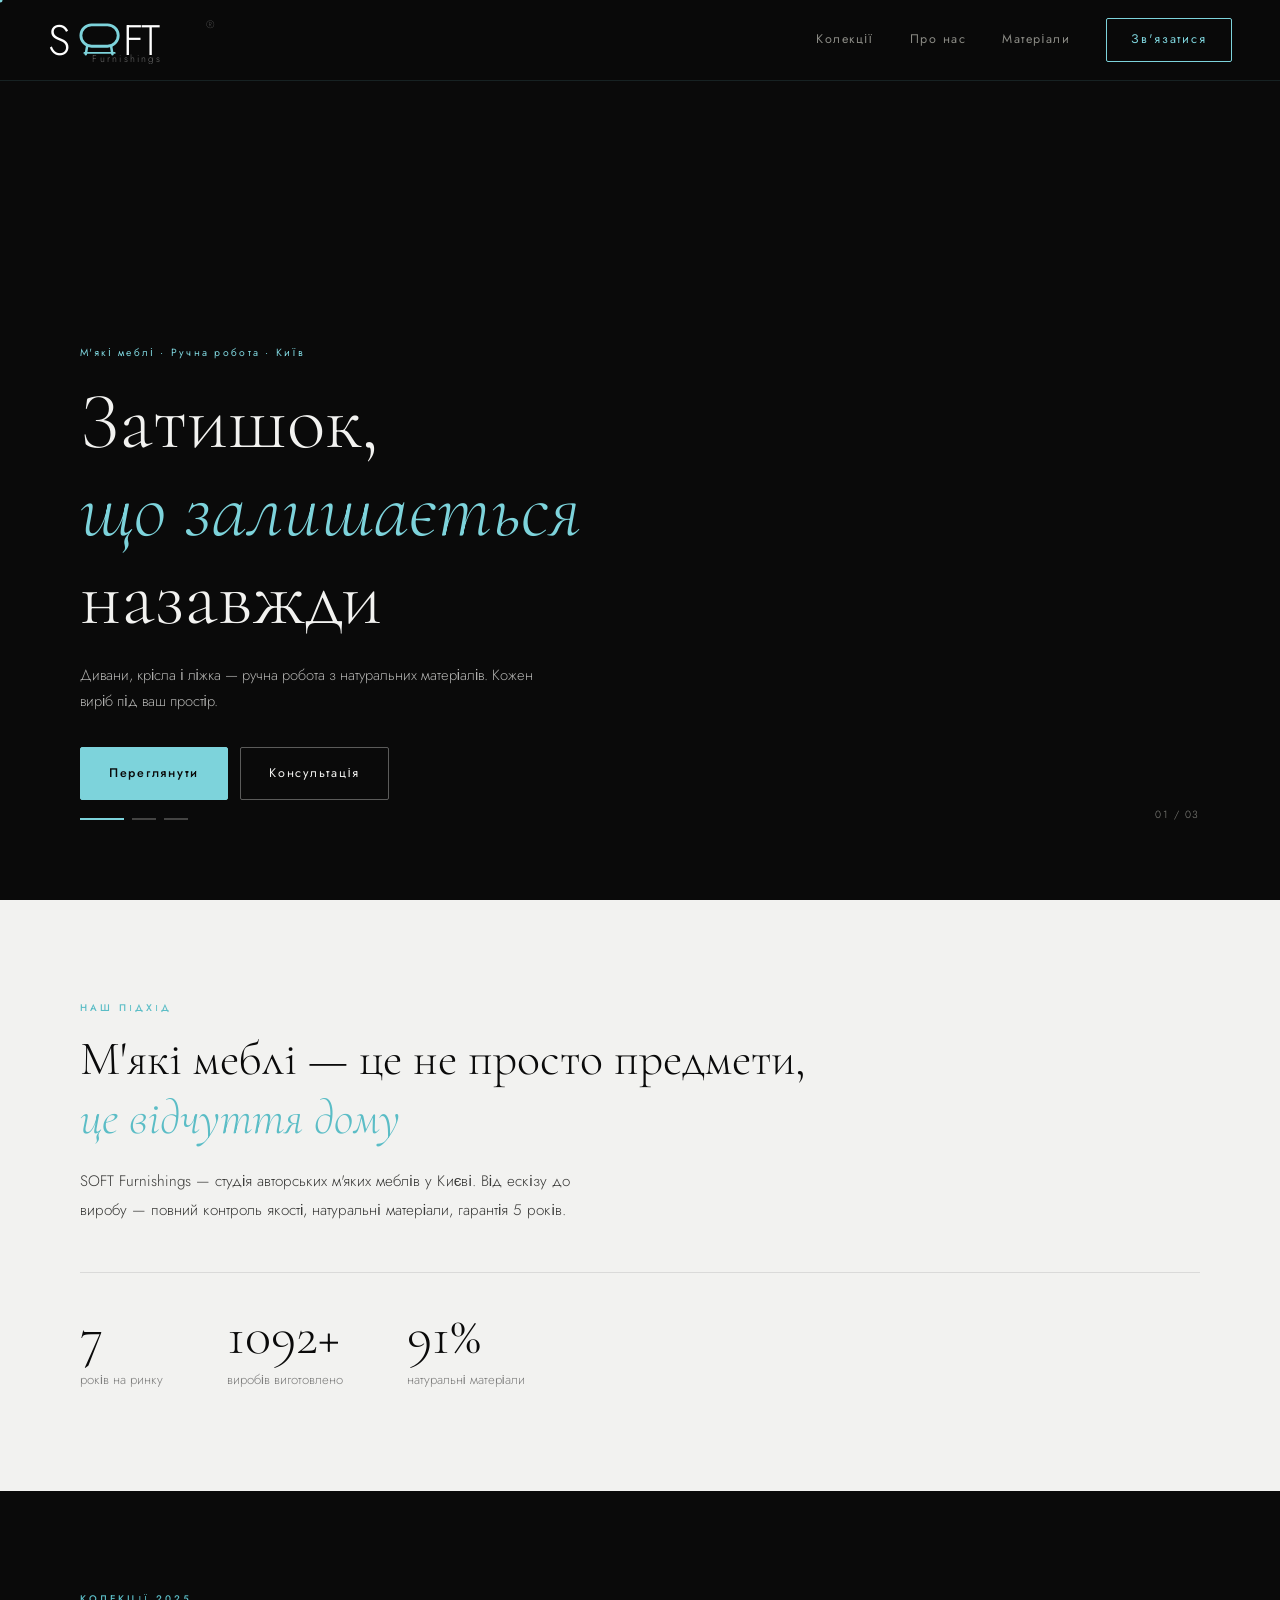
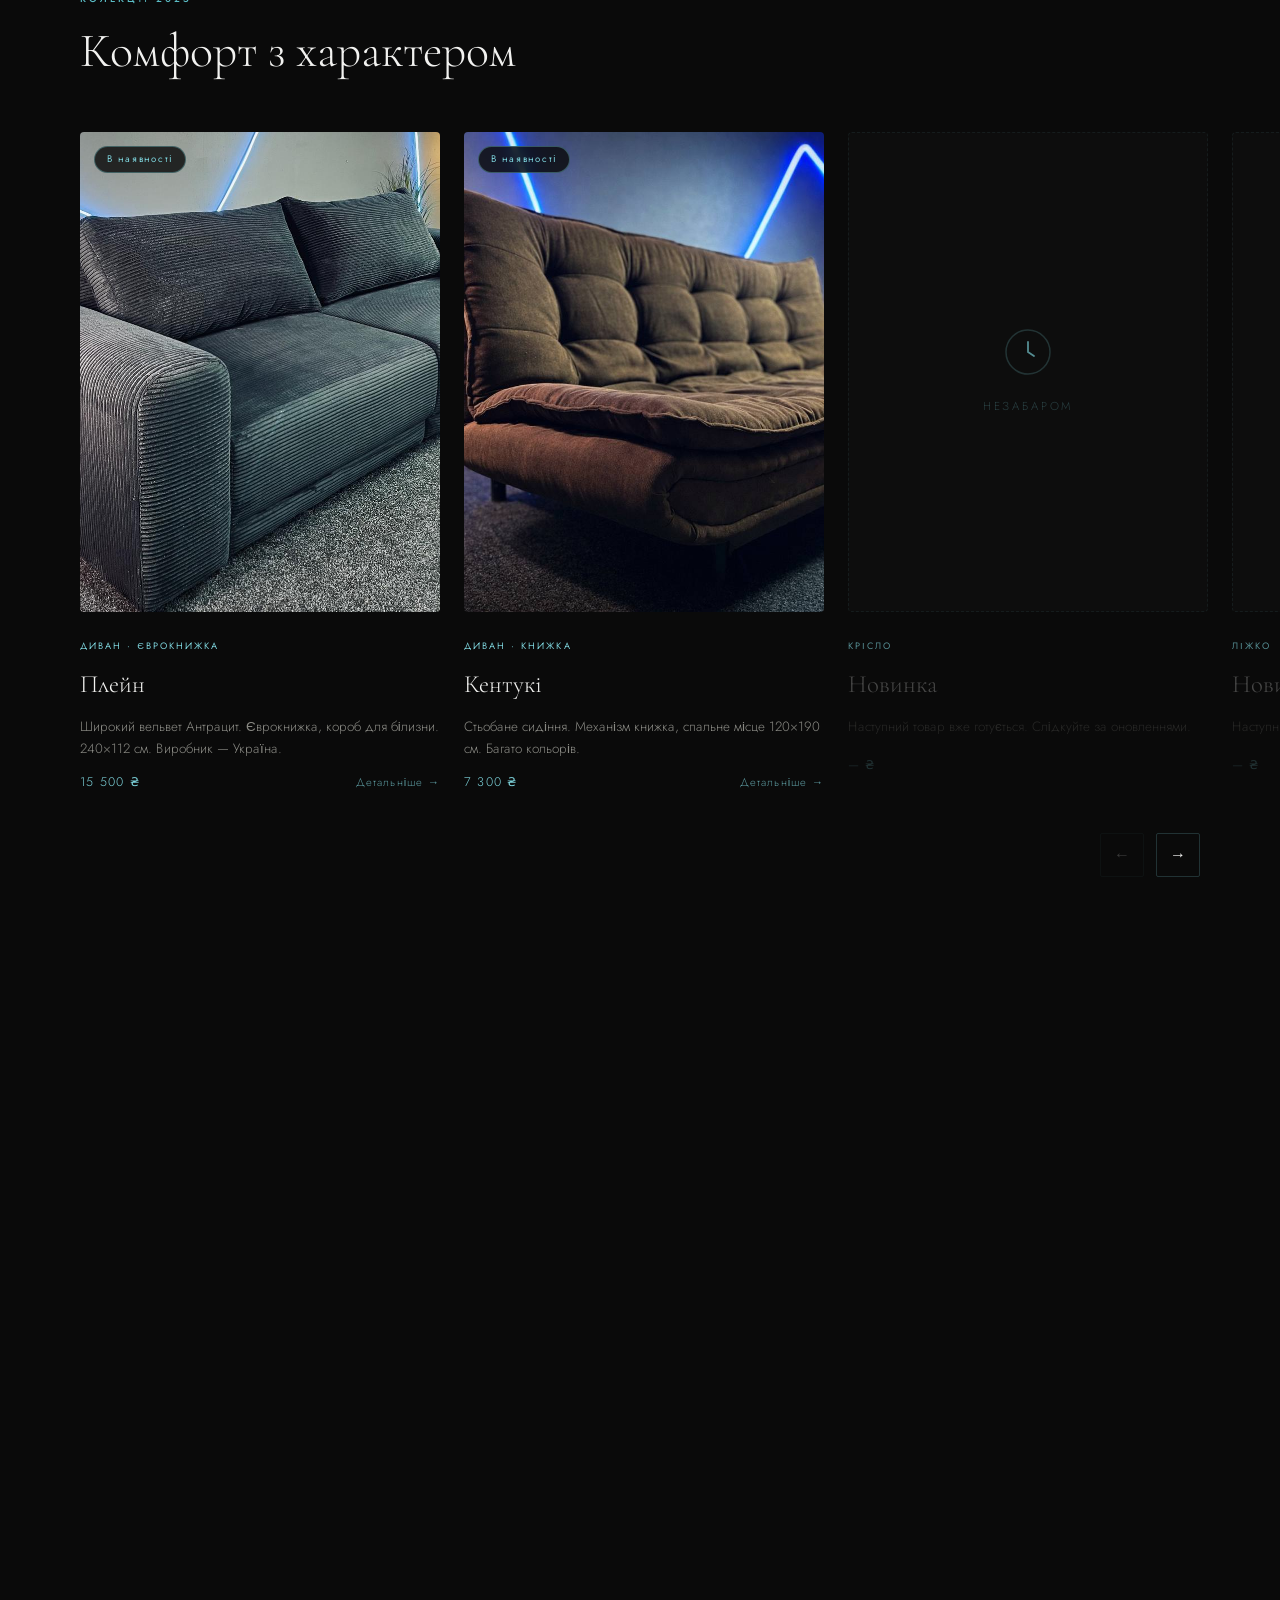
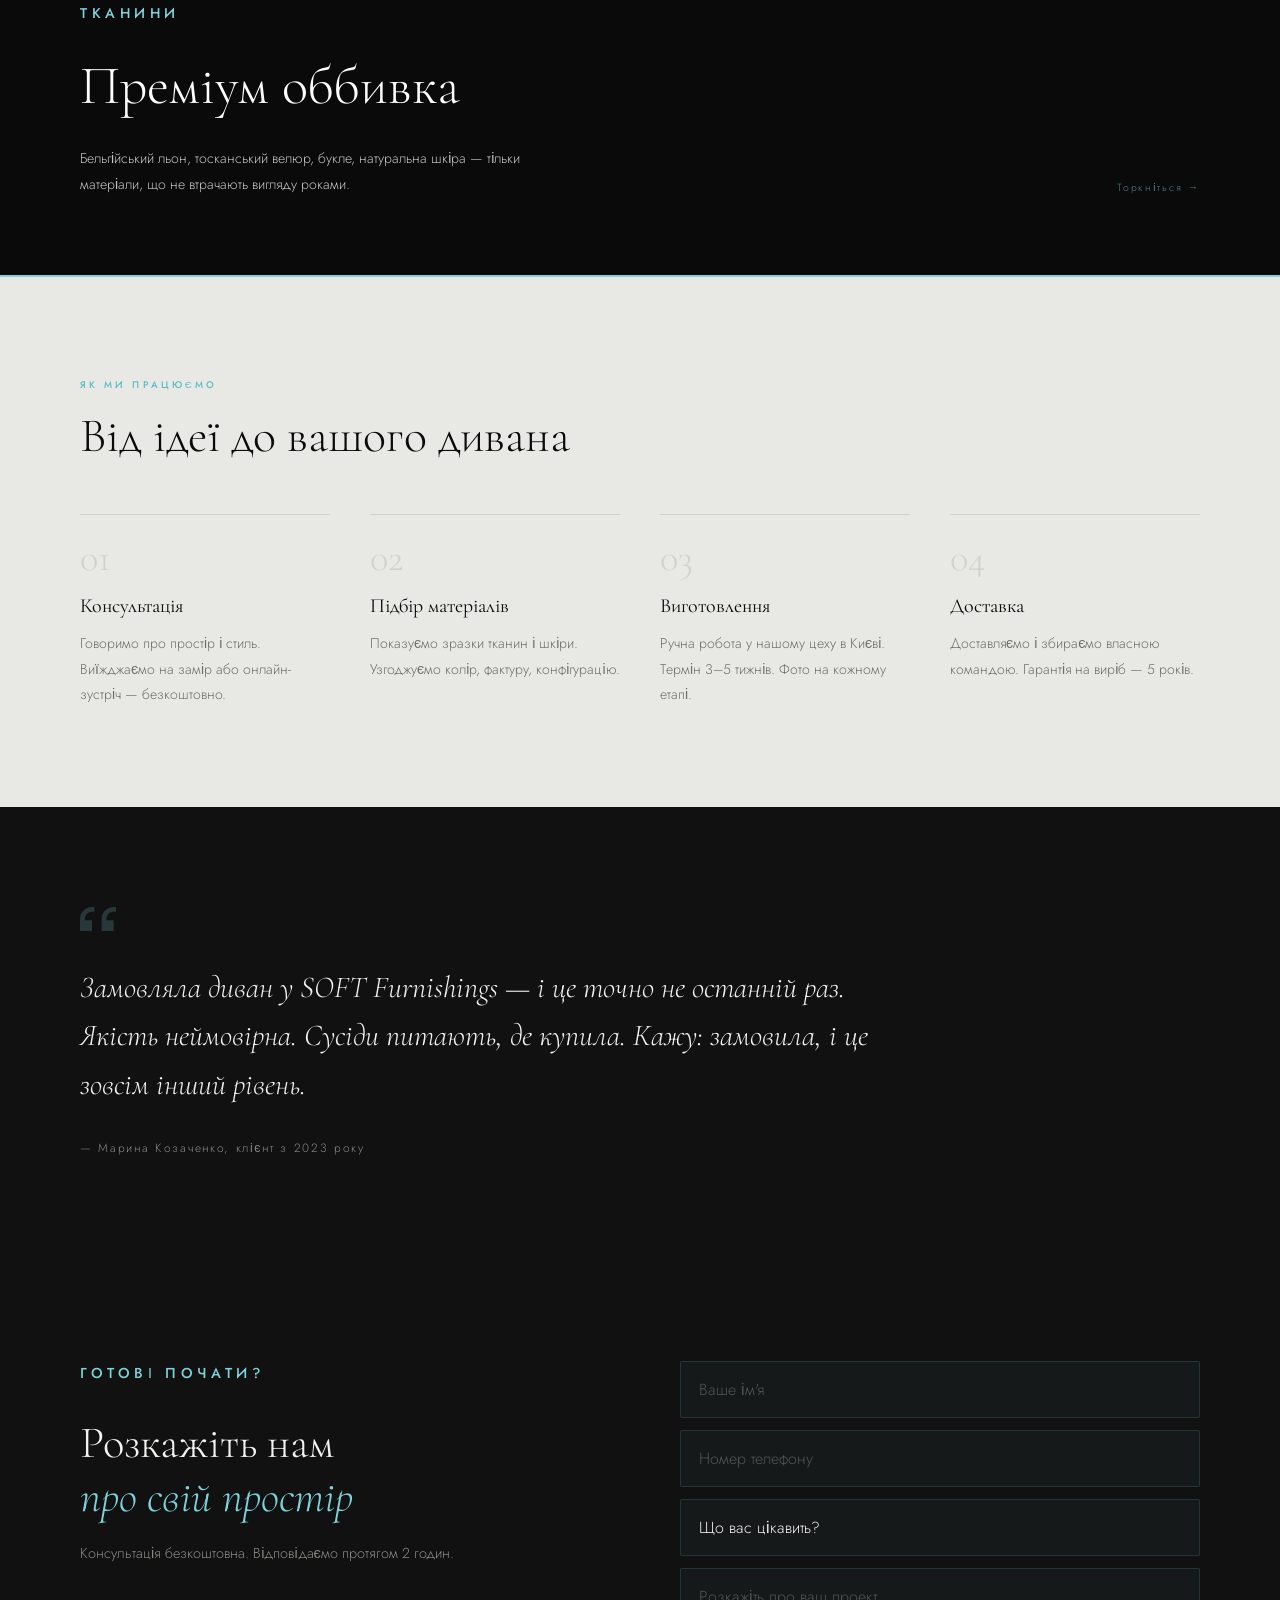
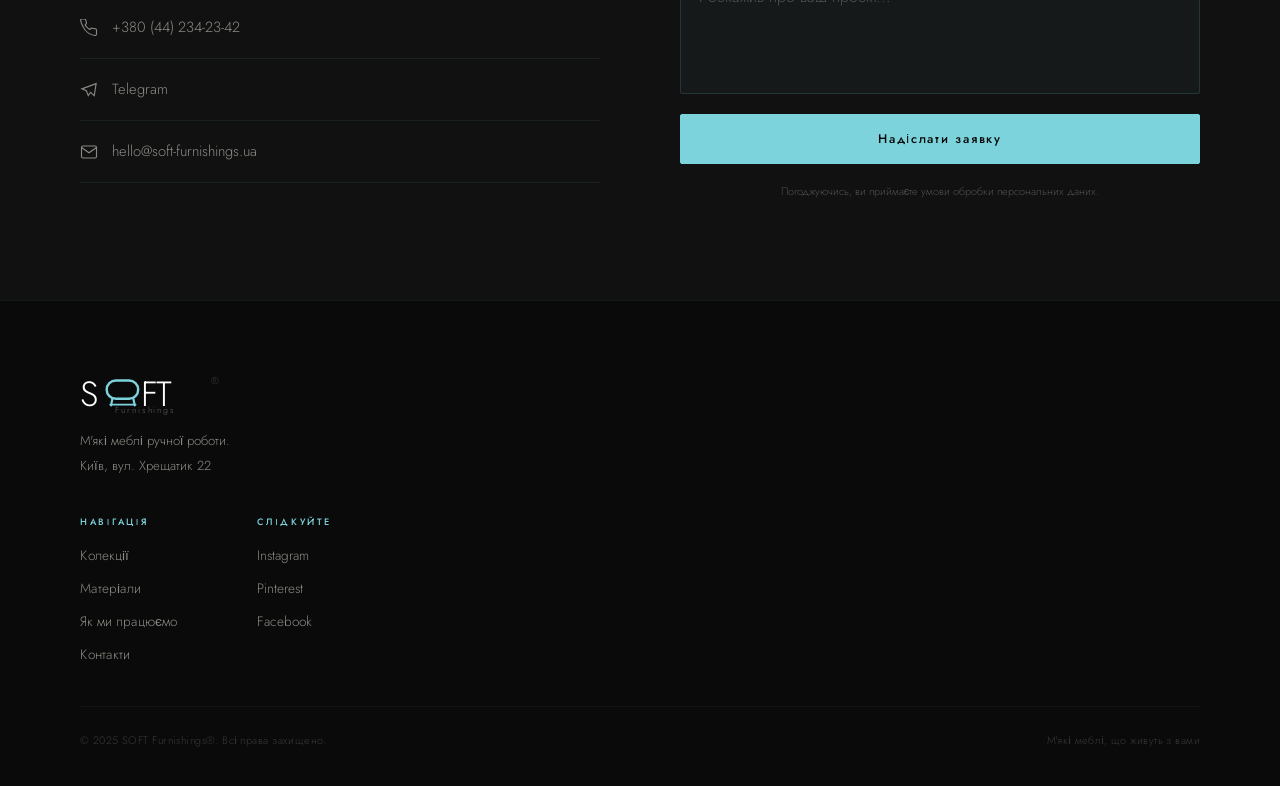
==== commit cf292b2d: "Add files via upload" ====
--- a/index.html
+++ b/index.html
@@ -130,19 +130,20 @@
           </div>
         </article>
 
-        <!-- 🔜 НЕЗАБАРОМ 2 -->
-        <article class="col-card col-card--soon">
-          <div class="col-img-wrap col-img-wrap--soon">
-            <div class="soon-icon">
-              <svg viewBox="0 0 48 48" fill="none"><circle cx="24" cy="24" r="22" stroke="#7dd3db" stroke-width="1.5" opacity="0.3"/><path d="M24 14v10l6 4" stroke="#7dd3db" stroke-width="1.8" stroke-linecap="round"/></svg>
+        <!-- ✅ РЕАЛЬНИЙ ТОВАР 2 -->
+        <article class="col-card col-card--link" onclick="window.location.href='products/kentucky/'" style="cursor:pointer">
+          <div class="col-img-wrap">
+            <div class="col-img" style="background-image:url('images/kentucky.jpeg')"></div>
+            <div class="col-badge">В наявності</div>
+          </div>
+          <div class="col-info">
+            <span class="col-tag">Диван · Книжка</span>
+            <h3>Кентукі</h3>
+            <p>Стьобане сидіння. Механізм книжка, спальне місце 120×190 см. Багато кольорів.</p>
+            <div class="col-bottom">
+              <span class="col-price">7 300 ₴</span>
+              <span class="col-link-hint">Детальніше →</span>
             </div>
-            <p class="soon-text">Незабаром</p>
-          </div>
-          <div class="col-info">
-            <span class="col-tag">Диван</span>
-            <h3 style="opacity:0.4">Новинка</h3>
-            <p style="opacity:0.35">Наступний товар вже готується. Слідкуйте за оновленнями.</p>
-            <span class="col-price" style="opacity:0.3">— ₴</span>
           </div>
         </article>
 
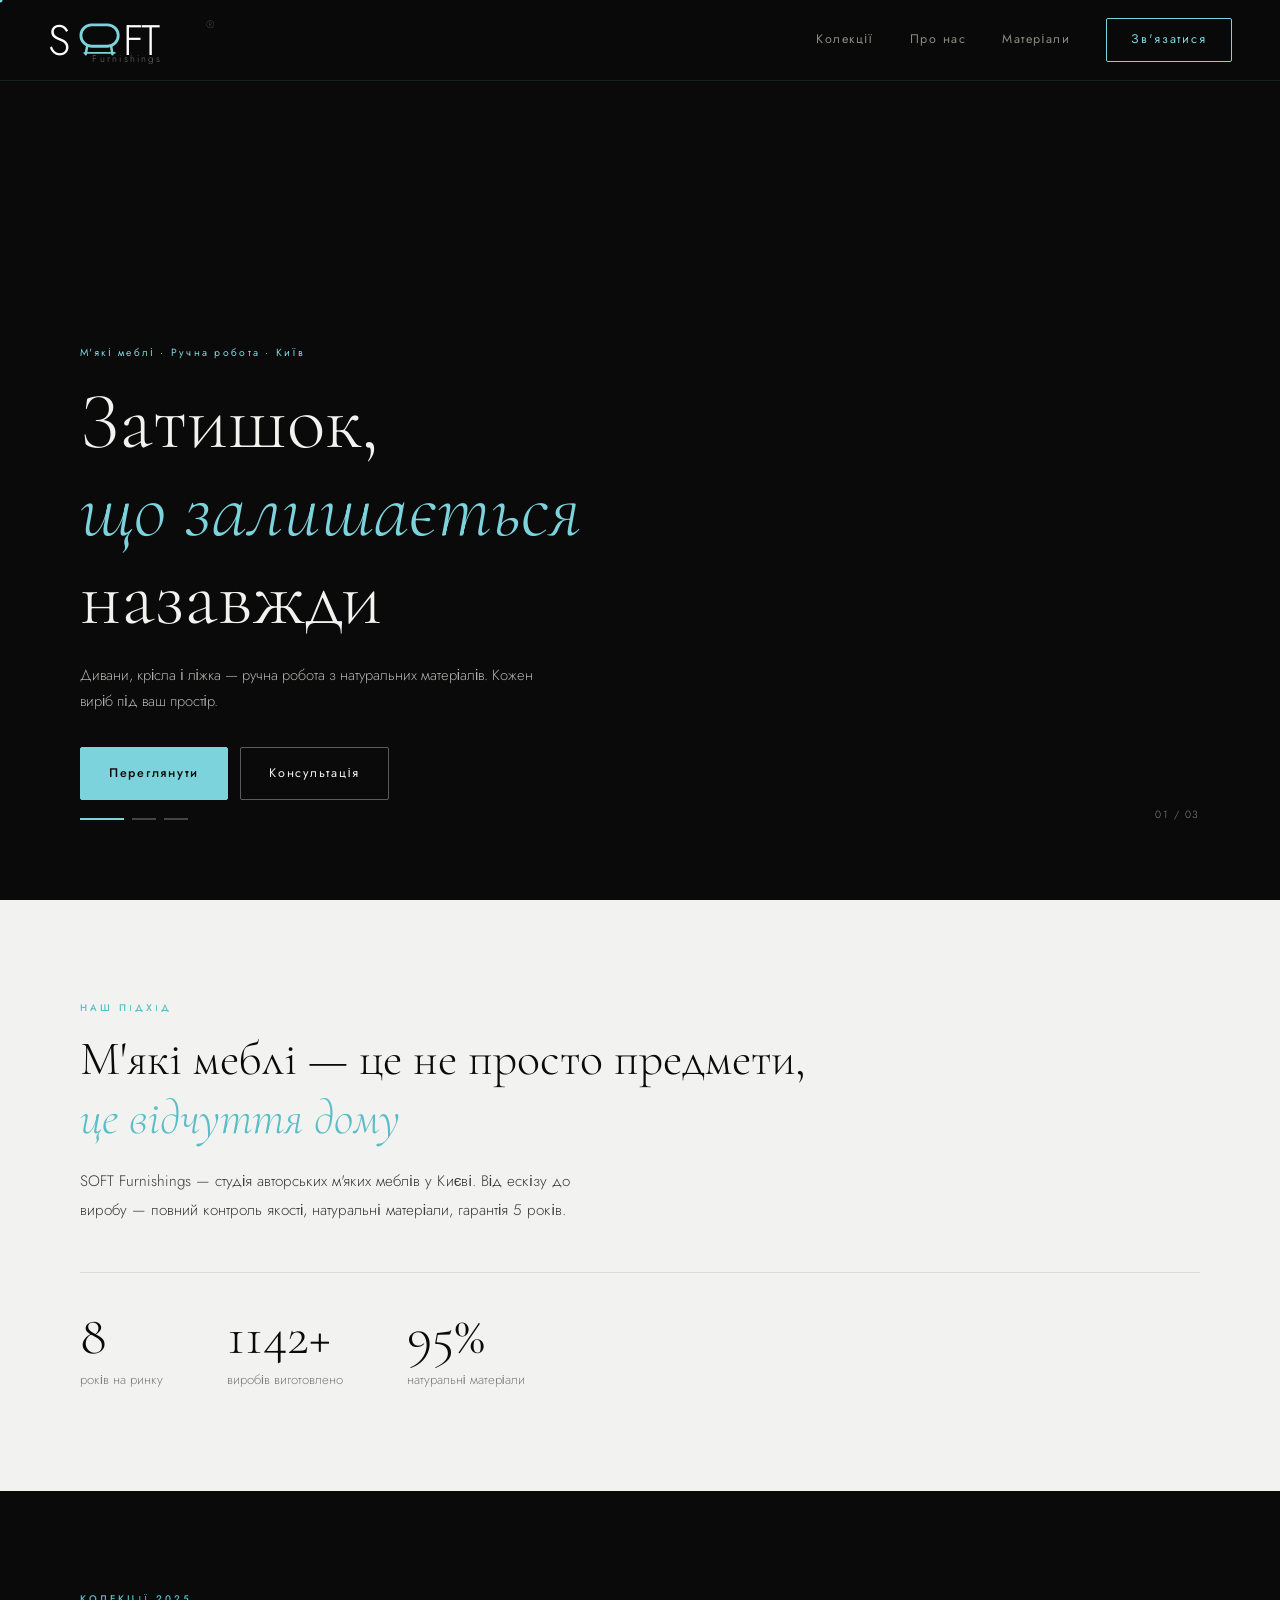
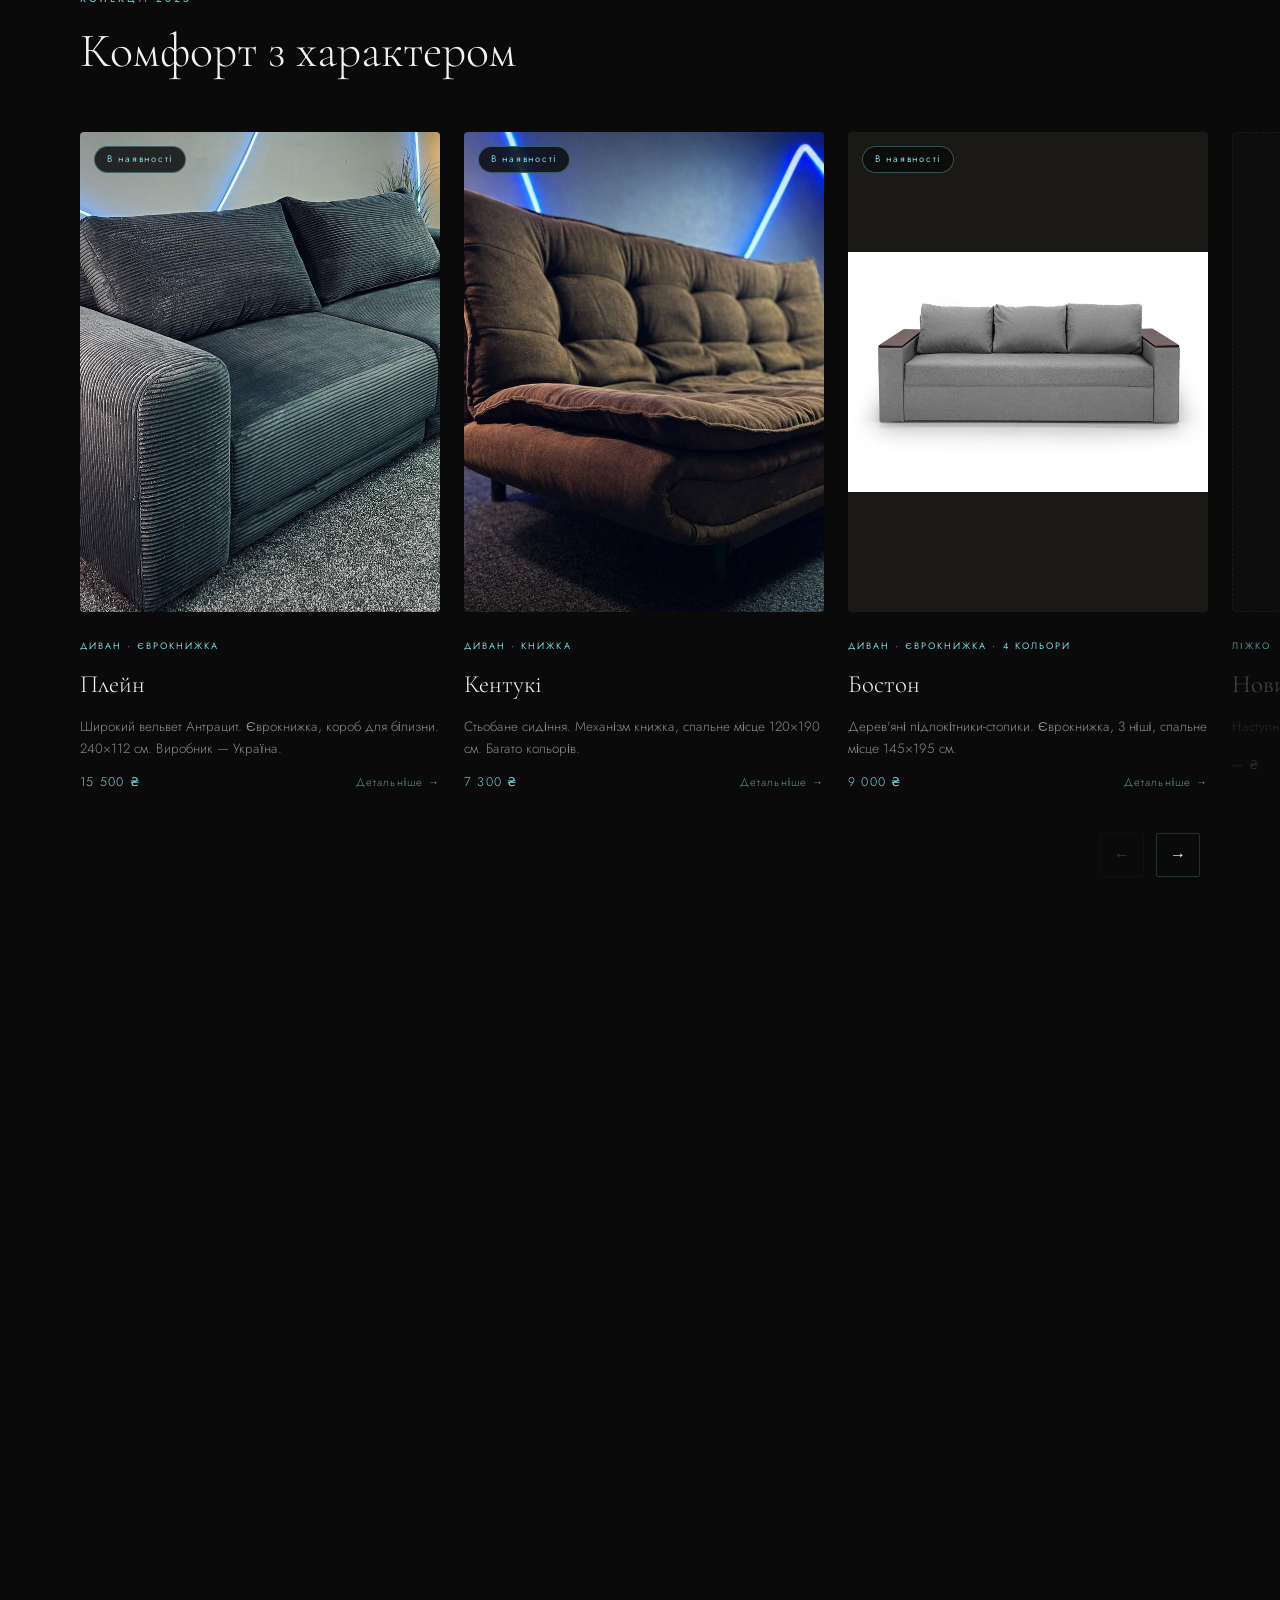
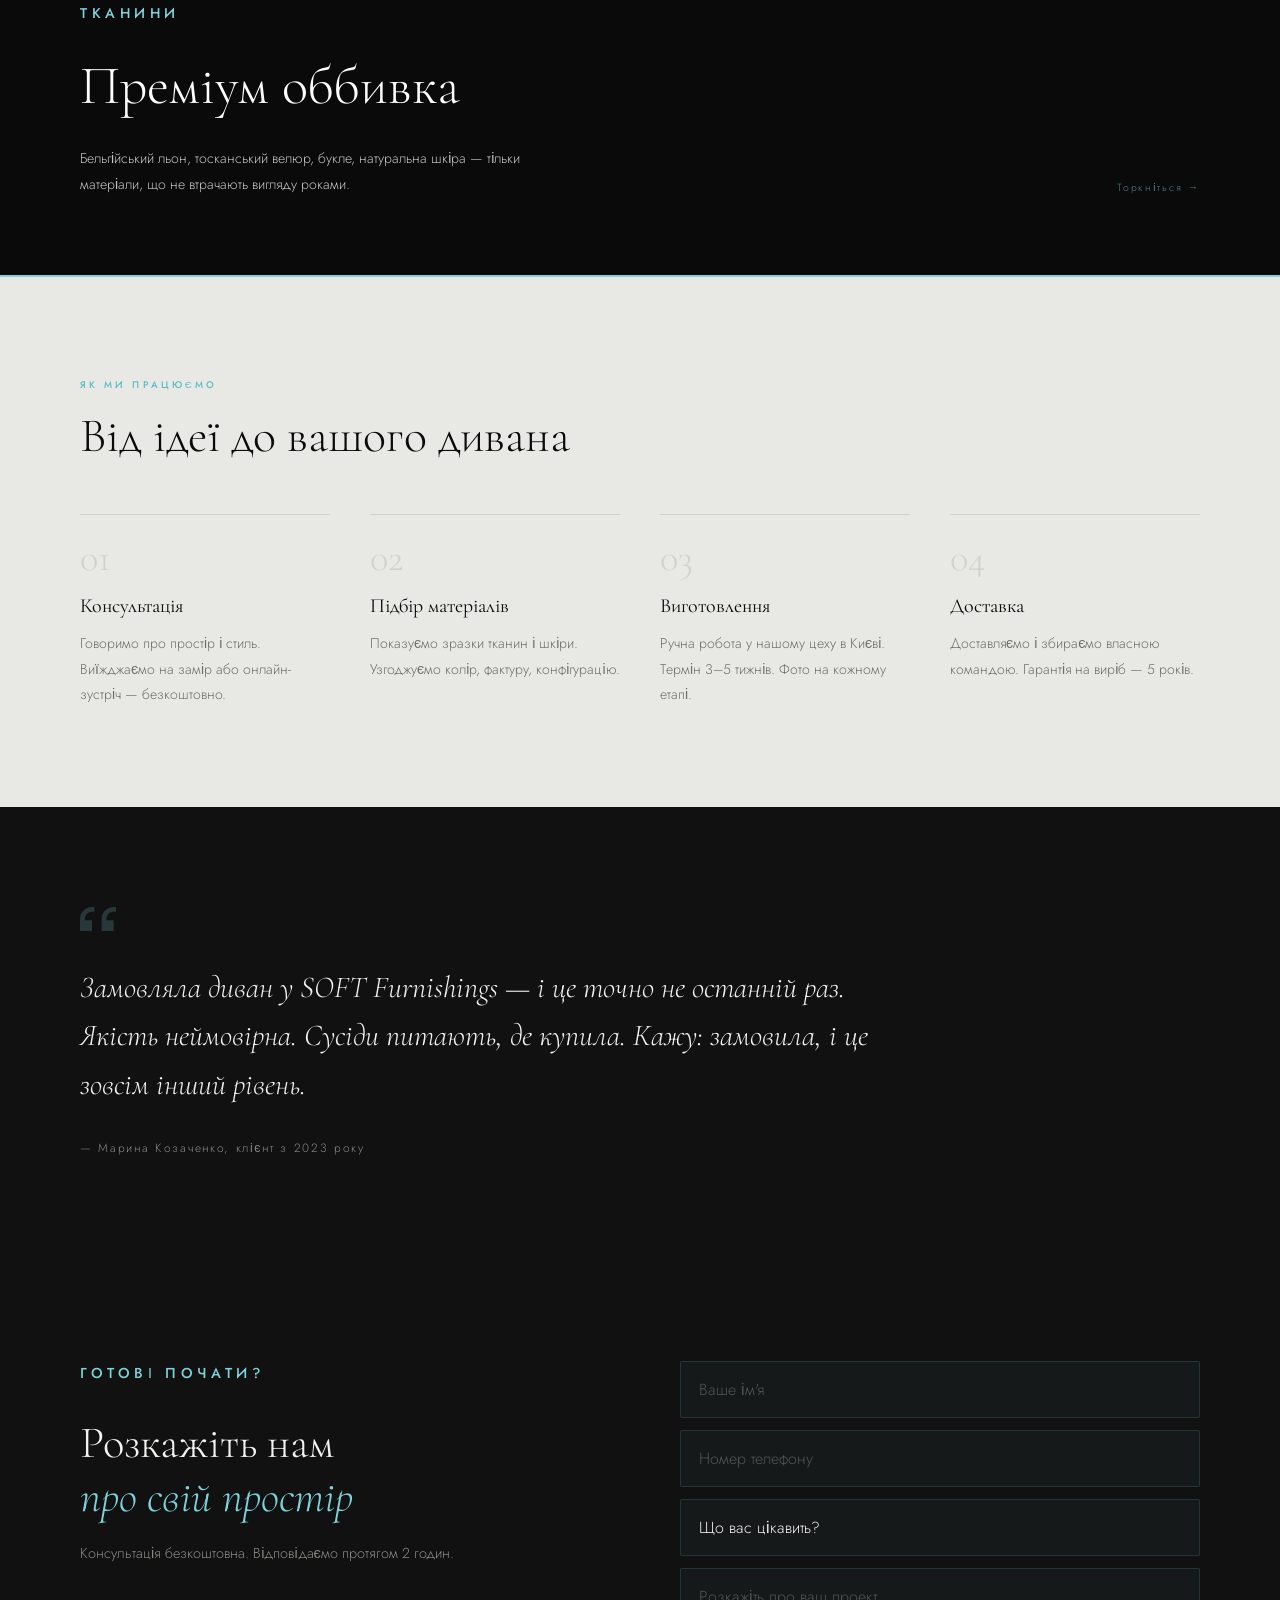
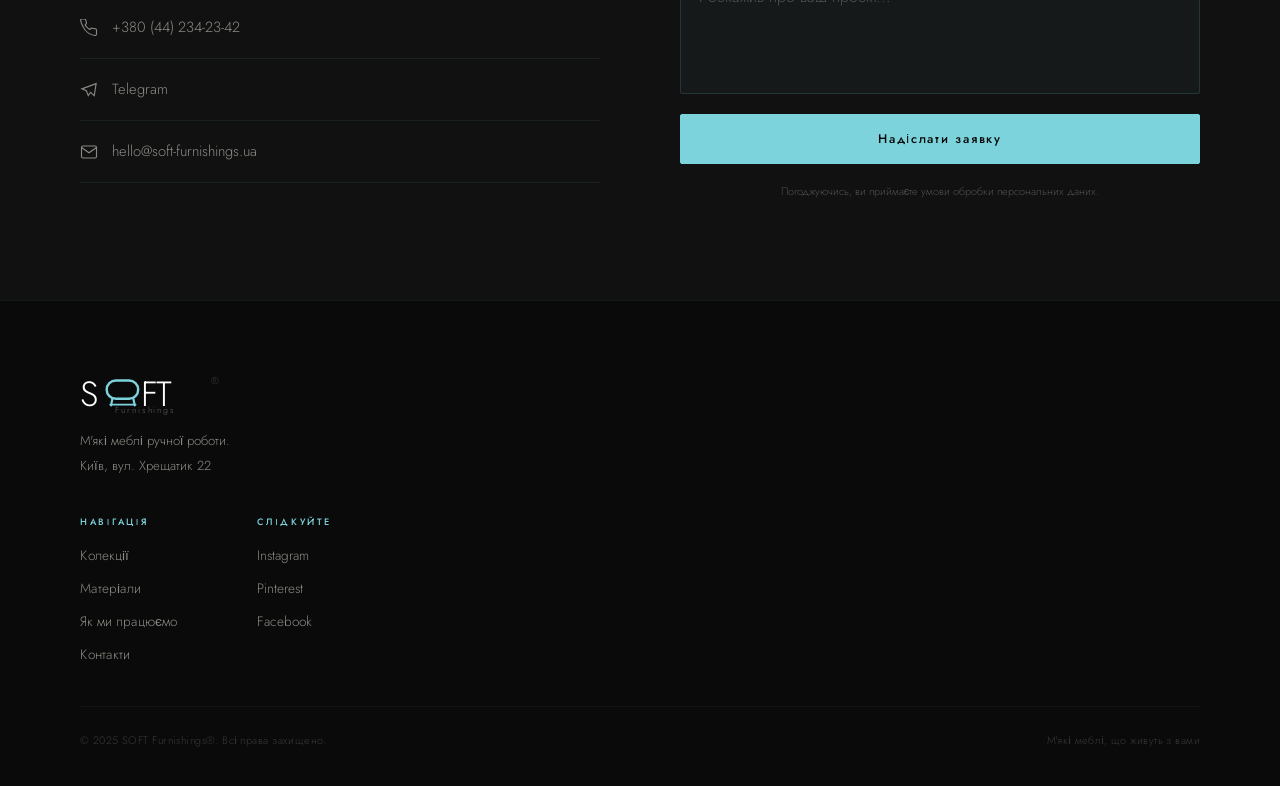
==== commit 67f85338: "Add files via upload" ====
--- a/index.html
+++ b/index.html
@@ -147,19 +147,20 @@
           </div>
         </article>
 
-        <!-- 🔜 НЕЗАБАРОМ 3 -->
-        <article class="col-card col-card--soon">
-          <div class="col-img-wrap col-img-wrap--soon">
-            <div class="soon-icon">
-              <svg viewBox="0 0 48 48" fill="none"><circle cx="24" cy="24" r="22" stroke="#7dd3db" stroke-width="1.5" opacity="0.3"/><path d="M24 14v10l6 4" stroke="#7dd3db" stroke-width="1.8" stroke-linecap="round"/></svg>
+        <!-- ✅ РЕАЛЬНИЙ ТОВАР 3 -->
+        <article class="col-card col-card--link" onclick="window.location.href='products/boston/'" style="cursor:pointer">
+          <div class="col-img-wrap">
+            <div class="col-img" style="background-image:url('images/boston.jpeg');background-color:#f5f5f5;background-size:contain;background-repeat:no-repeat"></div>
+            <div class="col-badge">В наявності</div>
+          </div>
+          <div class="col-info">
+            <span class="col-tag">Диван · Єврокнижка · 4 кольори</span>
+            <h3>Бостон</h3>
+            <p>Дерев'яні підлокітники-столики. Єврокнижка, 3 ніші, спальне місце 145×195 см.</p>
+            <div class="col-bottom">
+              <span class="col-price">9 000 ₴</span>
+              <span class="col-link-hint">Детальніше →</span>
             </div>
-            <p class="soon-text">Незабаром</p>
-          </div>
-          <div class="col-info">
-            <span class="col-tag">Крісло</span>
-            <h3 style="opacity:0.4">Новинка</h3>
-            <p style="opacity:0.35">Наступний товар вже готується. Слідкуйте за оновленнями.</p>
-            <span class="col-price" style="opacity:0.3">— ₴</span>
           </div>
         </article>
 
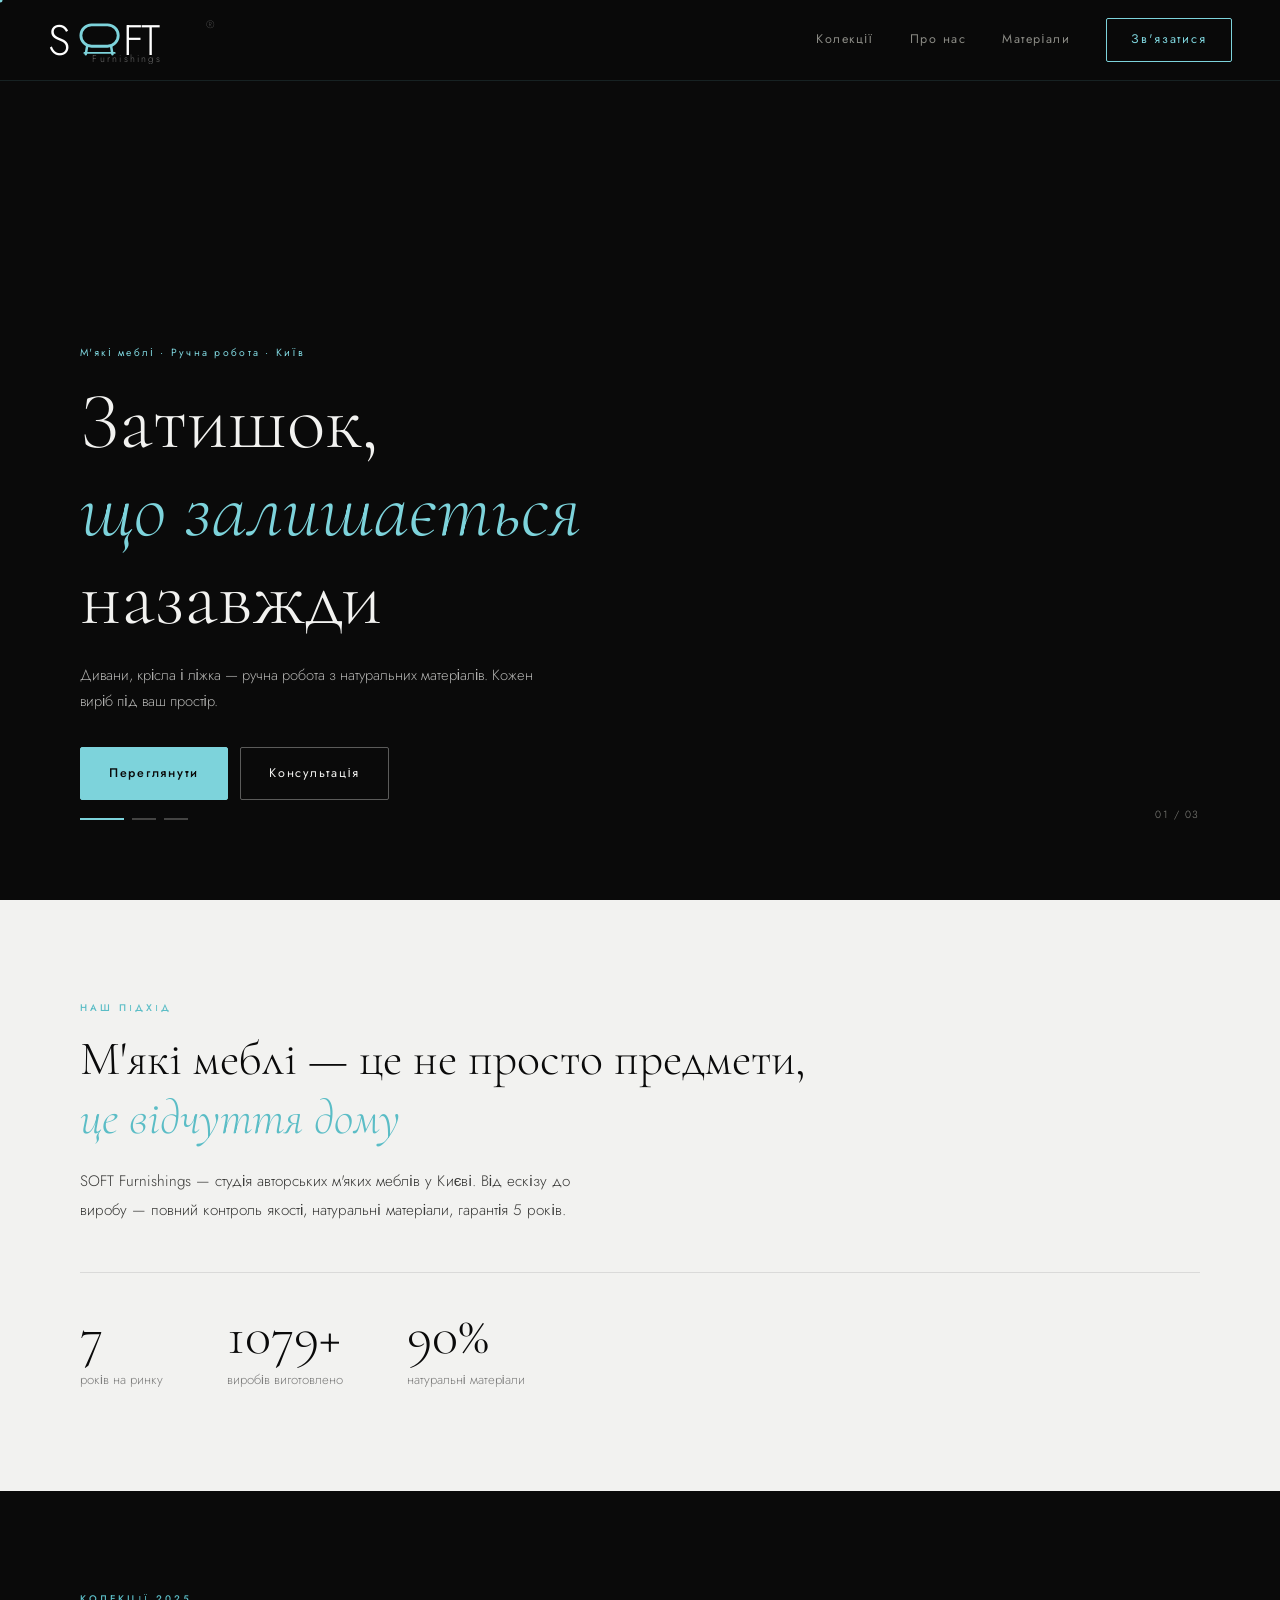
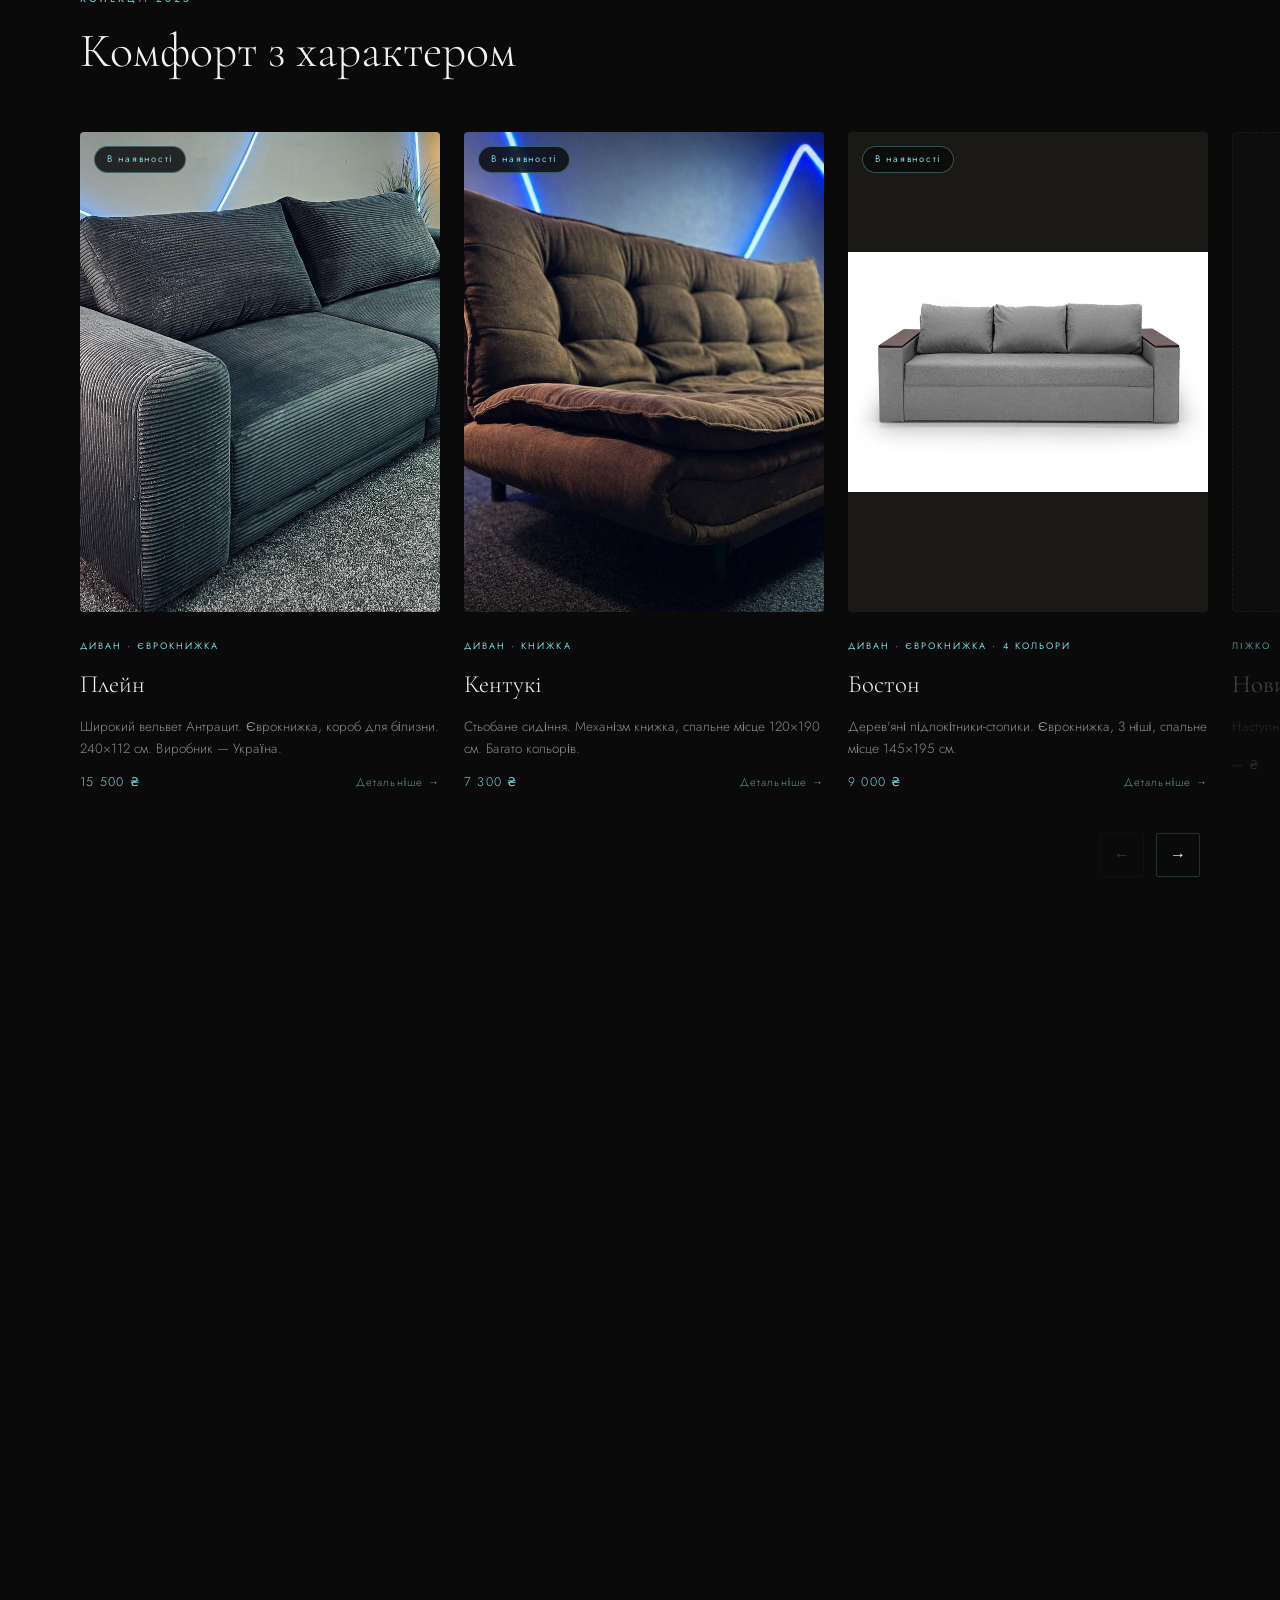
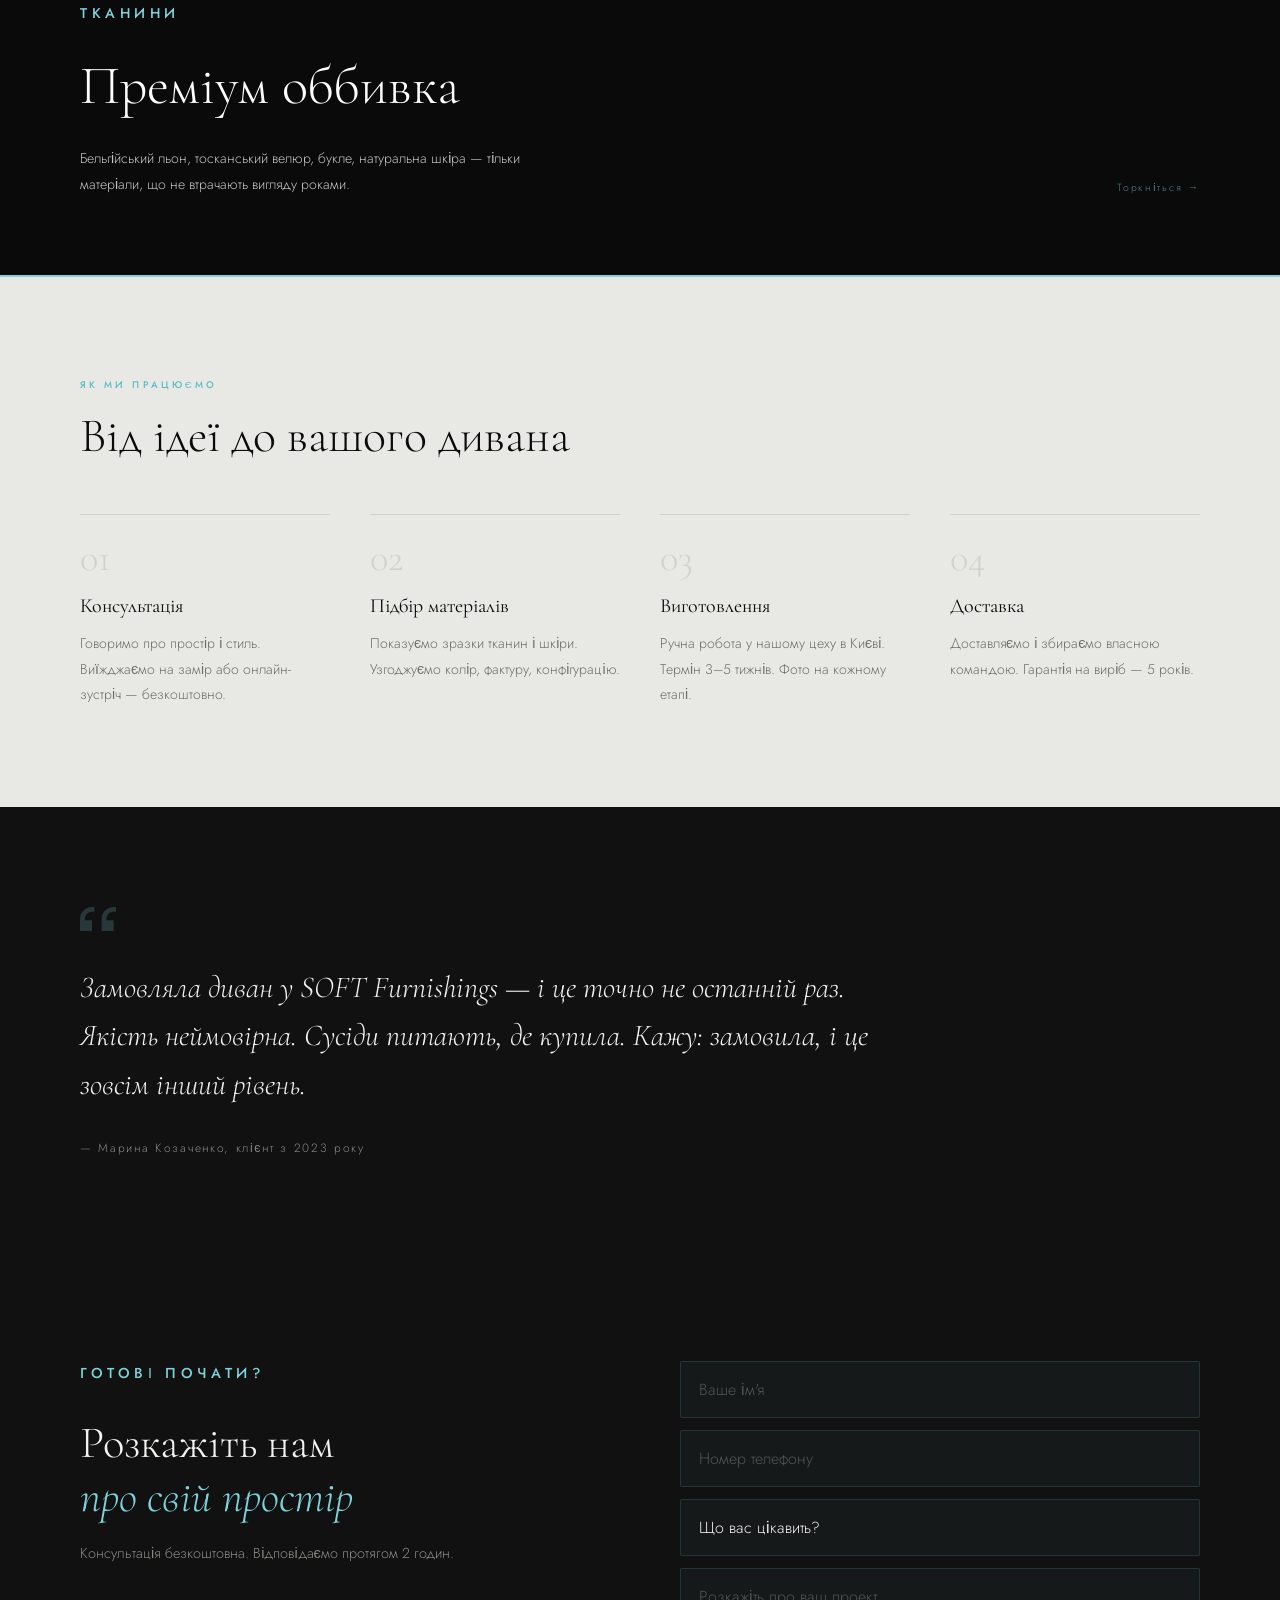
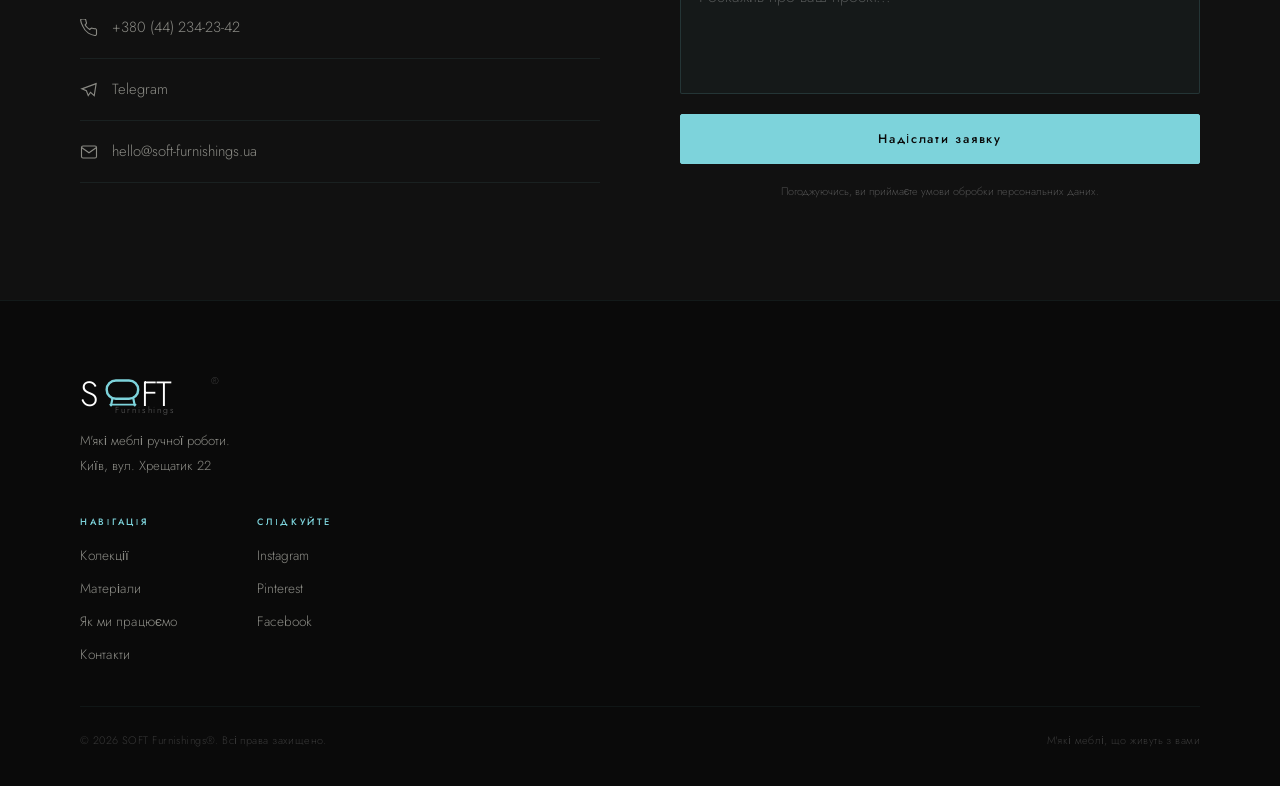
==== commit e217fb22: "Add files via upload" ====
--- a/index.html
+++ b/index.html
@@ -346,7 +346,7 @@
       </div>
     </div>
     <div class="footer-bottom">
-      <span>© 2025 SOFT Furnishings®. Всі права захищено.</span>
+      <span>© 2026 SOFT Furnishings®. Всі права захищено.</span>
       <span>М'які меблі, що живуть з вами</span>
     </div>
   </footer>
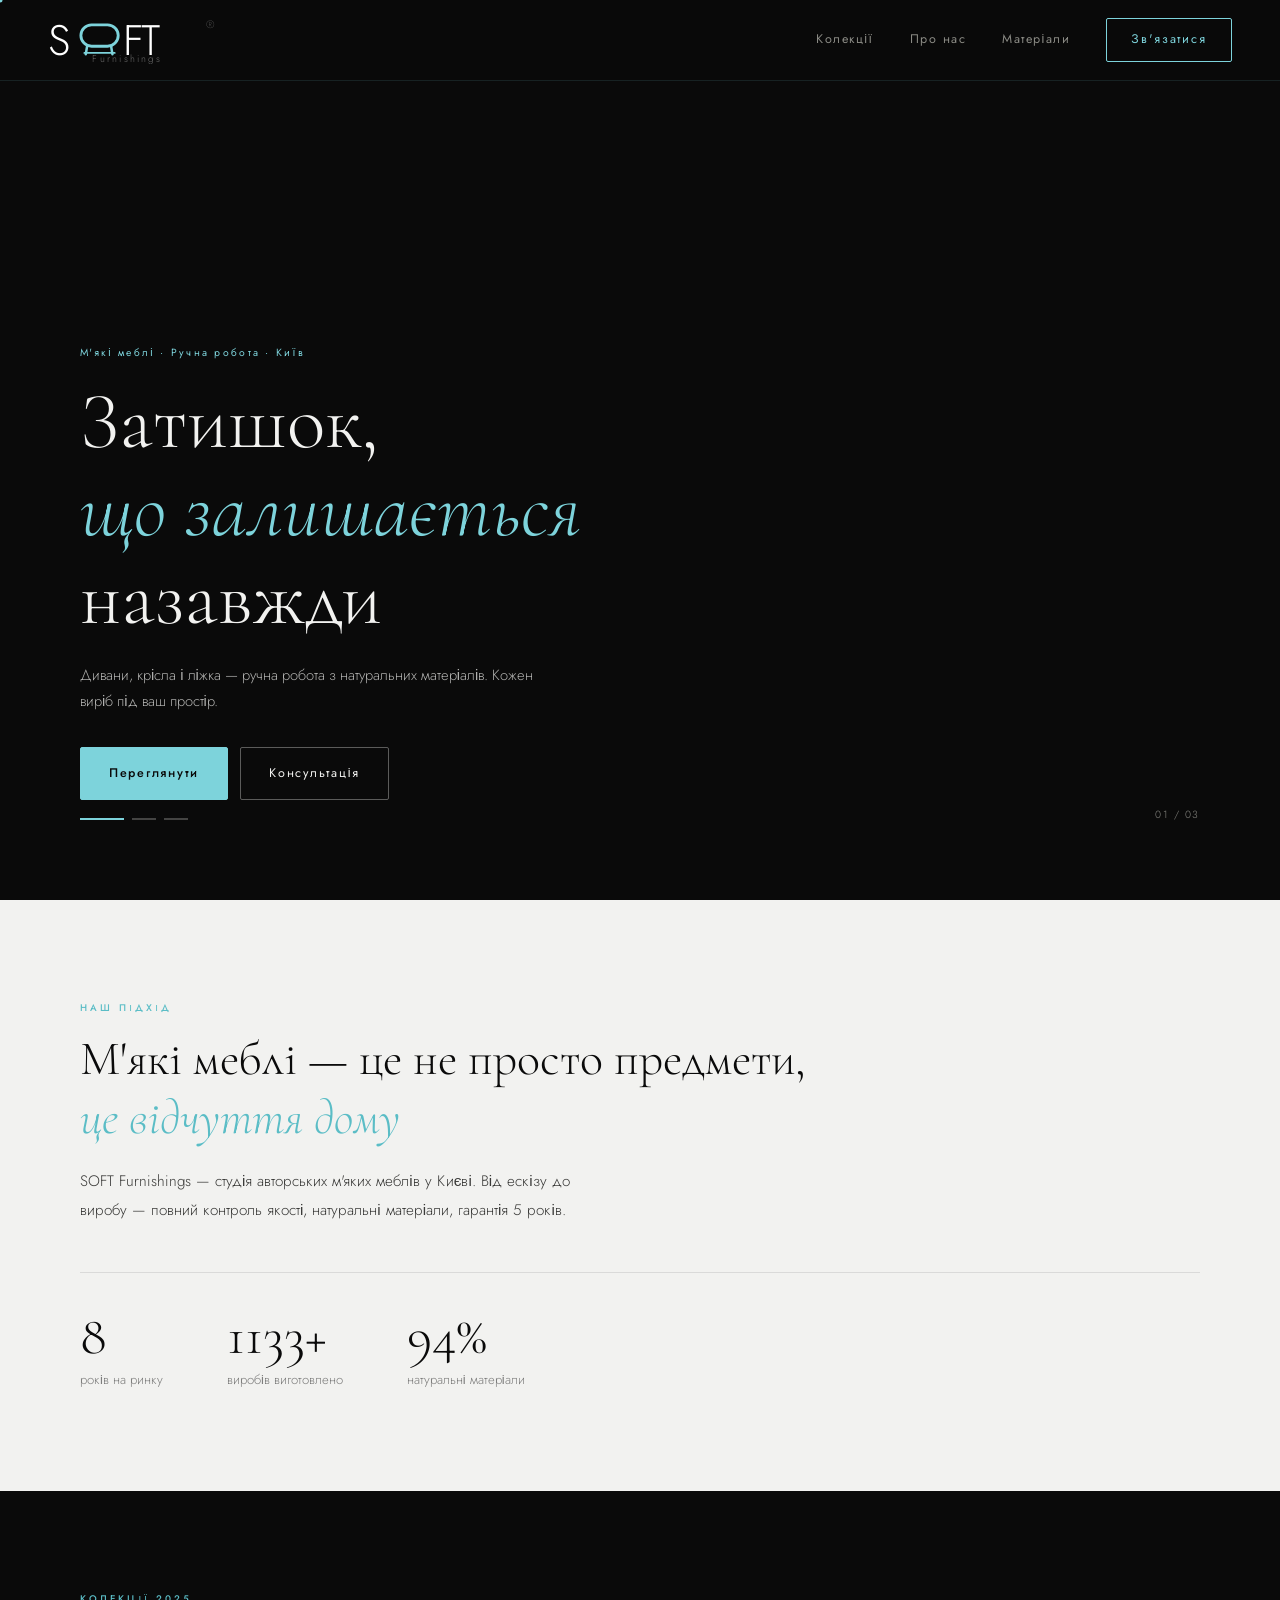
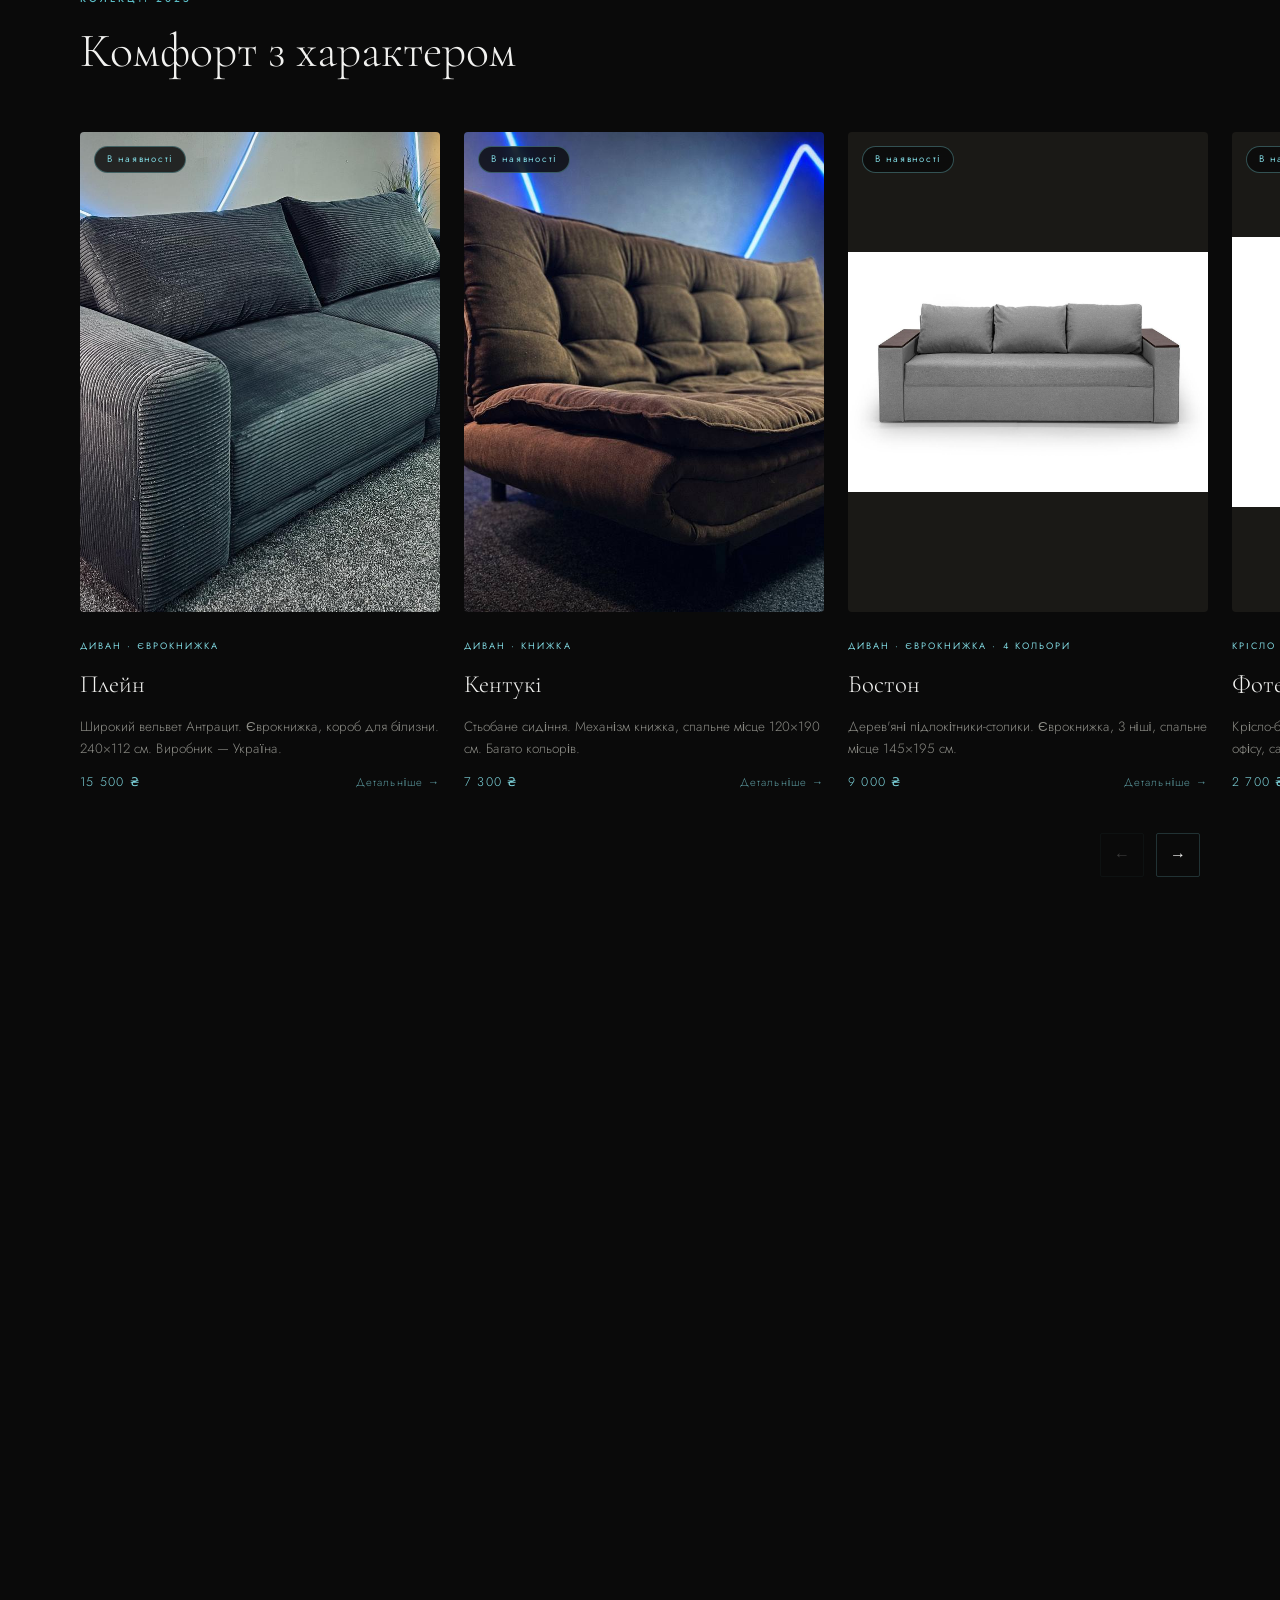
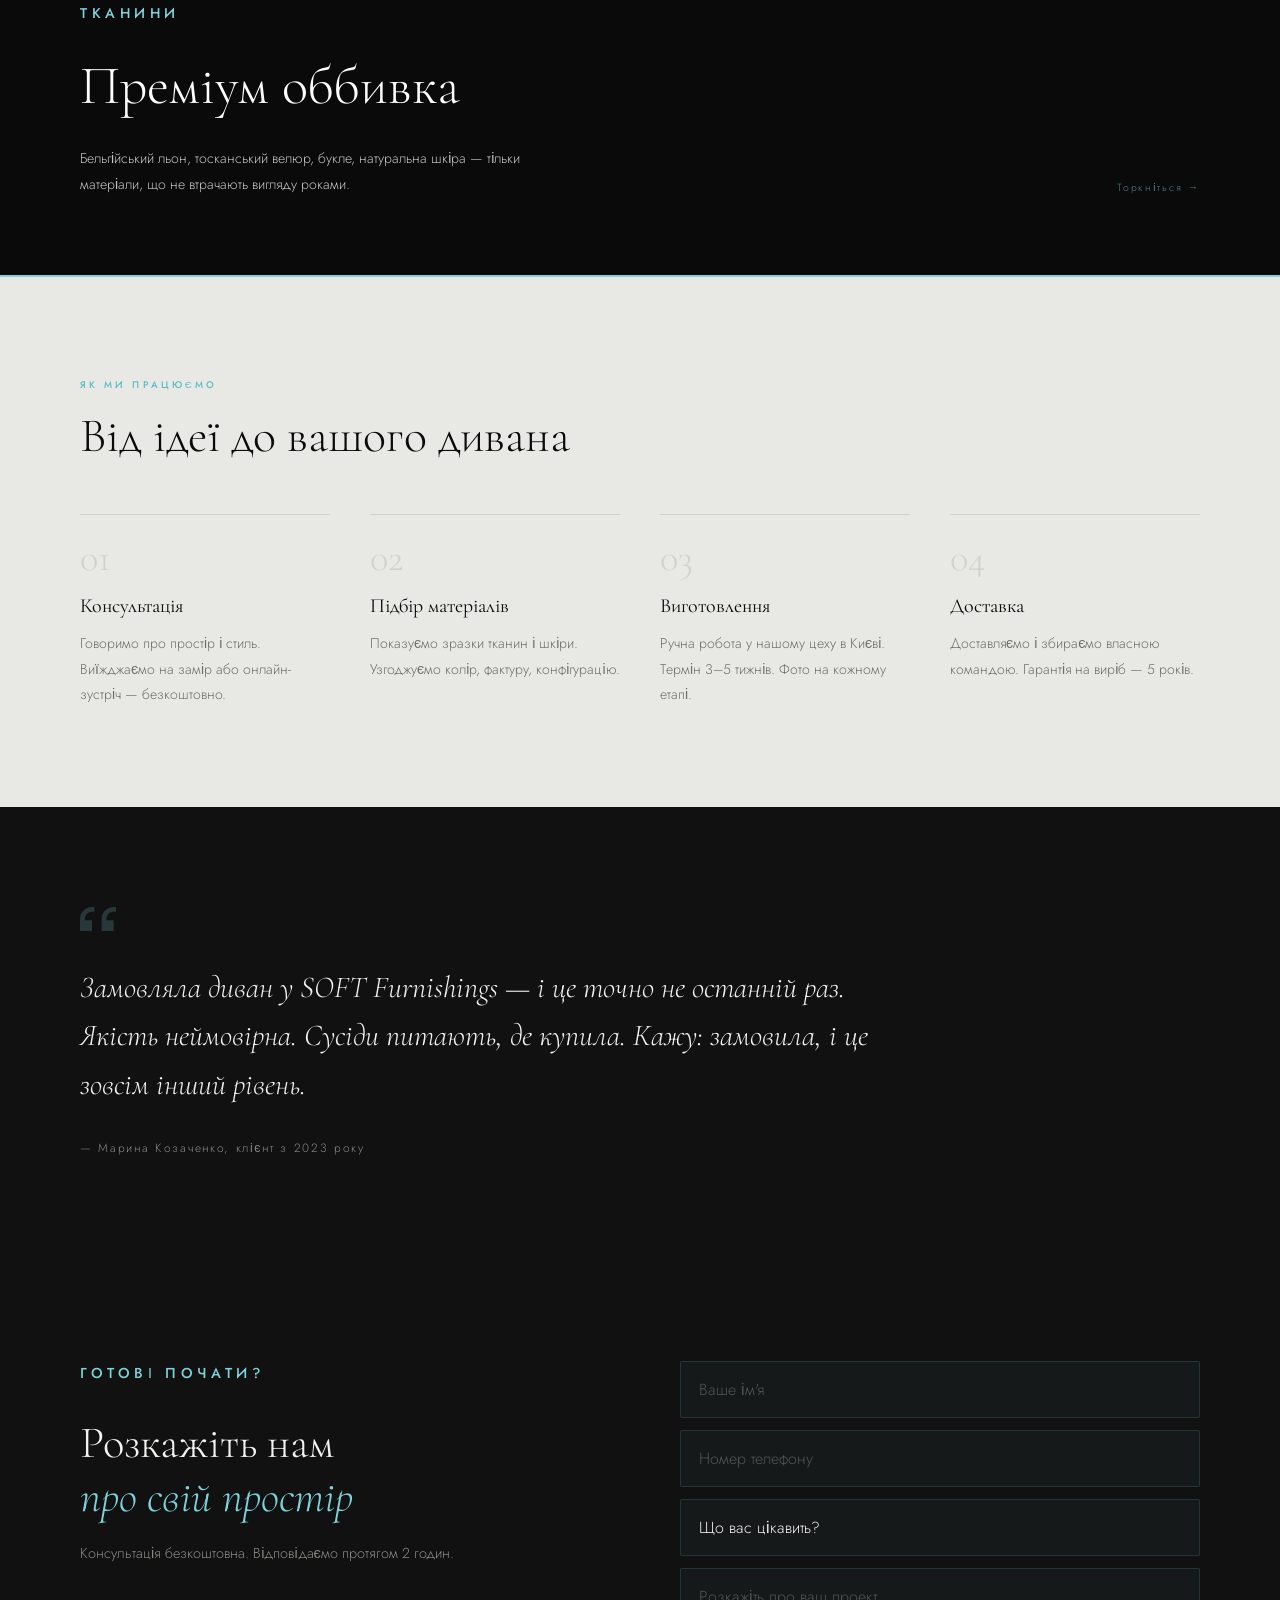
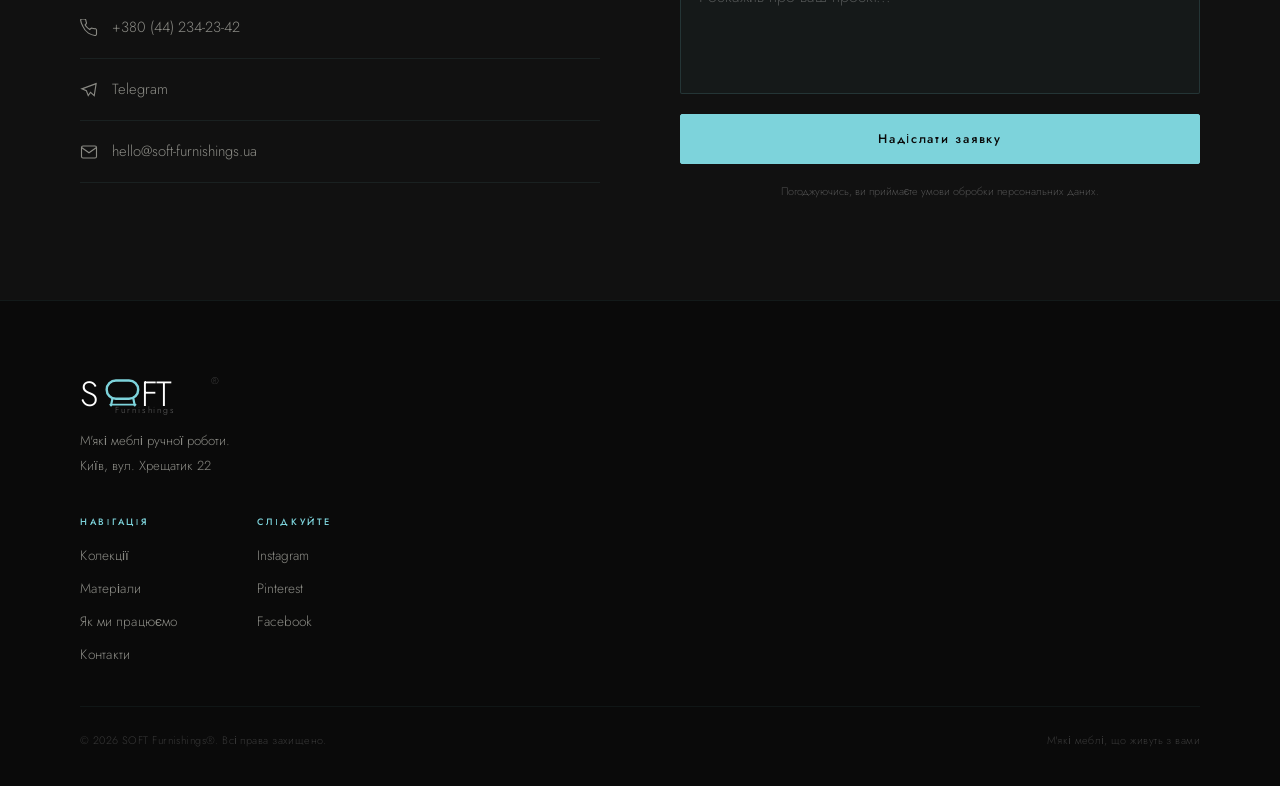
==== commit 6e289f11: "Add files via upload" ====
--- a/index.html
+++ b/index.html
@@ -164,19 +164,20 @@
           </div>
         </article>
 
-        <!-- 🔜 НЕЗАБАРОМ 4 -->
-        <article class="col-card col-card--soon">
-          <div class="col-img-wrap col-img-wrap--soon">
-            <div class="soon-icon">
-              <svg viewBox="0 0 48 48" fill="none"><circle cx="24" cy="24" r="22" stroke="#7dd3db" stroke-width="1.5" opacity="0.3"/><path d="M24 14v10l6 4" stroke="#7dd3db" stroke-width="1.8" stroke-linecap="round"/></svg>
+        <!-- ✅ РЕАЛЬНИЙ ТОВАР 4 -->
+        <article class="col-card col-card--link" onclick="window.location.href='products/fotel/'" style="cursor:pointer">
+          <div class="col-img-wrap">
+            <div class="col-img" style="background-image:url('images/fotel.jpeg');background-color:#f5f5f5;background-size:contain;background-repeat:no-repeat"></div>
+            <div class="col-badge">В наявності</div>
+          </div>
+          <div class="col-info">
+            <span class="col-tag">Крісло · 8+ кольорів</span>
+            <h3>Фотель</h3>
+            <p>Крісло-бочка з мікровелюру або екошкіри. Ідеально для офісу, салону, лаунж-зони.</p>
+            <div class="col-bottom">
+              <span class="col-price">2 700 ₴</span>
+              <span class="col-link-hint">Детальніше →</span>
             </div>
-            <p class="soon-text">Незабаром</p>
-          </div>
-          <div class="col-info">
-            <span class="col-tag">Ліжко</span>
-            <h3 style="opacity:0.4">Новинка</h3>
-            <p style="opacity:0.35">Наступний товар вже готується. Слідкуйте за оновленнями.</p>
-            <span class="col-price" style="opacity:0.3">— ₴</span>
           </div>
         </article>
 
